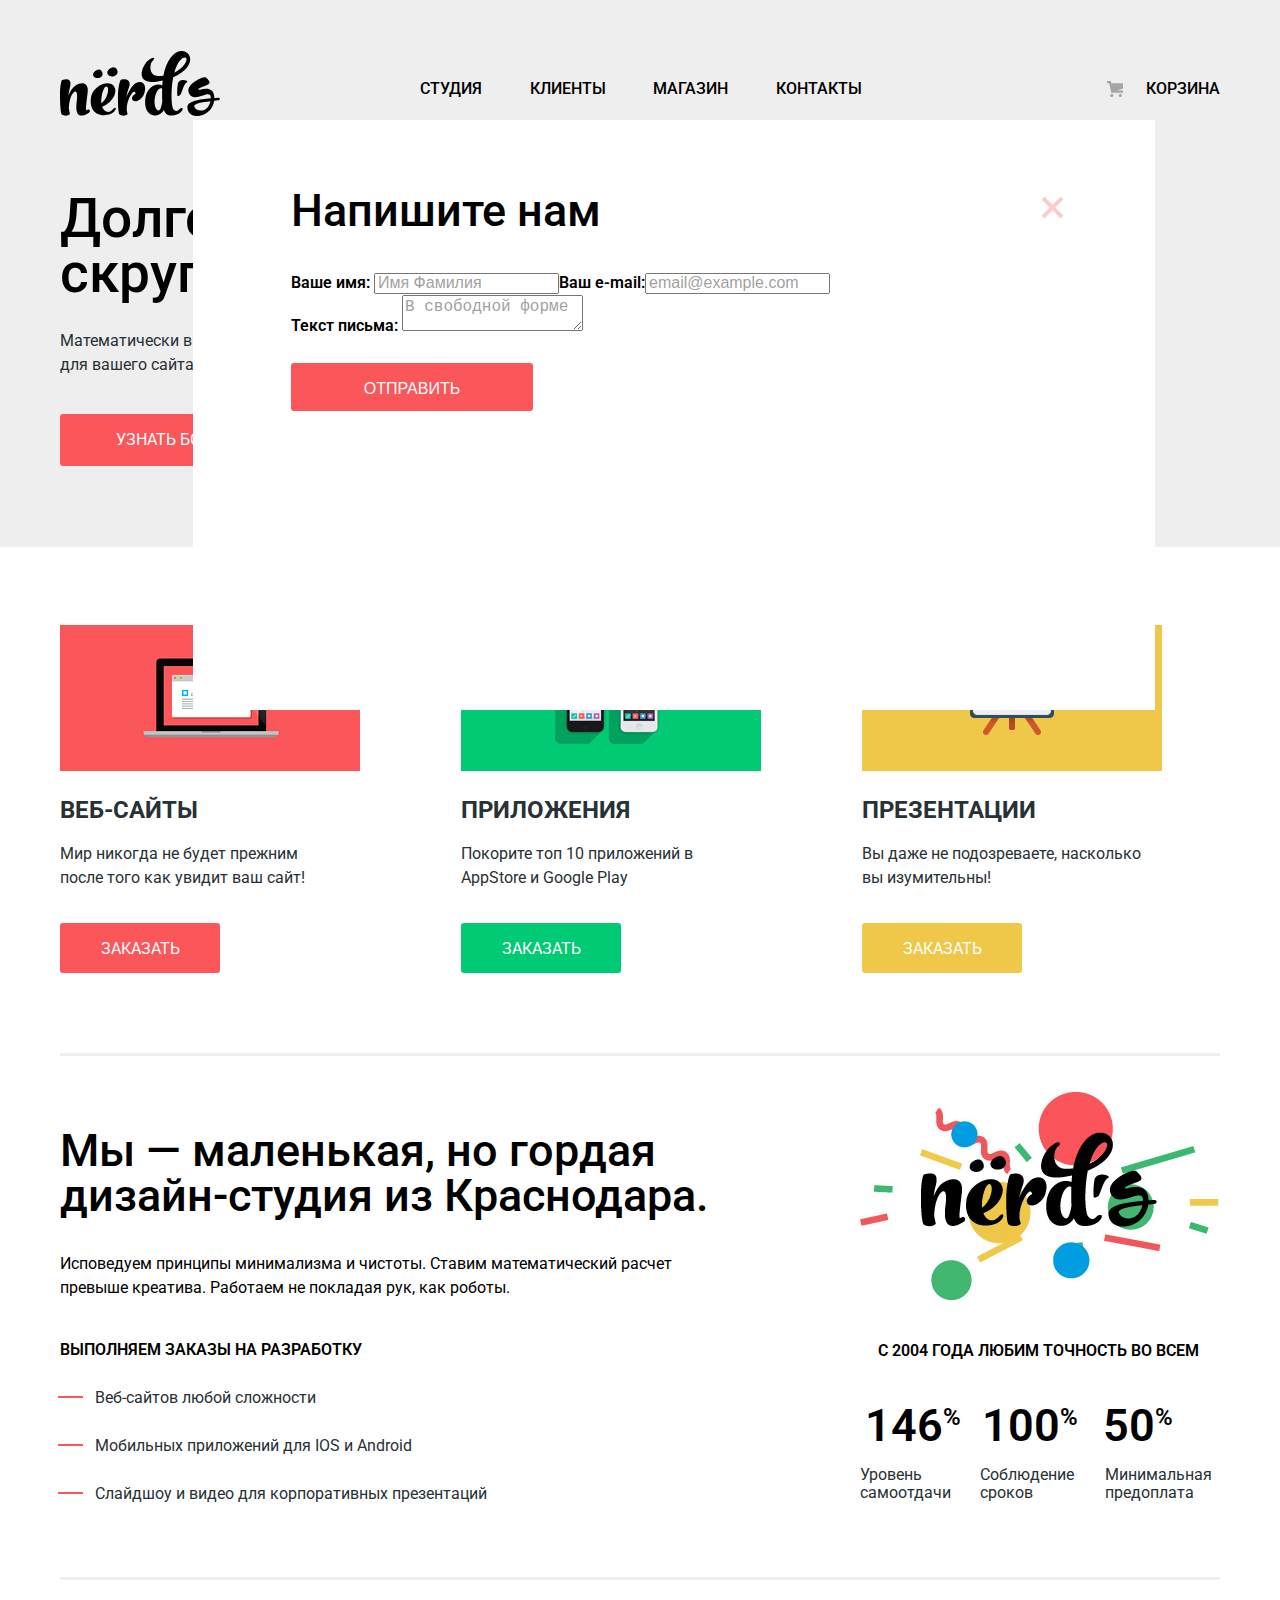
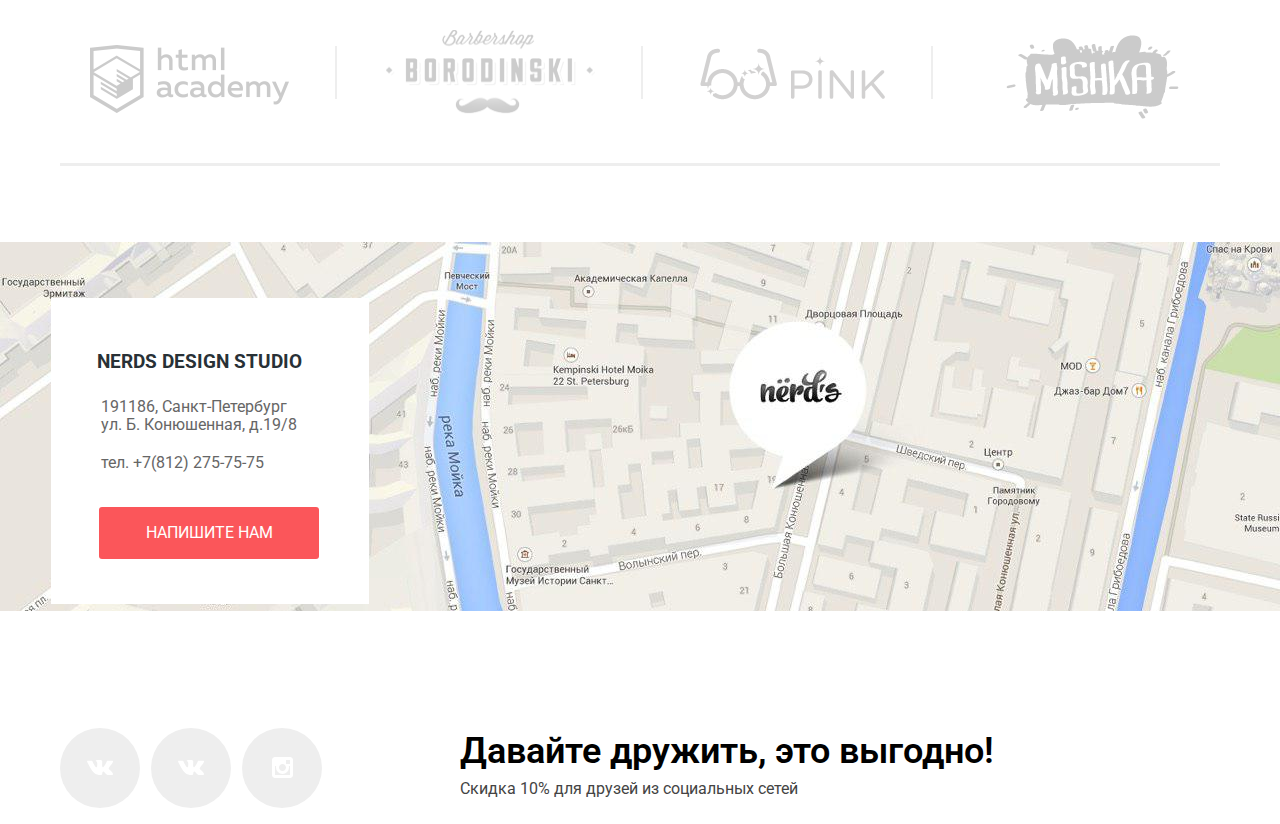
==== index.html @ 6d8574ea "09/12" ====
<!DOCTYPE html>
<html lang="ru">
   <head>
      <meta charset="utf-8">
      <title>HTML Academy: Нёрдс</title>
      <link href="https://fonts.googleapis.com/css?family=Roboto:400,500,700&amp;subset=cyrillic" rel="stylesheet">
      <link href="css/normalize.css" rel="stylesheet">
      <link href="css/style.css" rel="stylesheet">
   </head>
   <body class="inner-page">
      <header class="page-header">
         <nav class="main-navigation container">
            <a href="index.html" class="logo-img">
            <img src="img/nerds-logo.svg" alt="Нёрдс"></a>
            <ul class="site-navigation">
               <li><a href="studio.html">студия</a></li>
               <li><a href="clients.html">клиенты </a></li>
               <li><a href="inner.html"> магазин </a></li>
               <li><a href="contacts.html"> контакты </a></li>
            </ul>
            <ul class="basket">
               <li class="basket-style"><a class="basket-link" href="basket.html"> корзина </a></li>
            </ul>
         </nav>
      </header>
      <main class="main-content">
         <h1 class="visually-hidden"> Дизайн студия </h1>
         <section class="tagline">
           <div class="container">
            <h2 class="visually-hidden"> слоган </h2>
            <div class="slide">
               <h3 class="main-tagline"> Долго, дорого,<br> cкрупулезно. </h3>
               <p class="baseline"> Математически выверенный дизайн
                  <br> для вашего сайта или мобильного приложения
               </p>
               <a class="button" href="learnmore.html"> узнать больше </a>
            </div>
            <div class="slide visually-hidden">
               <h3 class="main-tagline"> Любим математику как никто другой </h3>
               <p class="baseline"> Никакого креатива. Только математические формулы для расчета идеальных пропорций </p>
               <a class="button" href="learnmore.html"> узнать больше </a>
            </div>
            <div class="slide visually-hidden">
               <h3 class="main-tagline"> Только ночь, <br> только хардкор </h3>
               <p class="baseline"> Работать днем как все?
                  <br> Мы против этого Ближе к полуночи работа только начинается.
               </p>
               <a class="button button-learnmore" href="learnmore.html"> узнать больше </a>
            </div>
          </div>
         </section>
         <section class="project container">
            <ul class="project-list">
               <li class="project-item">
                  <img src="img/illustration-1.jpg" width="300" height="146" alt="веб-сайт">
                  <h3 class="project-title"> Веб-сайты </h3>
                  <p class="paragraph"> Мир никогда не будет прежним после того как увидит ваш сайт! </p>
                  <a class="button button-site" href="make-order.html"> заказать </a>
               </li>
               <li class="project-item">
                  <img src="img/illustration-2.jpg" width="300" height="146" alt="приложения">
                  <h3 class="project-title"> Приложения </h3>
                  <p class="paragraph"> Покорите топ 10 приложений в AppStore и Google Play </p>
                  <a class="button button-app" href="make-order.html"> заказать </a>
               </li>
               <li class="project-item">
                 <img src="img/illustration-3.jpg" width="300" height="146" alt="презентации">
                  <h3 class="project-title"> Презентации </h3>
                  <p class="paragraph"> Вы даже не подозреваете, насколько вы изумительны! </p>
                  <a class="button button-presentation" href="make-order.html"> заказать </a>
               </li>
            </ul>
         </section>
         <section class="about container">
            <div class="small-studio">
               <h2 class="studio-title"> Мы — маленькая, но гордая дизайн-студия из Краснодара. </b>
               <p> Исповедуем принципы минимализма и чистоты. Ставим математический расчет превыше креатива. Работаем не покладая рук, как роботы. </p>
               <h3>Выполняем заказы на разработку</h3>
               <ul class="we-do">
                  <li class="what-we-do"> Bеб-сайтов любой сложности
                  </li>
                  <li class="what-we-do"> Мобильных приложений для IOS и Android
                  </li>
                  <li class="what-we-do"> Слайдшоу и видео для корпоративных презентаций
                  </li>
               </ul>
            </div>
            <div class="statistics">
               <h2 class="visually-hidden"> Гарантии </h2>
               <img class="stats-logo" src="img/nerds-illustration.png" width="360" height="208" alt="Nerds-logo">
               <table class="advantages">
                  <caption class="table-title"> c 2004 года любим точность во всем </caption>
                  <tr>
                     <th class="percent-title"> 146<span class="percent">%</span></th>
                     <th class="percent-title"> 100<span class="percent">%</span> </th>
                     <th class="percent-title percent-last"> 50<span class="percent">%</span> </th>
                  </tr>
                  <tr>
                     <td class="prons prons-level"> Уровень самоотдачи </td>
                     <td class="prons prons-date"> Соблюдение сроков </td>
                     <td class="prons prons-min"> Минимальная предоплата </td>
                  </tr>
               </table>
            </div>
         </section>
         <section class="partners container">
            <h2 class="visually-hidden"> Партнеры </h2>
            <ul class="partners-list">
               <li class="partners-item">
                  <a href="htmlacademy.ru">
                  <img  class="htmlacademy" src="img/logo-1.png" width="199" height="68" alt="html academy"></a>
               </li>
               <li class="partners-item">
                  <a href="borodinski.html">
                  <img class="borodinski" src="img/logo-2.png" width="209" height="87" alt="borodinski"></a>
               </li>
               <li class="partners-item">
                  <a href="pink.html">
                  <img class="pink" src="img/logo-3.png" width="185" height="52" alt="pink"></a>
               </li>
               <li class="partners-item">
                  <a href="mishka.html">
                  <img class="mishka" src="img/logo-4.png" width="173" height="84" alt="mishka"></a>
               </li>
            </ul>
         </section>
         <section class="map">
            <div class="contact-info">
               <h3 class="studio-name">Nerds Design Studio</h3>
               <p  class="address address-city" >191186, Санкт-Петербург</p>
               <p  class="address address-street">ул. Б. Конюшенная, д.19/8</p>
               <p  class="address address-phone">тел. +7(812) 275-75-75</p>
               <a class="button contact-button" href="mail.html">напишите нам</a>
            </div>
            <img src="img/map1.jpg" alt="карта">
            <iframe src="https://yandex.ru/map-widget/v1/?um=constructor%3A26607953117868394d844144b5d8f79c855f5afc9ba3518503bff90c0f9702a8&amp;source=constructor" width="100%" height="417" frameborder="0"></iframe>
         </section>
      </main>
      <footer class="container social-footer">
         <section class="social">
            <ul class="social-icons">
               <li>
                <a href="nerds-vk.html" class="social-link"> <span class="visually-hidden">vk</span>
                  <svg xmlns="http://www.w3.org/2000/svg" width="26" height="15" viewBox="0 0 26 15"><path fill="#FFF" d="M16.138 11.51c.956-.309 2.18 2.04 3.483 2.939.978.681 1.727.534 1.727.534l3.473-.05s1.815-.112.957-1.554c-.071-.12-.503-1.069-2.585-3.022-2.177-2.043-1.882-1.712.739-5.244 1.597-2.153 2.236-3.468 2.036-4.028-.192-.539-1.365-.399-1.365-.399L20.69.713c-.381.001-.704.119-.851.515-.003.004-.621 1.666-1.445 3.079-1.741 2.989-2.436 3.148-2.724 2.961-.661-.433-.494-1.737-.494-2.664 0-2.897.432-4.105-.846-4.417-.427-.104-.739-.172-1.828-.182-1.392-.021-2.574 0-3.244.329-.445.223-.786.712-.579.74.26.035.843.16 1.155.586.401.552.389 1.789.389 1.789s.229 3.411-.54 3.834c-.528.29-1.25-.302-2.803-3.016-.793-1.388-1.392-2.922-1.392-2.922s-.116-.285-.326-.441c-.25-.185-.6-.244-.6-.244L.848.684S.29.7.085.946c-.182.218-.015.668-.015.668s2.909 6.881 6.203 10.347c3.02 3.182 6.452 2.971 6.452 2.971h1.555s.469-.054.709-.312c.224-.24.214-.691.214-.691s-.031-2.109.935-2.419z"/>
                  </svg>
                </a>
               </li>
               <li>
                <a href="nerds-fb.html" class="social-link"> <span class="visually-hidden">fb</span>
                  <svg xmlns="http://www.w3.org/2000/svg" width="26" height="15" viewBox="0 0 26 15"><path fill="#FFF" d="M16.138 11.51c.956-.309 2.18 2.04 3.483 2.939.978.681 1.727.534 1.727.534l3.473-.05s1.815-.112.957-1.554c-.071-.12-.503-1.069-2.585-3.022-2.177-2.043-1.882-1.712.739-5.244 1.597-2.153 2.236-3.468 2.036-4.028-.192-.539-1.365-.399-1.365-.399L20.69.713c-.381.001-.704.119-.851.515-.003.004-.621 1.666-1.445 3.079-1.741 2.989-2.436 3.148-2.724 2.961-.661-.433-.494-1.737-.494-2.664 0-2.897.432-4.105-.846-4.417-.427-.104-.739-.172-1.828-.182-1.392-.021-2.574 0-3.244.329-.445.223-.786.712-.579.74.26.035.843.16 1.155.586.401.552.389 1.789.389 1.789s.229 3.411-.54 3.834c-.528.29-1.25-.302-2.803-3.016-.793-1.388-1.392-2.922-1.392-2.922s-.116-.285-.326-.441c-.25-.185-.6-.244-.6-.244L.848.684S.29.7.085.946c-.182.218-.015.668-.015.668s2.909 6.881 6.203 10.347c3.02 3.182 6.452 2.971 6.452 2.971h1.555s.469-.054.709-.312c.224-.24.214-.691.214-.691s-.031-2.109.935-2.419z"/>
                  </svg>
                </a>
               </li>
               <li>
                  <a href="nerds-insta.html" class="social-link"> <span class="visually-hidden">instagram</span>
                  <svg xmlns="http://www.w3.org/2000/svg" width="21" height="21" viewBox="0 0 21 21"><path fill="#FFF" d="M18 0H3C1.35 0 0 1.35 0 3v15c0 1.65 1.35 3 3 3h15c1.65 0 3-1.35 3-3V3c0-1.65-1.35-3-3-3zm-7.5 7c1.93 0 3.5 1.57 3.5 3.5S12.43 14 10.5 14 7 12.43 7 10.5 8.57 7 10.5 7zM18 18H3V9h1.181A6.504 6.504 0 0 0 4 10.5a6.5 6.5 0 1 0 13 0 6.45 6.45 0 0 0-.181-1.5H18v9zm0-11h-4V3h4v4z"/>
                  </svg>
                </a>
               </li>
            </ul>
            <div class="benefit">
            <b class="call-action"> Давайте дружить, это выгодно! </b>
            <p class="discount"> Скидка 10% для друзей из социальных сетей </p>
          </div>
         </section>
      </footer>
      <section class="contact-us contact-us-login">
         <h2> Напишите нам </h2>
         <form class="user-data" action="https://echo.htmlacademy.ru" method="post">
            <div class="login-data">
              <p>
               <label for="login-field">Ваше имя: </label>
               <input type="text" name="login" id="login-field" placeholder="Имя Фамилия">
             </p>
             <p>
               <label for="email-field">Ваш e-mail: </label> </p>

               <p>
               <input type="text" name="email" id="email-field" placeholder="email@example.com">
             </p>
            </div>
            <div>
               <label for="text-field">Текст письма: </label>
               <textarea name="text" id="text-field" placeholder="В свободной форме"></textarea>
               <button class="button" type="submit" value="Отправить"> Отправить </button>
               <button class="modal-close" type="button">Закрыть
                 <svg xmlns="http://www.w3.org/2000/svg" width="21" height="21" viewBox="0 0 21 21"><path fill="#fb565a" d="M13.328 10.5l7.371-7.371a1.003 1.003 0 0 0 0-1.414L19.285.3a1.003 1.003 0 0 0-1.414 0L10.5 7.672 3.129.301a1.003 1.003 0 0 0-1.414 0L.301 1.715a1.003 1.003 0 0 0 0 1.414L7.672 10.5.301 17.871a1.003 1.003 0 0 0 0 1.414l1.415 1.414a1.003 1.003 0 0 0 1.414 0l7.371-7.371 7.371 7.371a1.003 1.003 0 0 0 1.414 0l1.414-1.414a1.003 1.003 0 0 0 0-1.414L13.328 10.5z"/></svg>
               </button>
            </div>
         </form>
      </section>
   </body>
</html>
---- css/style.css ----
body {

  margin: 0;
  padding: 0;
  font-family: "Roboto",Arial,sans-serif;
  font-size: 16px;
  line-height: 24px;
  font-weight: 400;
  color: #283136;
  background-color: #ffffff;
  }

  .container {
    width:1160px;
    padding: 0 20px;
    margin:0 auto;
  }

.grey {
  background-color: #eeeeee;
  color: inherit;
}
a {
  text-decoration: none;
}

.main-navigation {
  padding-top:   3px;
  font-size: 16px;
    line-height: 30px;
    color: #000000;
    font-weight: 500;
    text-transform:uppercase;
    width:1160px;
    padding: 0 20px;
    margin:0 auto;
    display: flex;
    justify-content: space-between;
    align-items:center;

}

.site-navigation {
  list-style:   none;
	display:   flex;
	padding-left:   0;
	width:   442px;
	padding-right:   8px;
	justify-content:   space-between;
  display:flex;

}
.site-navigation li{
  margin: 0;
}

.site-navigation a {
  color: #000000;
}

.site-navigation a:link {
  color: #000000;
}

.site-navigation a:hover{
  color: #fb565a
}
.site-navigation a:active{
  color: #000000;
  position:relative;
  }
.site-navigation a:active::before {
  content:"";
  display: block;
  position: absolute;
  left:0;
  bottom:-7px;
  background:#fb565a;
  width:100%;
  height:2px;
}

.basket{
  color: #000000;
  list-style:   none;
	font-weight:   500;
	margin:   0px;
}
.basket:hover{
 color: #fb565a
  }
.basket-style:active{
  position: relative;
}
.basket-style:active::before{
  content:"";
  display: block;
  position: absolute;
  left:0;
  bottom:-7px;
  background:#fb565a;
  width:100%;
  height:2px;
}
.basket-link{
  position: relative;
  padding-left: 36px;
  color: #000000;
}
.basket-link::before {
  position:   absolute;
	left:   -5px;
	top:   2px;
	content:   "";
	display:   block;
	width:   19px;
	height:   16px;
	background:   url(../img/cart-icon.svg) 50% 50% no-repeat;
	background-size:   contain;
}

.tagline h3 {
  font-size: 55px;
  line-height: 55px;
  color: #000000;
  text-align:left;
  margin: 0px;
  font-weight: 500;
  padding-top: 65px;
}
.tagline p {
  font-size:16px;
  line-height:24px;
  font-weight: 400;
  color:inherit;
  margin: 0 0 37px;
  padding: 0;
  text-align:left;
  padding-top:   28px;
}
.slide {
  padding-bottom:   81px;
	background:   url(./img/slide1.png);
	background-repeat:   no-repeat;
	background-position:   94% 6px;

}

    .project-list {
      list-style: none;
      display: flex;
      padding:0;
      margin:0;
      width:   1102px;
    	justify-content:   space-between;

}


    }
     .project-list h3 {
       font-size:24px;
       line-height:30px;
       font-weight: 700;
       color:#000000;
       text-align:left;
       margin:   0;
    }

    .project-list p {
      font-size:16px;
      line-height:24px;
      font-weight: 400;
      color:#283136;
      text-align:left;
      margin:   0;
 margin-top:   17px;
 padding-right:   20px;
    }
    .project-item{
 width:  300px;
}

.small-studio {
list-style: none;
width:670px;
flex-shrink: 0;

    }

.studio-title{

  font-size: 45px;
  line-height: 45px;
  font-weight:500;
  color:#000000;
  background-color:inherit;
  text-align:left;
}
.small-studio p {
  font-size: 16px;
  line-height: 24px;
  color:inherit;
  font-weight:400;
  background-color:inherit;
  text-align:left;
  margin-top: 34px;
}


.small-studio ul {
  font-size: 16px;
  line-height: 24px;
  color:inherit;
  font-weight:400;
  background-color:inherit;
  text-align:left;
  list-style:none;
  padding-left: 35px;
  padding-top: 8px;

}
.what-we-do {
  position: relative;

}
.what-we-do::before  {
content: "";
position: absolute;
  top:10px;
  left: -37px;
  width:25px;
  border-bottom:2px solid #fb565a;
}
.small-studio h3 {
  text-transform:uppercase;
  font-size: 16px;
  font-weight:600;
  color:#000000;
}

.we-do {
  list-style: none;
  height: 120px;
  display: flex;
  flex-direction: column;
  justify-content: space-between;
}
    .we-do b{
      font-size: 16px;
      line-height: 24px;
      font-size:400;
      color:#000000;
    }
.partners {
  margin-top: 105px;
  position: relative;
}
.partners::after{
  content: "";
  position: absolute;
  display: block;
  width:calc((100% - 40px));
  height: 3px;
  left: 20px;
  bottom: -40px;
  background: #eeeeee;
}

.partners-list  {
  width:1100px;
  list-style: none;
  padding:0;
  margin:0 auto;
  display: flex;
}
.partners-item{
  position: relative;
}

.partners-item::before {
    position: absolute;
    content: "";
    display: block;
    top: 19px;
    right: -48px;
    background-color: #eeeeee;
    width: 2px;
    height: 53px;
}
.partners-item:last-child::before {
  display: none;
}
.partners a:active{
opacity: 0.1;
}
.partners a:hover{
opacity: #030303;
}
.htmlacademy {
  padding-top: 18px;
}
.borodinski {
  padding-top: 3px;
  padding-left: 97px;
}
.pink{
  padding-left: 105px;
  padding-top: 21px;
}
.mishka {
  padding-left: 121px;
  padding-top: 8px;
}
.statistics {
  text-align:center;
margin-left: 116px;
}
.stats-logo {
margin-left: 12px;
margin-top: 1px;
}
        .statistic th {
          font-size:45px;
          line-height:10,06px;
          width:410px;
        }

.advantages {
margin-top: 32px;
}

        .contacts {
          font-size:16px;
          line-height:18px;
          color:#666666;
          text-align: left;
        }

        .contacts h3 {
          font-size:18px;
          line-height:30px;
          color:#000000;
          text-align: center;
        }

        }
        caption th {
          font-size: 46px;
          line-height: 10.06px;
          font-weight:700;
          text-align: :center;
          color:#000000;
        }
         caption td {
          font-size:16px;
          line-height: 18px;
          font-weight:400;
          text-align: :center;
            color:inherit;
        }

        .contacts a.button {
          display: block;
         width: 242px;
         padding: 13px 0;
         margin-top: 25px;
         font-size: 16px;
         line-height: 18px;
         color: #ffffff;
         text-transform: uppercase;
         text-align: center;
         background: #fb565a;
         border-radius: 3px;
         border: 3px solid #fb565a;
         border:   none;
       	min-height:   22px;
       	padding-top:   17px;

        }

        .friends {
          list-style: none;
        }

        .friends b {
          font-size:36px;
          line-height:36px;
          font-weight:700;
          color:#000000;
        }
        .friends p {
          font-size:16px;
          line-height:22px;
          color:#444444;
          font-weight:400;
        }

        .pop-up-block {
          width:100%;
          height:200px;
          background-color: #eeeeee;
          position: absolute;
          bottom:0;
          left:0;

        }

body .inner-page {

}
.forms{
  width:350px;
}
.catalog-content{
  width:800px;
}
  .forms fieldset {

  border: none;
}
  .forms legend {
font-weight:600;
font-size:18px;
text-transform: uppercase;
line-height: 30px;
  }

  .forms  ul {
  list-style: none;
  line-height:20px;
  color:inherit;
}

.filter-input:hover + label {
  color: #000000
}



.filter-input:focus + label {
  color: #283136;
}

.filter-input:disabled + label {
  color: #000000;

  opacity: 0.3;
}

button{
display: block;
width: 234px;
padding: 13px 0;
margin-top: 25px;
font-size: 16px;
line-height: 18px;
color: #000000;
text-transform: uppercase;
text-align: center;
background: #eeeeee;
border-radius: 3px;
border: 3px solid #eeeeee;
}

.form-price b {
  font-size:18px;
  line-height:30px;
  color:000000;
}

.form-grid b {
  font-size:18px;
  line-height:30px;
  color:000000;
}
.inner h1 {
  font-size:55px;
  line-height:55px;
  color:#000000;
  text-align: center;
  font-weight:500;
}

.shop-navigation b {
  font-size:19px;
  line-height:30px;
  color:#000000;
  text-align: left;
  font-weight:bold;
}
.shop-navigation a {
    color:#000000;
}
.filter{
  margin-left: auto;
  display:flex;
  list-style: none;
  padding:0;
}

.filter ul {
font-size:14px;
line-height:18px;
color:#000000;
text-align: right;
font-weight:400;
list-style: none;
}

.templates-items {
  list-style: none;
  padding:0;
  display:flex;
  flex-wrap: wrap;
  justify-content: space-between;
}
.templates-item{
  width:360px;
  position: relative;
}

.templates-navigation{
list-style:none;
padding:0;
}
.items-list ul {
  list-style:none;
  font-size:16px;
  line-height:18px;
  color:#000000;
  font-weight:600;
}

.partners-list a:link {
color:#000000;
  opacity: 0.2;
}

.partners-list a:hover {
color:#000000;
  opacity: 1;
}

.page-header {
  background-color: #eeeeee;
  padding-top: 51px;
}

.tagline {
background-color: #eeeeee
}

.button {
  display: block;
  width: 242px;
  padding: 13px 0;
  margin-top: 25px;
  font-size: 16px;
  line-height: 18px;
  color:#ffffff;
  text-transform: uppercase;
  text-align: center;
  background: #fb565a;
  border-radius: 3px;
  border: none;
  border:   none;
  min-height:   22px;
  padding-top:   17px;
}
.button-learnmore{
  background: #fb565a;
}
.button-learnmore:hover{
  background-color: #e74246;
}
.button-learnmore:active{
  background-color: #d7373b;
}
.button-site {
    background-color:#fb565a;
    height: 20px;
    width: 160px;
    margin-top: 33px;
    padding-top: 17px;
    min-height: 20px;
}
.button-site:hover{
  background-color: #e74246;
}
.button-site:active{
  background-color: #d7373b;
}
.button-app {
    background-color:#00ca74;
    height: 20px;
    width: 160px;
    margin-top: 33px;
    padding-top: 17px;
    min-height: 20px;
}
.button-app:hover{
  background-color: #00bc6c;
}
.button-app:active{
  background-color: #00aa62;
}
.button-presentation {
    background-color:#efc84a;
    min-height: 20px;
    width: 160px;
    margin-top: 33px;
    padding-top: 17px;
}
.button-presentation:hover{
  background-color: #eab534;
}
.button-presentation:active{
  background-color: #e5a722;
}
.social-link {
  background-color: #eeeeee;
  display:flex;
  width:80px;
  height:80px;
  border-radius:50%;
  align-items: center;
  justify-content: center;
}
.social-link:hover,
.social-link:focus{
  background-color: #e74246;
}
.social-link:active{
  background-color: #d7373b
}
.social-link:active:path {
  opacity: 0.3;
}
.table-title {
  text-transform: uppercase;
  font-weight: 600;
  color:black;
  margin-left: 10px;
}
.percent {
font-size:24px;
vertical-align:super;
}

.studio-name {
  text-transform: uppercase;
  text-align: left;
  padding-top: 52px;
  padding-left: 46px;
  margin: 0;
}
.address {
  color:#666666;
  margin: 0;
  line-height: 18px;
}
.address-city{
padding-top:24px;
padding-left: 50px;
}
.address-street{
padding-left: 50px;
}
.address-phone{
padding-top: 20px;
padding-left: 50px;
}
.contact-button{
margin-top: 35px;
margin-left: 48px;
width: 220px;
}
.call-action {
  font-weight: 600;
  font-size:36px;
  line-height:36px;
  color:#000000;
}

.discount {
  color:#444444;
  font-weight: 400;
  font-size:16px;
  line-height:22px;
  padding-top: 8px;
  margin: 0;
}
.social-footer {
  margin-top: 45px;
}
.contact-us{
  position: fixed;
  color: #000000;
  background-color: #ffffff;
}
.contact-us-login{
  padding: 68px 98px;
  margin-left: -447px;
  width: 766px;
  height: 454px;
  top: 120px;
  left: 50%;
}
.modal-close {
  position: absolute;
  opacity: 0.3;
  top: 77px;
  right: 92px;
  width: 21px;
  height: 21px;
  font-size: 0;
  border: 0;
  margin: 0;
  cursor: pointer;
  padding: 0;
background: white;
}
.modal-close:hover{
  opacity: 1;
}
.modal-close:active{
  opacity: 0.1;
}
.contact-us h2 {
  color:#000000;
  font-weight: 500;
  font-size:45px;
  line-height:45px;
  margin: 0;
  margin-bottom: 38px;
  }
.login-data{
  display: flex;
  margin: 0 auto;
}
.login-data p {
  margin: 0;
  padding: 0;
}
  .user-data {
    font-weight: 600;
    color:#000000
  }
.user-data input::placeholder{
  font-size:16px;
  line-height: 18px;
  font-weight: 400;
  color:#444444;
  opacity:0.5;
}

.user-data textarea::placeholder {
  font-size:16px;
  line-height: 18px;
  font-weight: 400;
  color:#444444;
  opacity:0.5;
}
.project {
margin-top:   78px;
}

.project-title {
  text-transform: uppercase;
  padding-top:   17px;
  font-size: 24px;
  line-height: 30px;
  margin:0;
}
.percent-title{
  font-size: 45px;
  line-height:10px;
  font-weight:600;
  color:black;
  padding-top: 47px;
  padding-left: 15px;
}
.percent-last{
  padding-right: 40px;
}
.prons {
  padding-top: 32px;
  text-align: left;
line-height: 18px;
}
.prons-date{
  padding-left: 15px;
}
.prons-min {
padding-left: 23px;
}
.prons-level{
  padding-left: 12px;
}
.prons-date{

}
.prons-min {

}
.filer-label{
  font-size: 16px;
  line-height: 22px;
  text-transform: uppercase;
}
.filter-price{
  font-size: 16px;
  line-height:22px;
  color: #283136

}
.filter-price::placeholder {
  font-size: 16px;
  line-height:22px;
  color: #283136
}
.sort-title {
  font-size: 18px;
  line-height:30px;
  font-weight: 600;
  text-transform: uppercase;
}
.filer-link{
  font-weight: 400;
  font-size:14px;
  line-height: 18px;
  color:#4d4d4d;
  text-transform: uppercase;
}
.popup-title{
  text-transform: uppercase;
  text-align: center;
  font-size:18px ;
  line-height:30px ;
  color:black;
}
.popup-text{
  text-align: center;
  line-height:18px ;
  color:#666666;
}
.pagination-link{
  font-weight: 500;
  font-size:16px;
  line-height:18px;
  color:black;
  text-transform: uppercase;
  display:block;
  max-width:40px;
  text-align:center;
  padding:10px 15px;
  background-color: #eeeeee;
}

.pagination-next {
    background-color: #eeeeee;
    max-width:140px;
}
.items-list{
  list-style:none;
  display:flex;
  padding:0;

}

.items-list li{
  margin-right:5px;
}
.about{
  margin-top: 118px;
  display: flex;
  justify-content:space-between;
  position: relative;
}
.about::before{
  content: "";
  position: absolute;
  display: block;
  width:calc((100% - 40px));
  height: 3px;
  left: 20px;
  top:-38px;
background: #eeeeee;
}
.about::after {
content: "";
position: absolute;
display: block;
width:calc((100% - 40px));
height: 3px;
left: 20px;
bottom: -58px;
background: #eeeeee;
}
.contact-info{
  position: absolute;
  background-color: white;
  z-index: 20;
  top:56px;
  left:calc((100vw - 1178px)/2);
  min-height:306px;
  width: 318px;
}

.map {
position:relative ;
margin-top: 116px;
height: 416px;

}
iframe {
  position:absolute;
  top:0;
  left:0;
}
.social{
  display: flex;
}
.social-icons{
  padding:0;
  list-style:none;
  display:flex;
  width:262px;
  margin-top: 25px;
  flex-wrap: wrap;
  justify-content: space-between;

}
.benefit{
padding-left: 138px;
padding-top: 30px;
}


.catalog-wrap {
  display:flex;
}
.choice-list{
  display:flex;

}
.filter-up-down {
  display:flex;
  padding:0;
  list-style:none;
}
.visually-hidden {
  position: absolute;
  width: 1px;
  height: 1px;
  margin: -1px;
  border: 0;
  padding: 0;
  clip: rect(0 0 0 0);
  overflow: hidden;
}
.logo-img:hover{
opacity: 0.8;
}
.logo-img:active{
opacity: 0.2;
}
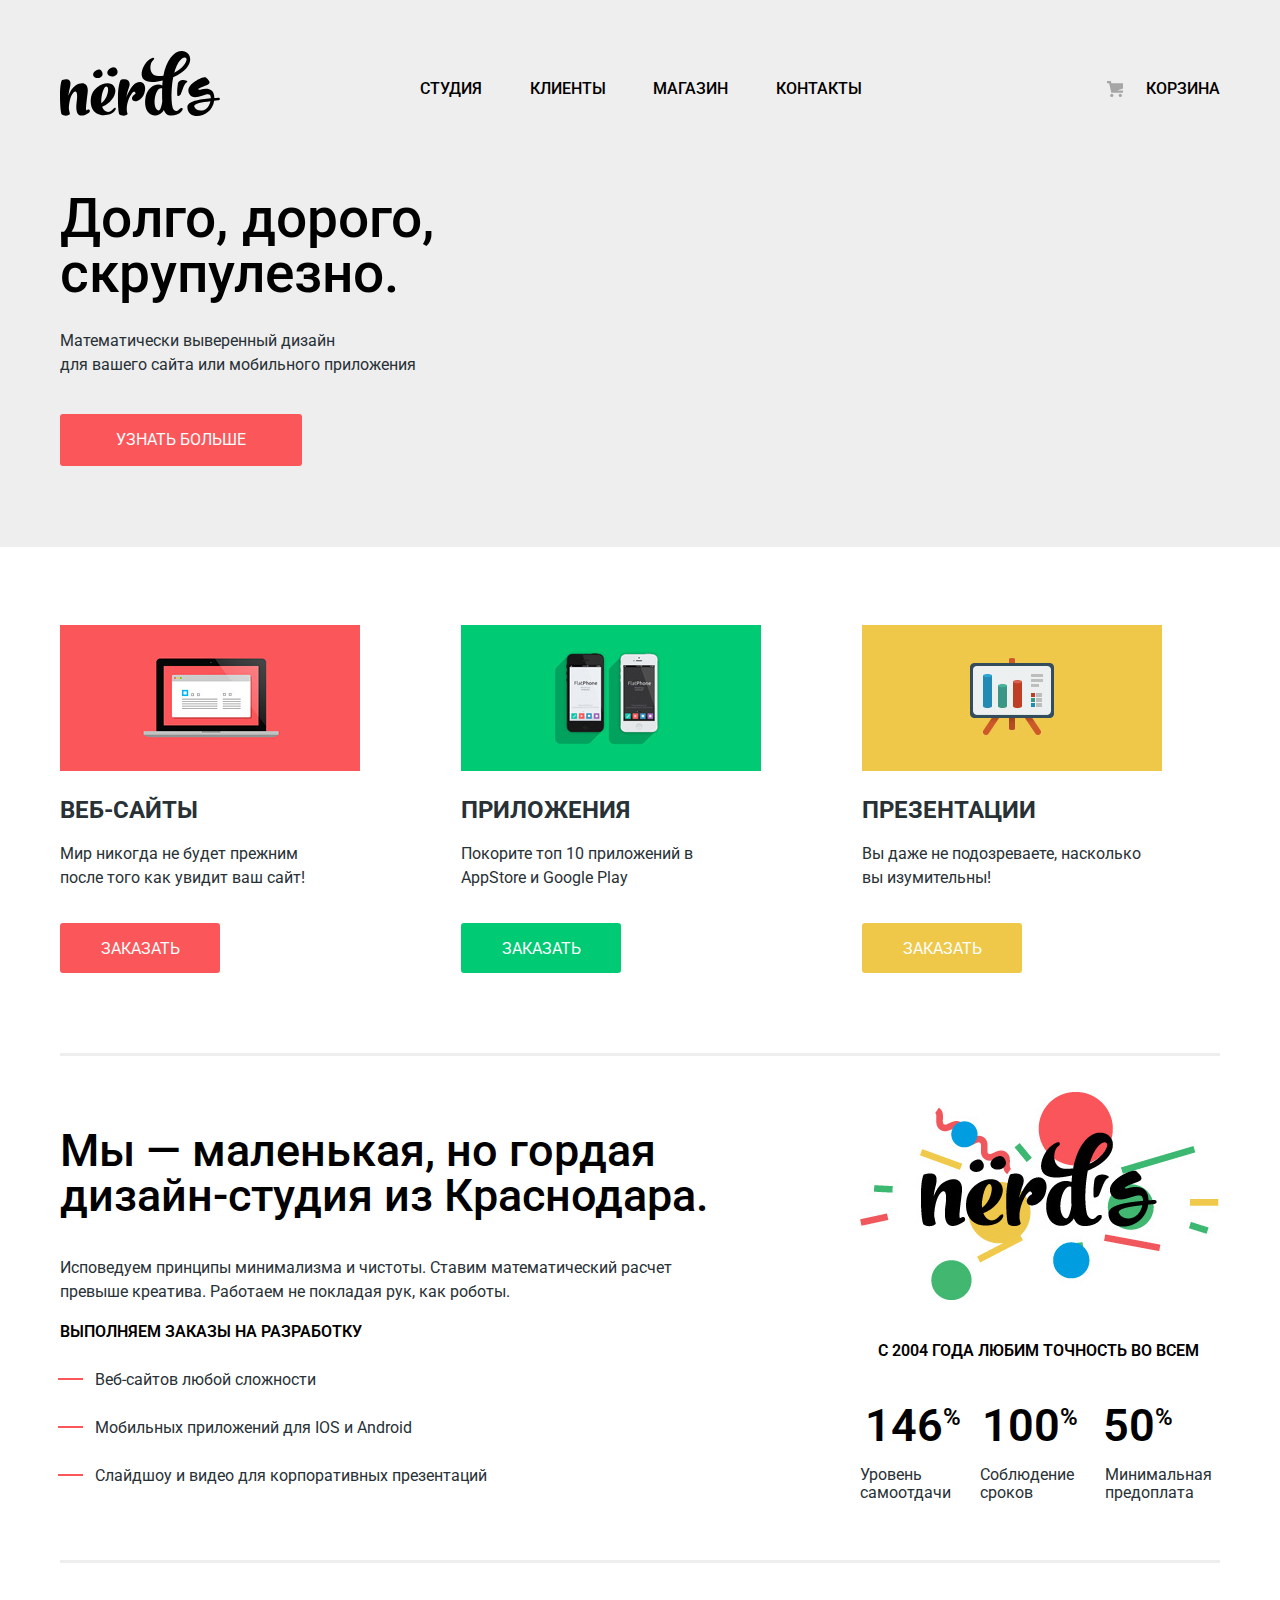
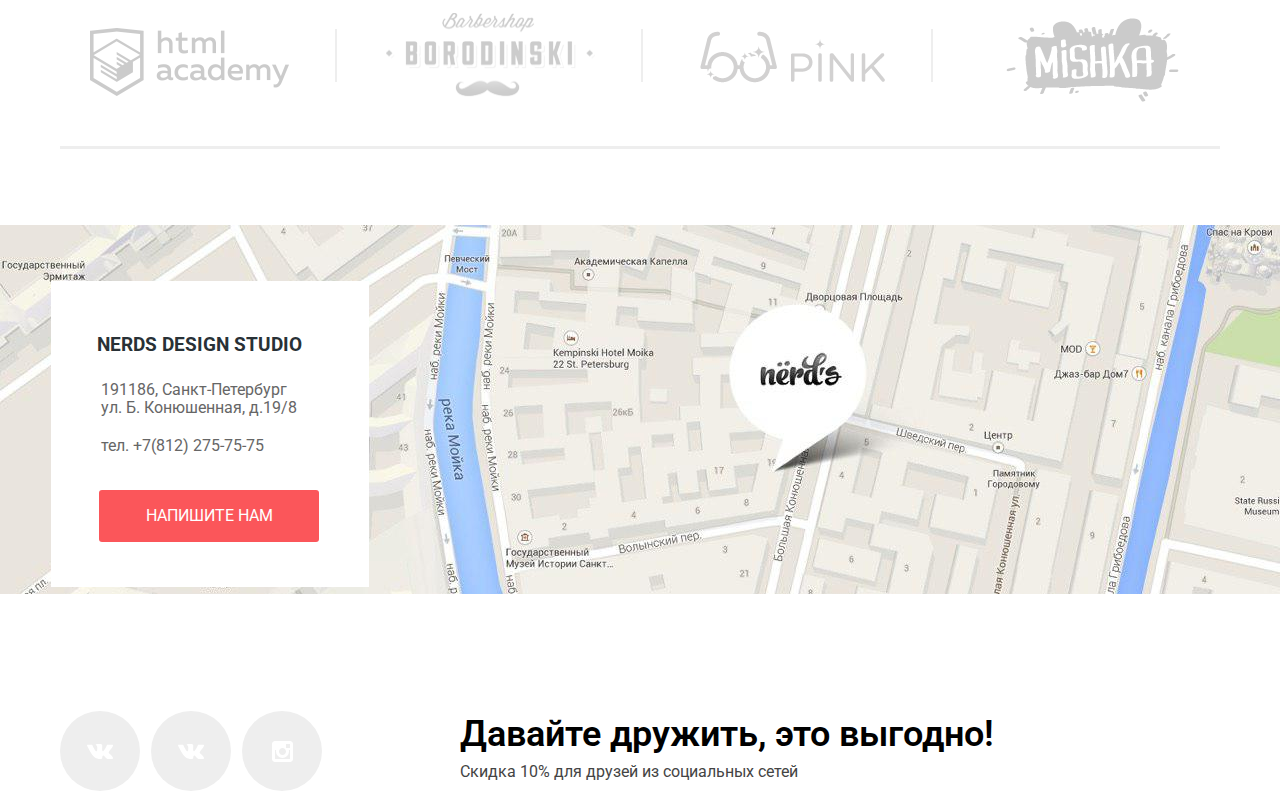
==== commit 2a694cea: "17/12" ====
--- a/index.html
+++ b/index.html
@@ -73,7 +73,7 @@
          </section>
          <section class="about container">
             <div class="small-studio">
-               <h2 class="studio-title"> Мы — маленькая, но гордая дизайн-студия из Краснодара. </b>
+               <h2 class="studio-title"> Мы — маленькая, но гордая дизайн-студия из Краснодара. </h2>
                <p> Исповедуем принципы минимализма и чистоты. Ставим математический расчет превыше креатива. Работаем не покладая рук, как роботы. </p>
                <h3>Выполняем заказы на разработку</h3>
                <ul class="we-do">
@@ -132,8 +132,8 @@
                <p  class="address address-phone">тел. +7(812) 275-75-75</p>
                <a class="button contact-button" href="mail.html">напишите нам</a>
             </div>
-            <img src="img/map1.jpg" alt="карта">
-            <iframe src="https://yandex.ru/map-widget/v1/?um=constructor%3A26607953117868394d844144b5d8f79c855f5afc9ba3518503bff90c0f9702a8&amp;source=constructor" width="100%" height="417" frameborder="0"></iframe>
+            <img src="img/map1.jpg" alt="карта" width="100%">
+            <iframe src="https://yandex.ru/map-widget/v1/?um=constructor%3A26607953117868394d844144b5d8f79c855f5afc9ba3518503bff90c0f9702a8&amp;source=constructor"></iframe>
          </section>
       </main>
       <footer class="container social-footer">
@@ -167,26 +167,23 @@
       <section class="contact-us contact-us-login">
          <h2> Напишите нам </h2>
          <form class="user-data" action="https://echo.htmlacademy.ru" method="post">
-            <div class="login-data">
-              <p>
-               <label for="login-field">Ваше имя: </label>
-               <input type="text" name="login" id="login-field" placeholder="Имя Фамилия">
-             </p>
-             <p>
-               <label for="email-field">Ваш e-mail: </label> </p>
+           <button class="modal-close" type="button">Закрыть
+             <svg xmlns="http://www.w3.org/2000/svg" width="21" height="21" viewBox="0 0 21 21"><path fill="#fb565a" d="M13.328 10.5l7.371-7.371a1.003 1.003 0 0 0 0-1.414L19.285.3a1.003 1.003 0 0 0-1.414 0L10.5 7.672 3.129.301a1.003 1.003 0 0 0-1.414 0L.301 1.715a1.003 1.003 0 0 0 0 1.414L7.672 10.5.301 17.871a1.003 1.003 0 0 0 0 1.414l1.415 1.414a1.003 1.003 0 0 0 1.414 0l7.371-7.371 7.371 7.371a1.003 1.003 0 0 0 1.414 0l1.414-1.414a1.003 1.003 0 0 0 0-1.414L13.328 10.5z"/></svg>
+           </button>
+            <p class="form-part">
+               <label class="form-label" for="login-field">Ваше имя: </label>
+               <input class="form-input" type="text" name="login" id="login-field" placeholder="Имя Фамилия">
+            </p>
+            <p class="form-part">
+               <label class="form-label" for="email-field">Ваш e-mail: </label>
+               <input class="form-input" type="text" name="email" id="email-field" placeholder="email@example.com">
+            </p>
+            <p class="form-full">
+               <label class="form-label" for="text-field">Текст письма: </label>
+               <textarea class="form-textarea" name="text" id="text-field" placeholder="В свободной форме"></textarea>
+            </p>
+               <button class="button form-button" type="submit" value="Отправить"> Отправить </button>
 
-               <p>
-               <input type="text" name="email" id="email-field" placeholder="email@example.com">
-             </p>
-            </div>
-            <div>
-               <label for="text-field">Текст письма: </label>
-               <textarea name="text" id="text-field" placeholder="В свободной форме"></textarea>
-               <button class="button" type="submit" value="Отправить"> Отправить </button>
-               <button class="modal-close" type="button">Закрыть
-                 <svg xmlns="http://www.w3.org/2000/svg" width="21" height="21" viewBox="0 0 21 21"><path fill="#fb565a" d="M13.328 10.5l7.371-7.371a1.003 1.003 0 0 0 0-1.414L19.285.3a1.003 1.003 0 0 0-1.414 0L10.5 7.672 3.129.301a1.003 1.003 0 0 0-1.414 0L.301 1.715a1.003 1.003 0 0 0 0 1.414L7.672 10.5.301 17.871a1.003 1.003 0 0 0 0 1.414l1.415 1.414a1.003 1.003 0 0 0 1.414 0l7.371-7.371 7.371 7.371a1.003 1.003 0 0 0 1.414 0l1.414-1.414a1.003 1.003 0 0 0 0-1.414L13.328 10.5z"/></svg>
-               </button>
-            </div>
          </form>
       </section>
    </body>
--- a/css/style.css
+++ b/css/style.css
@@ -8,6 +8,7 @@
   font-weight: 400;
   color: #283136;
   background-color: #ffffff;
+  min-width: 1200px;
   }
 
   .container {
@@ -19,6 +20,8 @@
 .grey {
   background-color: #eeeeee;
   color: inherit;
+  padding-top: 67px;
+  padding-bottom: 108px;
 }
 a {
   text-decoration: none;
@@ -65,11 +68,13 @@
 .site-navigation a:hover{
   color: #fb565a
 }
-.site-navigation a:active{
+.site-navigation a:active,
+.site-navigation a:focus{
   color: #000000;
   position:relative;
   }
-.site-navigation a:active::before {
+.site-navigation a:active::before,
+.site-navigation a:focus::before {
   content:"";
   display: block;
   position: absolute;
@@ -89,10 +94,12 @@
 .basket:hover{
  color: #fb565a
   }
-.basket-style:active{
+.basket-style:active,
+.basket-style:focus{
   position: relative;
 }
-.basket-style:active::before{
+.basket-style:active::before,
+.basket-style:focus::before{
   content:"";
   display: block;
   position: absolute;
@@ -291,7 +298,8 @@
 .partners-item:last-child::before {
   display: none;
 }
-.partners a:active{
+.partners a:active,
+.partners a:focus{
 opacity: 0.1;
 }
 .partners a:hover{
@@ -416,8 +424,10 @@
   width:800px;
 }
   .forms fieldset {
-
+margin-top: 9px;
   border: none;
+  padding-left: 0;
+    margin-left: 0;
 }
   .forms legend {
 font-weight:600;
@@ -426,11 +436,6 @@
 line-height: 30px;
   }
 
-  .forms  ul {
-  list-style: none;
-  line-height:20px;
-  color:inherit;
-}
 
 .filter-input:hover + label {
   color: #000000
@@ -574,7 +579,8 @@
 .button-learnmore:hover{
   background-color: #e74246;
 }
-.button-learnmore:active{
+.button-learnmore:active,
+.button-learnmore:focus{
   background-color: #d7373b;
 }
 .button-site {
@@ -588,7 +594,8 @@
 .button-site:hover{
   background-color: #e74246;
 }
-.button-site:active{
+.button-site:active,
+.button-site:focus{
   background-color: #d7373b;
 }
 .button-app {
@@ -602,7 +609,8 @@
 .button-app:hover{
   background-color: #00bc6c;
 }
-.button-app:active{
+.button-app:active,
+.button-app:focus {
   background-color: #00aa62;
 }
 .button-presentation {
@@ -612,10 +620,11 @@
     margin-top: 33px;
     padding-top: 17px;
 }
-.button-presentation:hover{
+.button-presentation:hover {
   background-color: #eab534;
 }
-.button-presentation:active{
+.button-presentation:active,
+.button-presentation:focus {
   background-color: #e5a722;
 }
 .social-link {
@@ -631,10 +640,14 @@
 .social-link:focus{
   background-color: #e74246;
 }
-.social-link:active{
-  background-color: #d7373b
-}
-.social-link:active:path {
+.social-link:active,
+.social-link:focus {
+  background-color: #d7373b;
+    box-shadow: inset 0 4px 16px -2px #00000026;
+}
+
+.social-link:active path,
+.social-link:focus path {
   opacity: 0.3;
 }
 .table-title {
@@ -698,14 +711,17 @@
   position: fixed;
   color: #000000;
   background-color: #ffffff;
+  box-shadow: 0 5px 29px -4px black;
+  z-index: 40;
 }
 .contact-us-login{
   padding: 68px 98px;
-  margin-left: -447px;
+  margin-left: -478px;
   width: 766px;
   height: 454px;
   top: 120px;
   left: 50%;
+  display:none;
 }
 .modal-close {
   position: absolute;
@@ -724,7 +740,8 @@
 .modal-close:hover{
   opacity: 1;
 }
-.modal-close:active{
+.modal-close:active,
+.modal-close:focus{
   opacity: 0.1;
 }
 .contact-us h2 {
@@ -733,7 +750,7 @@
   font-size:45px;
   line-height:45px;
   margin: 0;
-  margin-bottom: 38px;
+  margin-bottom: 20px;
   }
 .login-data{
   display: flex;
@@ -745,7 +762,10 @@
 }
   .user-data {
     font-weight: 600;
-    color:#000000
+    color:#000000;
+    display: flex;
+    flex-wrap: wrap;
+    justify-content: space-between;
   }
 .user-data input::placeholder{
   font-size:16px;
@@ -753,6 +773,7 @@
   font-weight: 400;
   color:#444444;
   opacity:0.5;
+  font-family: Roboto, Arial, sans-serif;
 }
 
 .user-data textarea::placeholder {
@@ -761,6 +782,7 @@
   font-weight: 400;
   color:#444444;
   opacity:0.5;
+  font-family: Roboto, Arial, sans-serif;
 }
 .project {
 margin-top:   78px;
@@ -901,7 +923,7 @@
 .contact-info{
   position: absolute;
   background-color: white;
-  z-index: 20;
+  z-index: 30;
   top:56px;
   left:calc((100vw - 1178px)/2);
   min-height:306px;
@@ -963,6 +985,172 @@
 .logo-img:hover{
 opacity: 0.8;
 }
-.logo-img:active{
+.logo-img:active,
+.logo-img:focus{
 opacity: 0.2;
 }
+
+.filter-item {
+  margin: 0;
+  padding: 0;
+  border: none;
+}
+.range-filter {
+  width: 260px;
+  margin-top: 49px;
+}
+
+.filter-item legend {
+  font-size: 18px;
+  line-height: 24px;
+  text-transform: uppercase;
+  font-weight: 700;
+  margin-bottom: 51px;
+}
+.range-controls {
+  position: relative;
+  height: 41px;
+  margin-bottom: 15px;
+  background-color: #f1f1f1;
+  padding-top: 39px;
+  padding-right: 20px;
+  padding-left: 20px;
+  border-radius: 5px;
+}
+.range-controls .scale {
+  height: 2px;
+
+  background: #d7dcde;
+}
+.range-controls .bar {
+  width: 70%;
+  height: 2px;
+
+  background: #00ca74;
+}
+.range-controls .toggle {
+  position: absolute;
+  top: 31px;
+  left: 0;
+  width: 4px;
+  height: 4px;
+  padding: 0;
+  border: 8px solid #ffffff;
+  border-radius: 50%;
+  background-color: #ababab;
+  box-shadow: 0 2px 1px 0 #cfcfcf;
+  cursor: pointer;
+}
+.range-controls .toggle-min {
+  left: 18px;
+}
+
+.range-controls .toggle-max {
+  left: 160px;
+}
+.filer-label {
+  display: inline-block;
+ font-size: 16px;
+ text-transform: uppercase;
+}
+.price-controls{
+  font-size: 0;
+}
+.price-controls input {
+  width: 60px;
+ padding: 8px 10px;
+ margin-left: 10px;
+  font-family: Roboto, Arial, sans-serif;
+  font-size: 16px;
+  text-align: center;
+  color: #283136;
+  border: none;
+ border-radius: 5px;
+ background: #f1f1f1;
+}
+.max-price {
+padding-left: 36px;
+}
+
+.forms ul {
+  font-size: 16px;
+  line-height: 40px;
+  color: #283136;
+  padding-left: 18px;
+  margin: 0;
+  margin-left: 0;
+  list-style: none;
+}
+
+.grid {
+  padding: 0;
+  margin: 0px;
+  margin-top: 52px;
+}
+.grid legend {
+  padding-top: 45px;
+  padding-bottom: 3px;
+}
+
+.particular-qualities {
+padding: 0;
+padding-top: 26px;
+}
+.display {
+  display: block;
+    width: 257px;
+    padding: 13px 0;
+    margin-top: 30px;
+    font-size: 16px;
+    line-height: 18px;
+    color: #000000;
+    text-transform: uppercase;
+    text-align: center;
+    background: #eeeeee;
+    border-radius: 3px;
+    border: 3px solid #eeeeee;
+}
+
+.form-part {
+  width: 47.5%;
+  display: flex;
+  flex-wrap: wrap;
+}
+.form-full{
+  width: 100%;
+  display: flex;
+  flex-wrap: wrap;
+  margin: 0;
+  margin-top: 16px;
+}
+.form-label{
+  width: 100%;
+}
+.form-input{
+  margin-top: 7px;
+  height:42px;
+  width: 357px;
+  border-radius: 4px;
+  border: 2px solid #d7dcde;
+  padding-left: 14px;
+  padding-right: 14px;
+}
+.form-textarea{
+  margin-top: 7px;
+  height:103px;
+  width: 733px;
+  border-radius: 4px;
+  border: 2px solid #d7dcde;
+  padding-left: 14px;
+  padding-right: 14px;
+  padding-top: 9px;
+}
+.form-button{
+  margin-top:47px;
+  width: 261px;
+}
+iframe {
+  border: none;
+  width: 100%;
+  height:417px;
+}
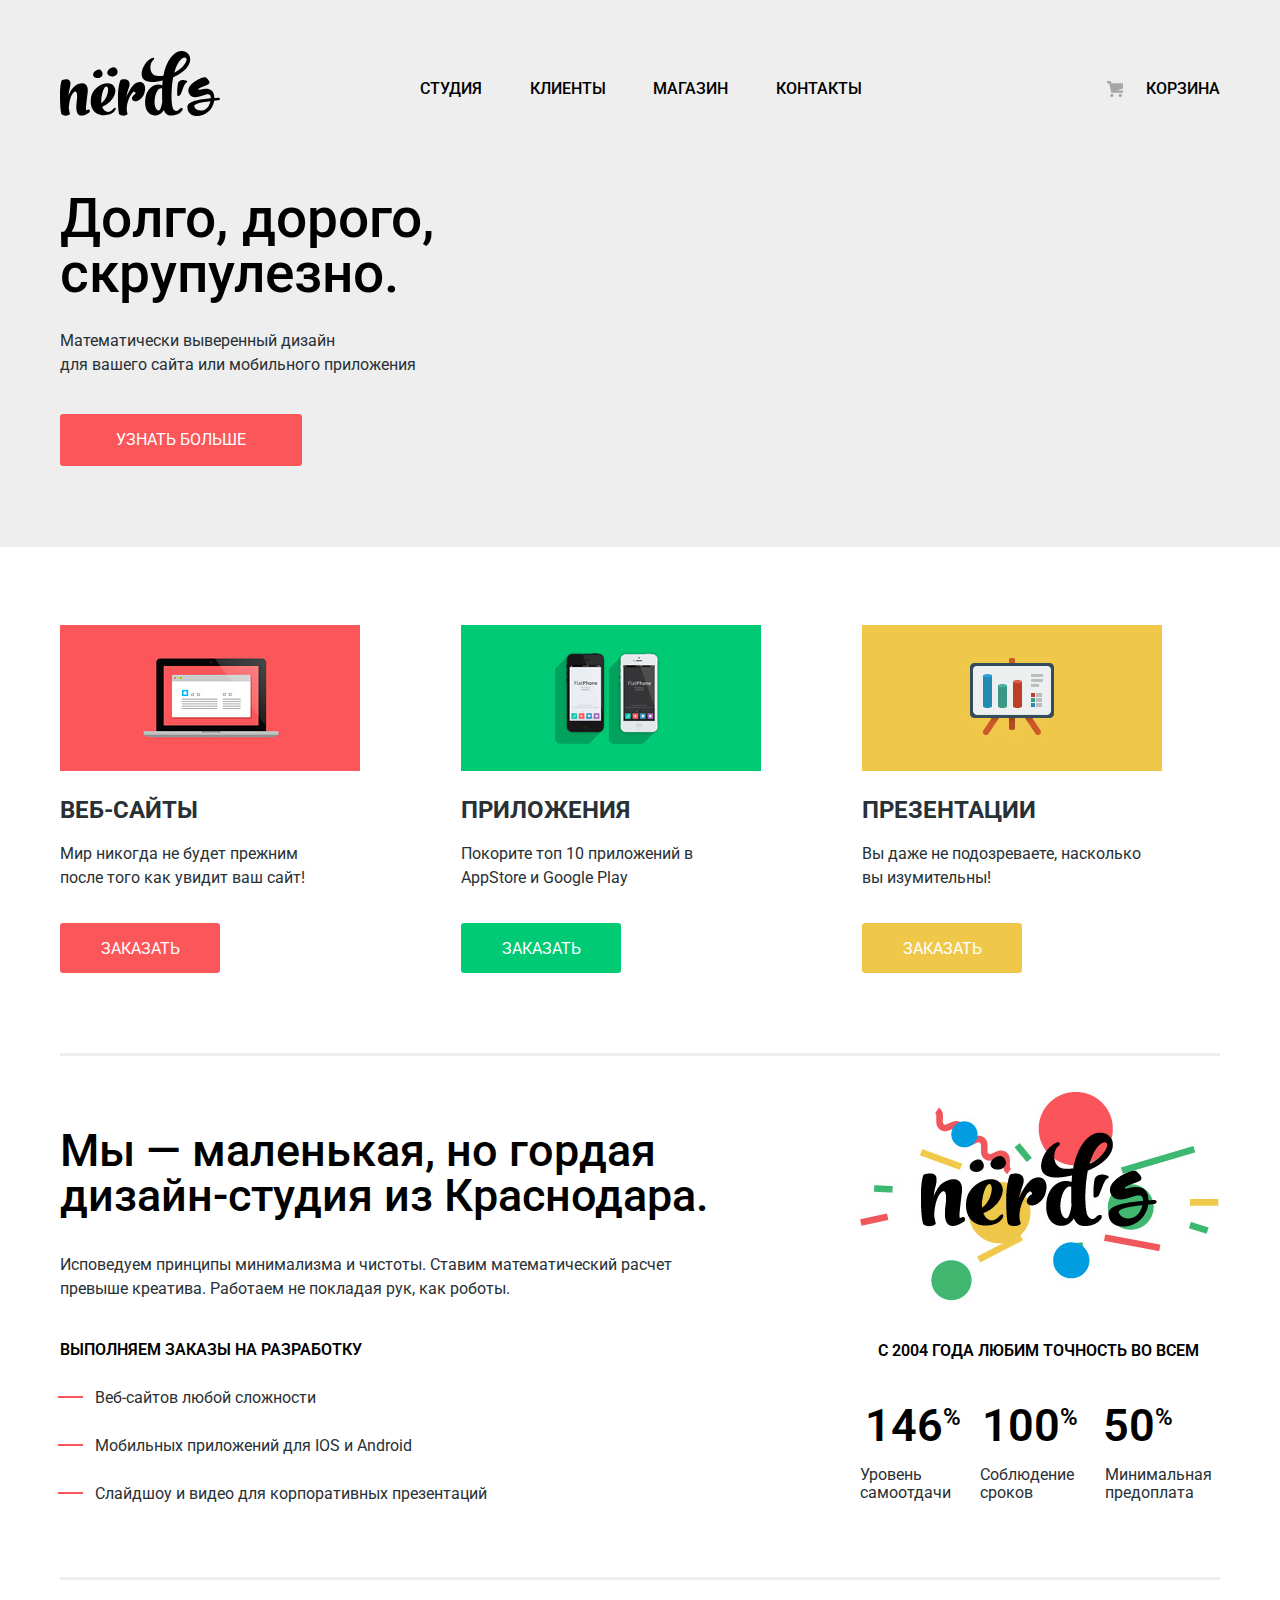
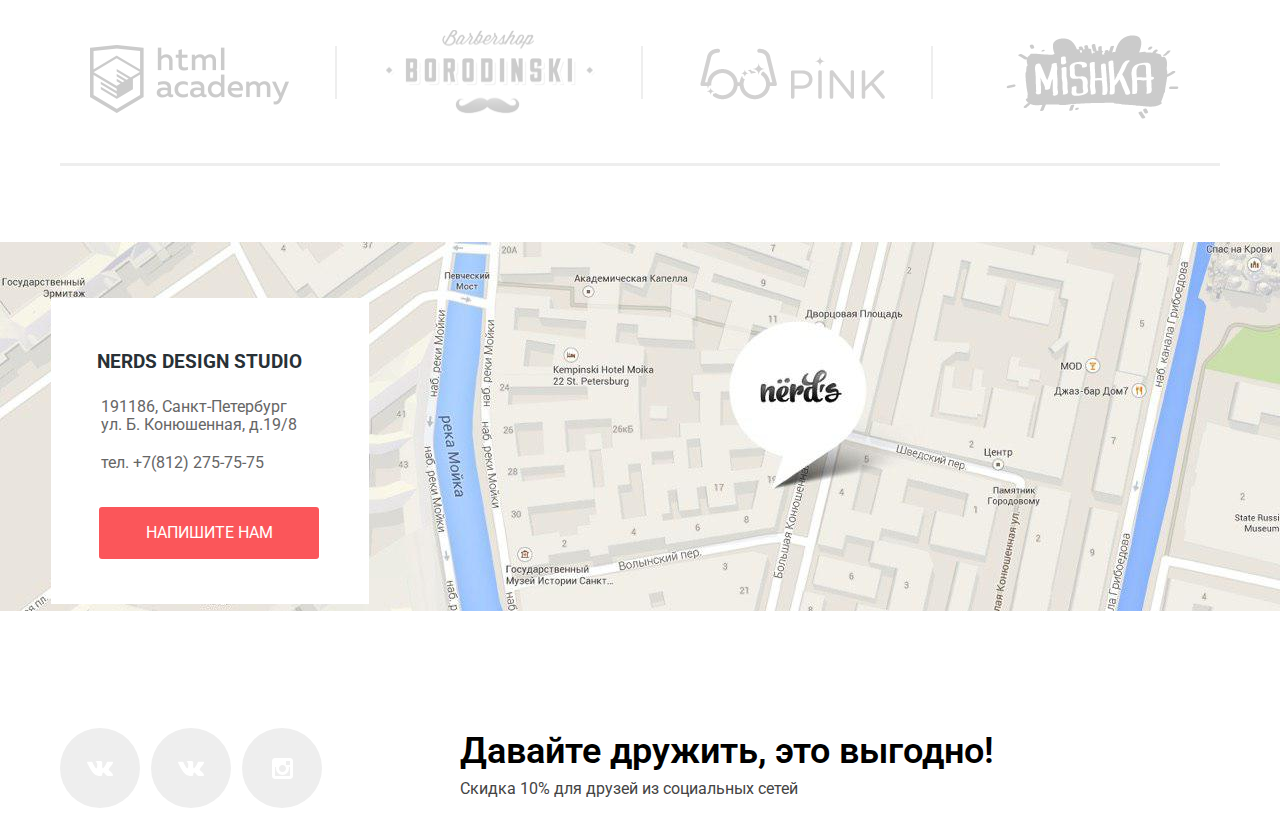
==== commit f18e4e55: "новая 18/12" ====
--- a/index.html
+++ b/index.html
@@ -13,13 +13,13 @@
             <a href="index.html" class="logo-img">
             <img src="img/nerds-logo.svg" alt="Нёрдс"></a>
             <ul class="site-navigation">
-               <li><a href="studio.html">студия</a></li>
+               <li><a class="active-link" href="studio.html">студия</a></li>
                <li><a href="clients.html">клиенты </a></li>
-               <li><a href="inner.html"> магазин </a></li>
+               <li><a class="active-link" href="inner.html"> магазин </a></li>
                <li><a href="contacts.html"> контакты </a></li>
             </ul>
             <ul class="basket">
-               <li class="basket-style"><a class="basket-link" href="basket.html"> корзина </a></li>
+               <li class="basket-style"><a class="basket-link active-link" href="basket.html"> корзина </a></li>
             </ul>
          </nav>
       </header>
@@ -132,7 +132,7 @@
                <p  class="address address-phone">тел. +7(812) 275-75-75</p>
                <a class="button contact-button" href="mail.html">напишите нам</a>
             </div>
-            <img src="img/map1.jpg" alt="карта" width="100%">
+            <img src="img/map1.jpg" alt="карта">
             <iframe src="https://yandex.ru/map-widget/v1/?um=constructor%3A26607953117868394d844144b5d8f79c855f5afc9ba3518503bff90c0f9702a8&amp;source=constructor"></iframe>
          </section>
       </main>
--- a/css/style.css
+++ b/css/style.css
@@ -69,12 +69,17 @@
   color: #fb565a
 }
 .site-navigation a:active,
-.site-navigation a:focus{
+.site-navigation a:focus {
+  color: #a6a6a6;
+}
+/*активный, на странице*/
+.site-navigation a active-link,
+.site-navigation a focus-link{
   color: #000000;
   position:relative;
   }
-.site-navigation a:active::before,
-.site-navigation a:focus::before {
+.site-navigation a active-link::before,
+.site-navigation a focus-link::before {
   content:"";
   display: block;
   position: absolute;
@@ -125,7 +130,30 @@
 	background:   url(../img/cart-icon.svg) 50% 50% no-repeat;
 	background-size:   contain;
 }
-
+.basket-link:hover{
+  color: #fa6064;
+}
+.basket-link:active,
+.basket-link:focus{
+  color: #a6a6a6;
+}
+/*активный,на странице*/
+.basket-link active-link,
+.basket-link focus-link{
+  color: #000000;
+  position:relative;
+  }
+.basket-link active-link::before,
+.basket-link focus-link::before {
+  content:"";
+  display: block;
+  position: absolute;
+  left:0;
+  bottom:-7px;
+  background:#fb565a;
+  width:100%;
+  height:2px;
+}
 .tagline h3 {
   font-size: 55px;
   line-height: 55px;
@@ -196,7 +224,8 @@
     }
 
 .studio-title{
-
+  margin: 0;
+  margin-top: 37px;
   font-size: 45px;
   line-height: 45px;
   font-weight:500;
@@ -211,7 +240,7 @@
   font-weight:400;
   background-color:inherit;
   text-align:left;
-  margin-top: 34px;
+  margin-top: 35px;
 }
 
 
@@ -244,6 +273,7 @@
   font-size: 16px;
   font-weight:600;
   color:#000000;
+  margin-top: 37px;
 }
 
 .we-do {
@@ -298,8 +328,9 @@
 .partners-item:last-child::before {
   display: none;
 }
-.partners a:active,
-.partners a:focus{
+.partners-list a:active,
+.partners-list a:focus{
+color: #000000;
 opacity: 0.1;
 }
 .partners a:hover{
@@ -573,6 +604,14 @@
   min-height:   22px;
   padding-top:   17px;
 }
+.button:hover {
+  background-color: #e74246;
+}
+.button:active,
+.button:focus {
+  background-color: #d7373b;
+  color: rgba(255, 255, 255, 0.3);
+}
 .button-learnmore{
   background: #fb565a;
 }
@@ -643,7 +682,7 @@
 .social-link:active,
 .social-link:focus {
   background-color: #d7373b;
-    box-shadow: inset 0 4px 16px -2px #00000026;
+  box-shadow: inset 0 4px 16px -2px #00000026;
 }
 
 .social-link:active path,
@@ -826,7 +865,7 @@
 .prons-min {
 
 }
-.filer-label{
+.filter-label{
   font-size: 16px;
   line-height: 22px;
   text-transform: uppercase;
@@ -848,7 +887,7 @@
   font-weight: 600;
   text-transform: uppercase;
 }
-.filer-link{
+.filter-link{
   font-weight: 400;
   font-size:14px;
   line-height: 18px;
@@ -1048,7 +1087,7 @@
 .range-controls .toggle-max {
   left: 160px;
 }
-.filer-label {
+.filter-label {
   display: inline-block;
  font-size: 16px;
  text-transform: uppercase;
@@ -1108,7 +1147,6 @@
     text-align: center;
     background: #eeeeee;
     border-radius: 3px;
-    border: 3px solid #eeeeee;
 }
 
 .form-part {
@@ -1154,3 +1192,103 @@
   width: 100%;
   height:417px;
 }
+.display:active,
+.display:focus {
+  background-color: #dfdfdf;
+  border: 3px solid #dfdfdf;
+}
+.display:hover{
+  background-color: #d5d5d5;
+  color: #959595;
+  border: 3px solid #d5d5d5;
+}
+.pagination-link:hover{
+  background-color: #dfdfdf;
+}
+.pagination-link:hover:active,
+.pagination-link:hover:focus{
+  background-color: #d5d5d5;
+}
+.filter-link:hover{
+  color: #000000;
+  opacity: 0.6;
+}
+.filter-link:active,
+.filter-link:focus {
+color: #000000;
+opacity: 1;
+}
+.filter-link:link{
+color: #000000;
+opacity: 0.3}
+
+.popup-btn:active,
+.popup-btn:focus {
+  background-color: #d7373b;
+  color: rgba(255, 255, 255, 1);
+}
+.filter-option{
+padding-left: 16px;
+}
+.filter-option label {
+  position: relative;
+
+  display: block;
+
+  cursor: pointer;
+  user-select: none;
+}
+.filter-input-checkbox + label::before {
+  content: "";
+  position: absolute;
+  left: -37px;
+  top: 8px;
+  width: 20px;
+  height: 20px;
+  border-radius: 4px;
+  border: 3px solid #a6a6a6;
+  background-image: url(../img/checkbox-off.svg);
+  background-repeat: no-repeat;
+  background-position: 0 0;
+}
+.filter-input-checkbox:checked + label::after {
+  content: "";
+  position: absolute;
+  left:-34px;
+  top: 9px;
+  width: 20px;
+  height: 20px;
+color:  #a6a6a6;
+  background-image: url(../img/checkbox-on.svg);
+  background-repeat: no-repeat;
+  background-position: 0 0;
+}
+
+.filter-input-radio + label::before {
+  content: "";
+
+  position: absolute;
+  left: -37px;;
+  top: 9px;
+
+  width: 20px;
+  height: 20px;
+
+  border: 2px solid #a6a6a6;
+  border-radius: 50%;
+  background-image: url(../img/checkbox-off.svg);
+  background-repeat: no-repeat;
+  background-position: 0 0;
+}
+.filter-input-radio:checked + label::after {
+  content: "";
+  position: absolute;
+  left: -35px;
+top: 8px;
+  width: 20px;
+  height: 20px;
+color:  #a6a6a6;
+  background-image: url(../img/radio-on.svg);
+  background-repeat: no-repeat;
+  background-position: 0 0;
+}
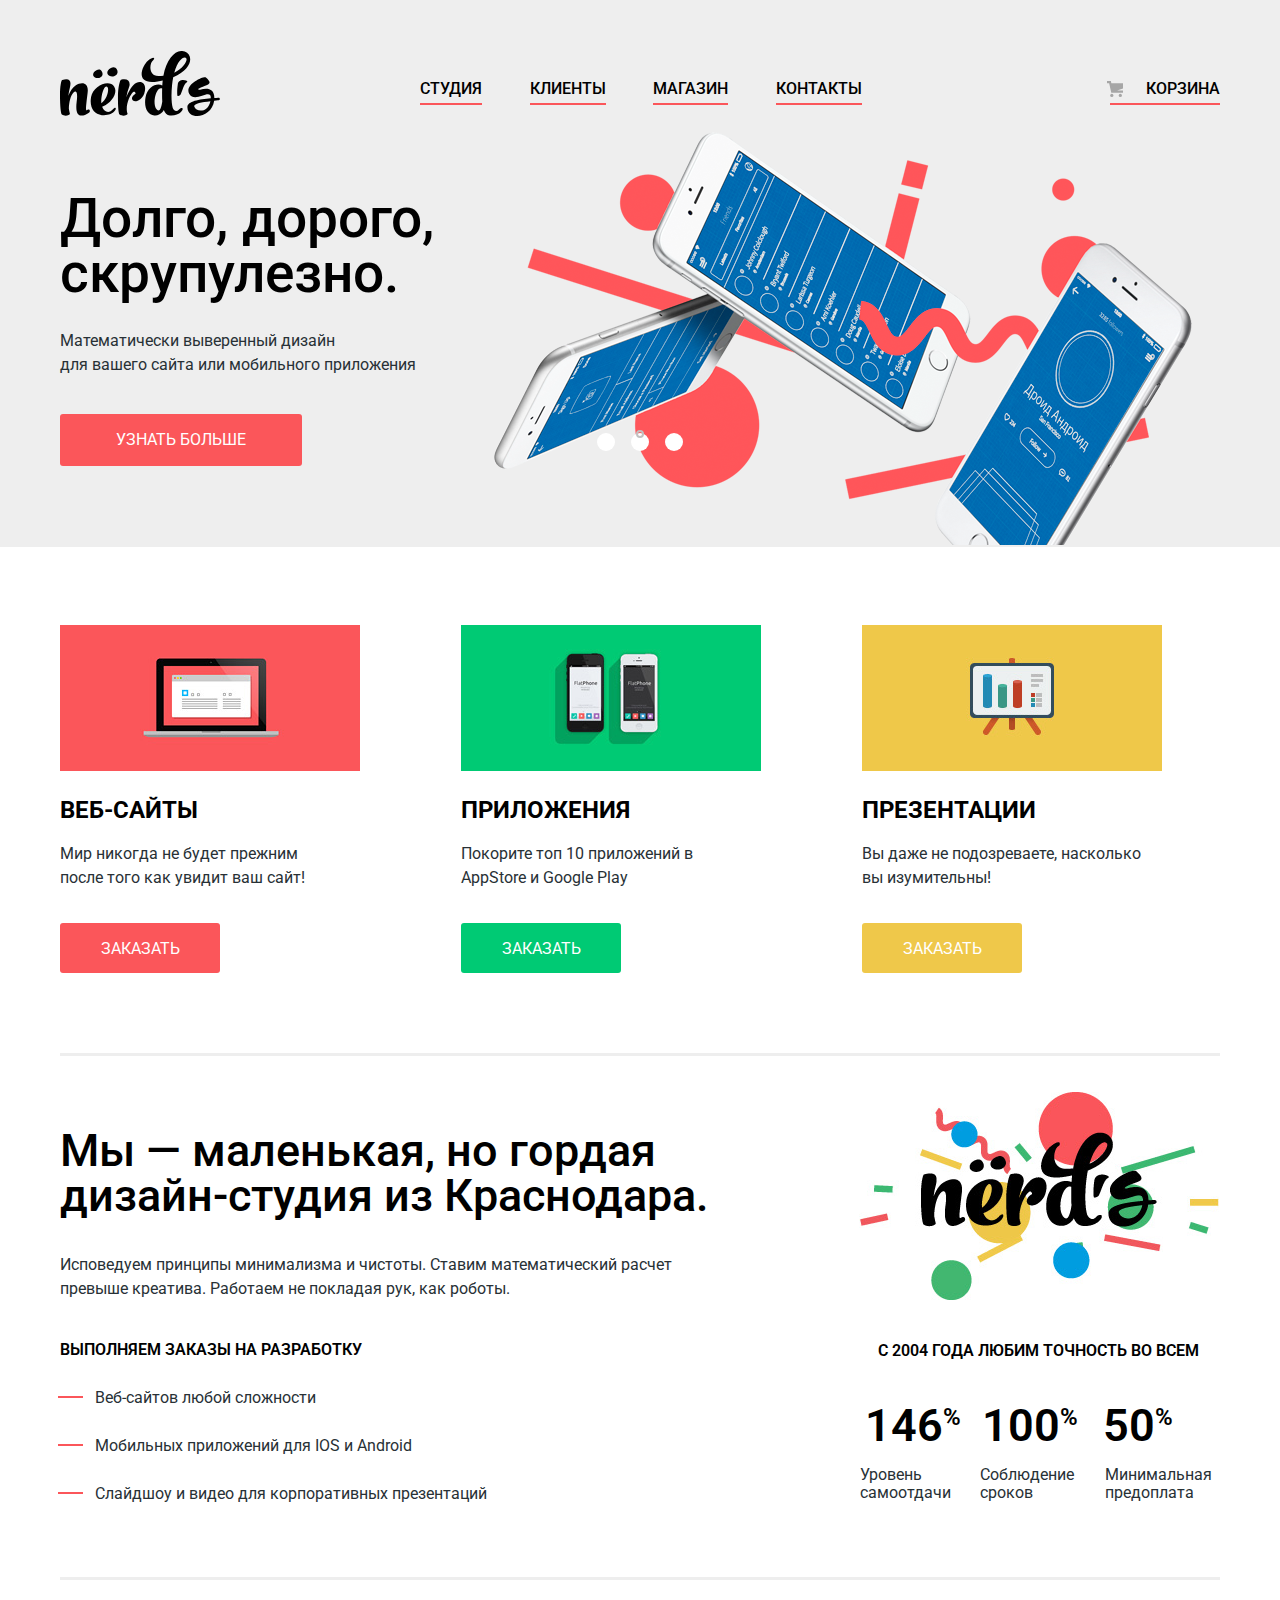
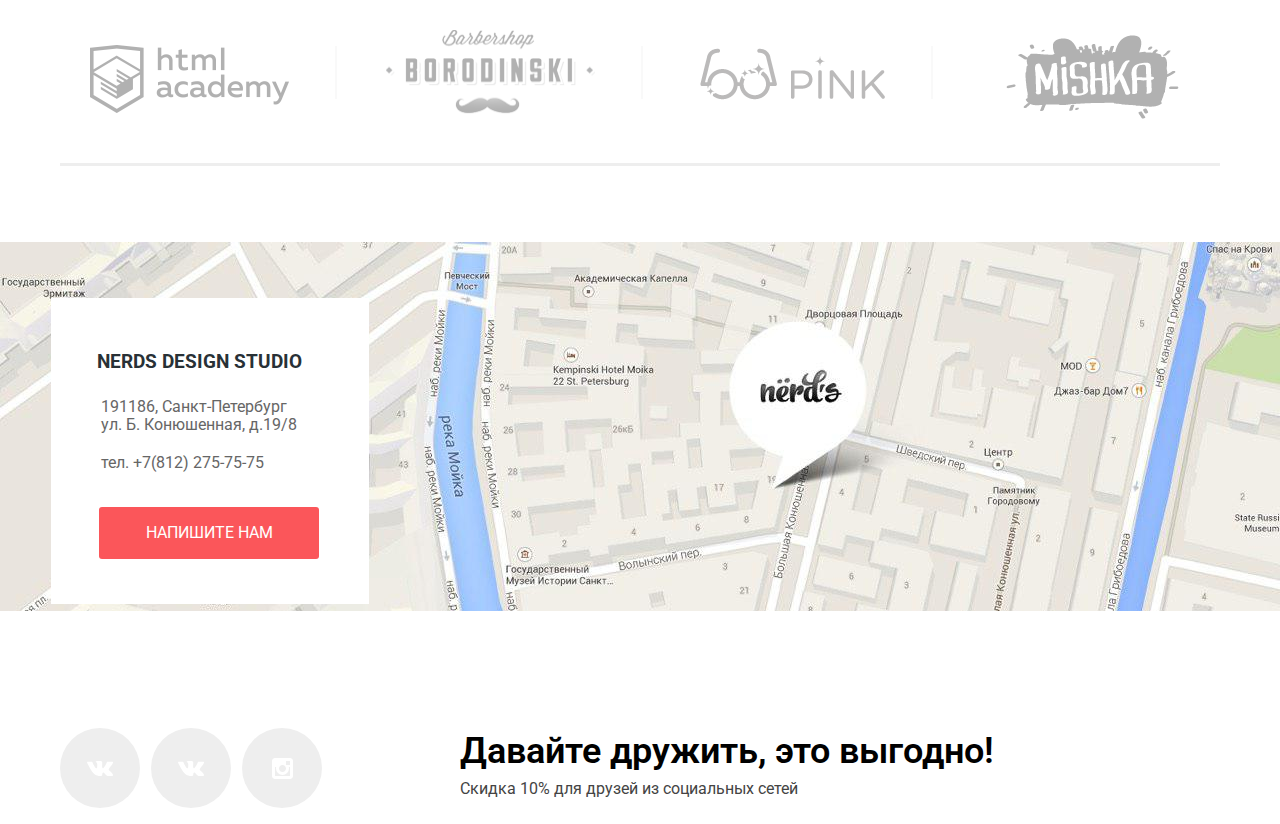
==== commit 999eca30: "23/12" ====
--- a/index.html
+++ b/index.html
@@ -14,12 +14,12 @@
             <img src="img/nerds-logo.svg" alt="Нёрдс"></a>
             <ul class="site-navigation">
                <li><a class="active-link" href="studio.html">студия</a></li>
-               <li><a href="clients.html">клиенты </a></li>
+               <li><a class="active-link" href="clients.html">клиенты </a></li>
                <li><a class="active-link" href="inner.html"> магазин </a></li>
-               <li><a href="contacts.html"> контакты </a></li>
+               <li><a class="active-link" href="contacts.html"> контакты </a></li>
             </ul>
             <ul class="basket">
-               <li class="basket-style"><a class="basket-link active-link" href="basket.html"> корзина </a></li>
+               <li class="basket-style"><a class="basket-link active-link-basket" href="basket.html"> корзина </a></li>
             </ul>
          </nav>
       </header>
@@ -28,25 +28,35 @@
          <section class="tagline">
            <div class="container">
             <h2 class="visually-hidden"> слоган </h2>
-            <div class="slide">
+            <div class="slider-controls">
+        <input class="visually-hidden" type="radio" id="product-1" name="toggle" checked>
+        <input class="visually-hidden" type="radio" id="product-2" name="toggle">
+        <input class="visually-hidden" type="radio" id="product-3" name="toggle">
+          <label class="slider-controls-item slider-controls-item--1" for="product-1">Первый</label>
+          <label class="slider-controls-item slider-controls-item--2" for="product-2">Второй</label>
+          <label class="slider-controls-item slider-controls-item--3" for="product-3">Третий</label>
+        </div>
+        <div class="slider-list">
+            <div class="slider-item">
                <h3 class="main-tagline"> Долго, дорого,<br> cкрупулезно. </h3>
                <p class="baseline"> Математически выверенный дизайн
                   <br> для вашего сайта или мобильного приложения
                </p>
                <a class="button" href="learnmore.html"> узнать больше </a>
             </div>
-            <div class="slide visually-hidden">
+            <div class="slider-item">
                <h3 class="main-tagline"> Любим математику как никто другой </h3>
                <p class="baseline"> Никакого креатива. Только математические формулы для расчета идеальных пропорций </p>
                <a class="button" href="learnmore.html"> узнать больше </a>
             </div>
-            <div class="slide visually-hidden">
+            <div class="slider-item">
                <h3 class="main-tagline"> Только ночь, <br> только хардкор </h3>
                <p class="baseline"> Работать днем как все?
                   <br> Мы против этого Ближе к полуночи работа только начинается.
                </p>
                <a class="button button-learnmore" href="learnmore.html"> узнать больше </a>
             </div>
+          </div>
           </div>
          </section>
          <section class="project container">
--- a/css/style.css
+++ b/css/style.css
@@ -61,10 +61,6 @@
   color: #000000;
 }
 
-.site-navigation a:link {
-  color: #000000;
-}
-
 .site-navigation a:hover{
   color: #fb565a
 }
@@ -73,13 +69,11 @@
   color: #a6a6a6;
 }
 /*активный, на странице*/
-.site-navigation a active-link,
-.site-navigation a focus-link{
+.active-link{
   color: #000000;
   position:relative;
   }
-.site-navigation a active-link::before,
-.site-navigation a focus-link::before {
+.active-link::before{
   content:"";
   display: block;
   position: absolute;
@@ -138,13 +132,10 @@
   color: #a6a6a6;
 }
 /*активный,на странице*/
-.basket-link active-link,
-.basket-link focus-link{
-  color: #000000;
-  position:relative;
-  }
-.basket-link active-link::before,
-.basket-link focus-link::before {
+.active-link-basket{
+  position: relative;
+}
+.active-link-basket::after {
   content:"";
   display: block;
   position: absolute;
@@ -173,14 +164,76 @@
   text-align:left;
   padding-top:   28px;
 }
-.slide {
+
+.slider-list {
+  margin: 0;
+  padding: 0;
+}
+.slider-item {
+  display: none;
+}
+.slider-item:nth-child(1) {
+  display: block;
+}
+.slider-item:nth-child(1) {
   padding-bottom:   81px;
-	background:   url(./img/slide1.png);
+	background: url(../img/slide1.png);
 	background-repeat:   no-repeat;
 	background-position:   94% 6px;
-
-}
-
+}
+.slider-item:nth-child(2) {
+  background-image: url(../img/slide2.png);
+  background-repeat: no-repeat;
+  background-position: 100% 0;
+}
+
+.slider-item:nth-child(3) {
+  background-image: url(../img/slide3.png);
+  background-repeat: no-repeat;
+  background-position: 100% 20px;
+}
+.slider-controls::before {
+  content: "";
+
+   position: absolute;
+   left: 50%;
+   top: 50%;
+   z-index: 2;
+
+   width: 4px;
+   height: 4px;
+   margin: -4px;
+
+   background-color: inherit;
+   border: 2px solid #c1c1c1;
+   border-radius: 50%;
+}
+#product-1:checked ~ .slider-list .slider-item:nth-child(1) {
+  display: block;
+}
+
+#product-2:checked ~ .slider-list .slider-item:nth-child(2) {
+  display: block;
+}
+
+#product-3:checked ~ .slider-list .slider-item:nth-child(3) {
+  display: block;
+}
+#product-1:checked ~ .slider-controls .slider-controls-item--1::before,
+#product-2:checked ~ .slider-controls .slider-controls-item--2::before,
+#product-3:checked ~ .slider-controls .slider-controls-item--3::before {
+  content: "";
+  position: absolute;
+  left: 50%;
+  top: 50%;
+  z-index: 2;
+  width: 4px;
+  height: 4px;
+  margin: -4px;
+  background-color: inherit;
+  border: 2px solid #c1c1c1;
+  border-radius: 50%;
+}
     .project-list {
       list-style: none;
       display: flex;
@@ -191,8 +244,6 @@
 
 }
 
-
-    }
      .project-list h3 {
        font-size:24px;
        line-height:30px;
@@ -310,6 +361,15 @@
   padding:0;
   margin:0 auto;
   display: flex;
+  opacity: 0.3;
+}
+
+.partners-list a:active,
+.partners-list a:focus{
+opacity: 0.1;
+}
+.partners-list a:hover{
+opacity: 1;
 }
 .partners-item{
   position: relative;
@@ -328,14 +388,7 @@
 .partners-item:last-child::before {
   display: none;
 }
-.partners-list a:active,
-.partners-list a:focus{
-color: #000000;
-opacity: 0.1;
-}
-.partners a:hover{
-opacity: #030303;
-}
+
 .htmlacademy {
   padding-top: 18px;
 }
@@ -434,16 +487,18 @@
           color:#444444;
           font-weight:400;
         }
-
-        .pop-up-block {
-          width:100%;
-          height:200px;
-          background-color: #eeeeee;
-          position: absolute;
-          bottom:0;
-          left:0;
-
+.pop-up-block{
+  display: none;
+        width: 100%;
+        height: 230px;
+        background-color: #eeeeee;
+        position: absolute;
+        bottom: 72px;
+        left: 0;
         }
+.pop-up-block:hover {
+  display: block;
+}
 
 body .inner-page {
 
@@ -452,13 +507,14 @@
   width:350px;
 }
 .catalog-content{
-  width:800px;
-}
-  .forms fieldset {
-margin-top: 9px;
-  border: none;
-  padding-left: 0;
-    margin-left: 0;
+  width: 763px;
+  padding-top: 50px;
+  padding-left: 137px;
+}
+.forms fieldset {
+border: none;
+padding-left: 0;
+margin-left: 0;
 }
   .forms legend {
 font-weight:600;
@@ -529,10 +585,48 @@
     color:#000000;
 }
 .filter{
-  margin-left: auto;
+  margin: 0;
+  margin-left: 267px;
   display:flex;
   list-style: none;
   padding:0;
+}
+.sort-out{
+  position: relative;
+  cursor: pointer;
+}
+.sort-out::after{
+  position: absolute;
+  content: "";
+  top: -4px;
+  left: 48px;
+  width: 10px;
+  height: 10px;
+  background-image: url(../img/icon-up-dir.svg);
+  opacity: 0.2;
+}
+
+.sort-out::before{
+  position: absolute;
+  content: "";
+  top: -4px;
+  left: 20px;
+  width: 10px;
+  height: 10px;
+  background-image: url(../img/icon-down-dir.svg);
+  opacity: 0.2;
+}
+.sort-out:active::after,
+.sort-out:focus::after{
+  opacity: 1
+}
+.sort-out:active::before,
+.sort-out:focus::before{
+  opacity: 1
+}
+.sort-out::before:hover,
+.sort-out::after:hover{
+  opacity:0.3
 }
 
 .filter ul {
@@ -543,10 +637,13 @@
 font-weight:400;
 list-style: none;
 }
-
+.templates-list {
+  padding-top: 90px;
+}
 .templates-items {
   list-style: none;
   padding:0;
+  margin: 0;
   display:flex;
   flex-wrap: wrap;
   justify-content: space-between;
@@ -554,8 +651,22 @@
 .templates-item{
   width:360px;
   position: relative;
-}
-
+  padding-bottom: 66px;
+}
+.templates-item::before {
+  position: absolute;
+  content:"";
+  display: block;
+  width: 360px;
+  height: 40px;
+  top: -40px;
+  left: 0;
+  background: url(../img/browser.jpg);
+  opacity: 0.12;
+}
+.templates-item:hover::before {
+  opacity: 1;
+}
 .templates-navigation{
 list-style:none;
 padding:0;
@@ -568,23 +679,55 @@
   font-weight:600;
 }
 
-.partners-list a:link {
-color:#000000;
-  opacity: 0.2;
-}
-
-.partners-list a:hover {
-color:#000000;
-  opacity: 1;
-}
-
 .page-header {
   background-color: #eeeeee;
   padding-top: 51px;
 }
 
 .tagline {
-background-color: #eeeeee
+background-color: #eeeeee;
+position: relative;
+}
+.slider-controls {
+  position: absolute;
+  left: 50%;
+  bottom: 104px;
+  z-index: 100;
+
+  width: 160px;
+  height: 18px;
+
+  text-align: center;
+  font-size: 0;
+  transform: translateX(-50%);
+}
+
+.slider-controls label {
+  position: relative;
+
+  display: inline-block;
+  width: 18px;
+  height: 18px;
+  padding: 8px;
+
+  border-radius: 50%;
+  cursor: pointer;
+}
+
+.slider-controls label::after {
+  content: "";
+
+  position: absolute;
+  top: 8px;
+  left: 8px;
+  z-index: 1;
+
+  width: 18px;
+  height: 18px;
+
+  background: #ffffff;
+
+  border-radius: 50%;
 }
 
 .button {
@@ -611,6 +754,7 @@
 .button:focus {
   background-color: #d7373b;
   color: rgba(255, 255, 255, 0.3);
+  box-shadow: 0 3px rgba(0, 0, 0, 0.1) inset;
 }
 .button-learnmore{
   background: #fb565a;
@@ -893,10 +1037,14 @@
   line-height: 18px;
   color:#4d4d4d;
   text-transform: uppercase;
+  opacity: 0.3;
+  padding-right: 26px;
 }
 .popup-title{
   text-transform: uppercase;
   text-align: center;
+  margin: 0;
+  margin-top: 25px;
   font-size:18px ;
   line-height:30px ;
   color:black;
@@ -904,7 +1052,20 @@
 .popup-text{
   text-align: center;
   line-height:18px ;
+  padding: 0 76px;
   color:#666666;
+}
+.pinkapp-text {
+  padding: 0 60px;
+}
+.barbershop-text {
+  padding: 0 81px;
+}
+.mishka-text {
+  padding: 0 80px;
+}
+.school-text {
+  padding: 0 65px;
 }
 .pagination-link{
   font-weight: 500;
@@ -913,15 +1074,21 @@
   color:black;
   text-transform: uppercase;
   display:block;
-  max-width:40px;
   text-align:center;
-  padding:10px 15px;
+  padding-right: 16px;
+  padding-left: 19px;
+  padding-top: 12px;
+  padding-bottom: 12px;
   background-color: #eeeeee;
+  border: 3px solid #eeeeee;
+border-radius: 2px
 }
 
 .pagination-next {
-    background-color: #eeeeee;
-    max-width:140px;
+background-color: #eeeeee;
+box-sizing: border-box;
+background-color: #eeeeee;
+width: 260px;
 }
 .items-list{
   list-style:none;
@@ -931,7 +1098,7 @@
 }
 
 .items-list li{
-  margin-right:5px;
+  margin-right:10px;
 }
 .about{
   margin-top: 118px;
@@ -967,13 +1134,15 @@
   left:calc((100vw - 1178px)/2);
   min-height:306px;
   width: 318px;
+  text-align: left;
 }
 
 .map {
 position:relative ;
 margin-top: 116px;
 height: 416px;
-
+text-align: center;
+max-width: 100%;
 }
 iframe {
   position:absolute;
@@ -1035,8 +1204,8 @@
   border: none;
 }
 .range-filter {
-  width: 260px;
-  margin-top: 49px;
+width: 260px;
+margin-top: 56px;
 }
 
 .filter-item legend {
@@ -1127,19 +1296,20 @@
   margin-top: 52px;
 }
 .grid legend {
-  padding-top: 45px;
-  padding-bottom: 3px;
-}
-
+  padding-bottom: 7px;
+}
+.features-legend {
+  padding-top: 36px;
+}
 .particular-qualities {
 padding: 0;
-padding-top: 26px;
+padding-top: 7px;
 }
 .display {
   display: block;
     width: 257px;
     padding: 13px 0;
-    margin-top: 30px;
+    margin-top: 40px;
     font-size: 16px;
     line-height: 18px;
     color: #000000;
@@ -1194,34 +1364,46 @@
 }
 .display:active,
 .display:focus {
-  background-color: #dfdfdf;
-  border: 3px solid #dfdfdf;
+height: 50px;
+background-color: #dfdfdf;
+border: 0;
+box-shadow: 0 3px rgba(0, 0, 0, 0.1) inset;
 }
 .display:hover{
   background-color: #d5d5d5;
   color: #959595;
   border: 3px solid #d5d5d5;
 }
+.pagination-link:active,
+.pagination-link:focus{
+  background-color: #d5d5d5;
+  box-shadow: 0 3px rgba(0, 0, 0, 0.1) inset;
+  border: 3px solid #d5d5d5;
+}
 .pagination-link:hover{
   background-color: #dfdfdf;
-}
-.pagination-link:hover:active,
-.pagination-link:hover:focus{
-  background-color: #d5d5d5;
-}
-.filter-link:hover{
-  color: #000000;
-  opacity: 0.6;
+  border: 3px solid #dfdfdf;
+}
+.active-point {
+  background-color: #ffffff;
+  border: 3px solid #dbdbdb;
 }
 .filter-link:active,
 .filter-link:focus {
 color: #000000;
 opacity: 1;
 }
-.filter-link:link{
-color: #000000;
-opacity: 0.3}
-
+
+.filter-link:hover{
+  color: #000000;
+  opacity: 0.6;
+}
+.popup-btn {
+margin: 0;
+margin-top: 29px;
+margin-left: 82px;
+width: 200px;
+}
 .popup-btn:active,
 .popup-btn:focus {
   background-color: #d7373b;
@@ -1292,3 +1474,6 @@
   background-repeat: no-repeat;
   background-position: 0 0;
 }
+.inner-map{
+  margin-top: 48px;
+}
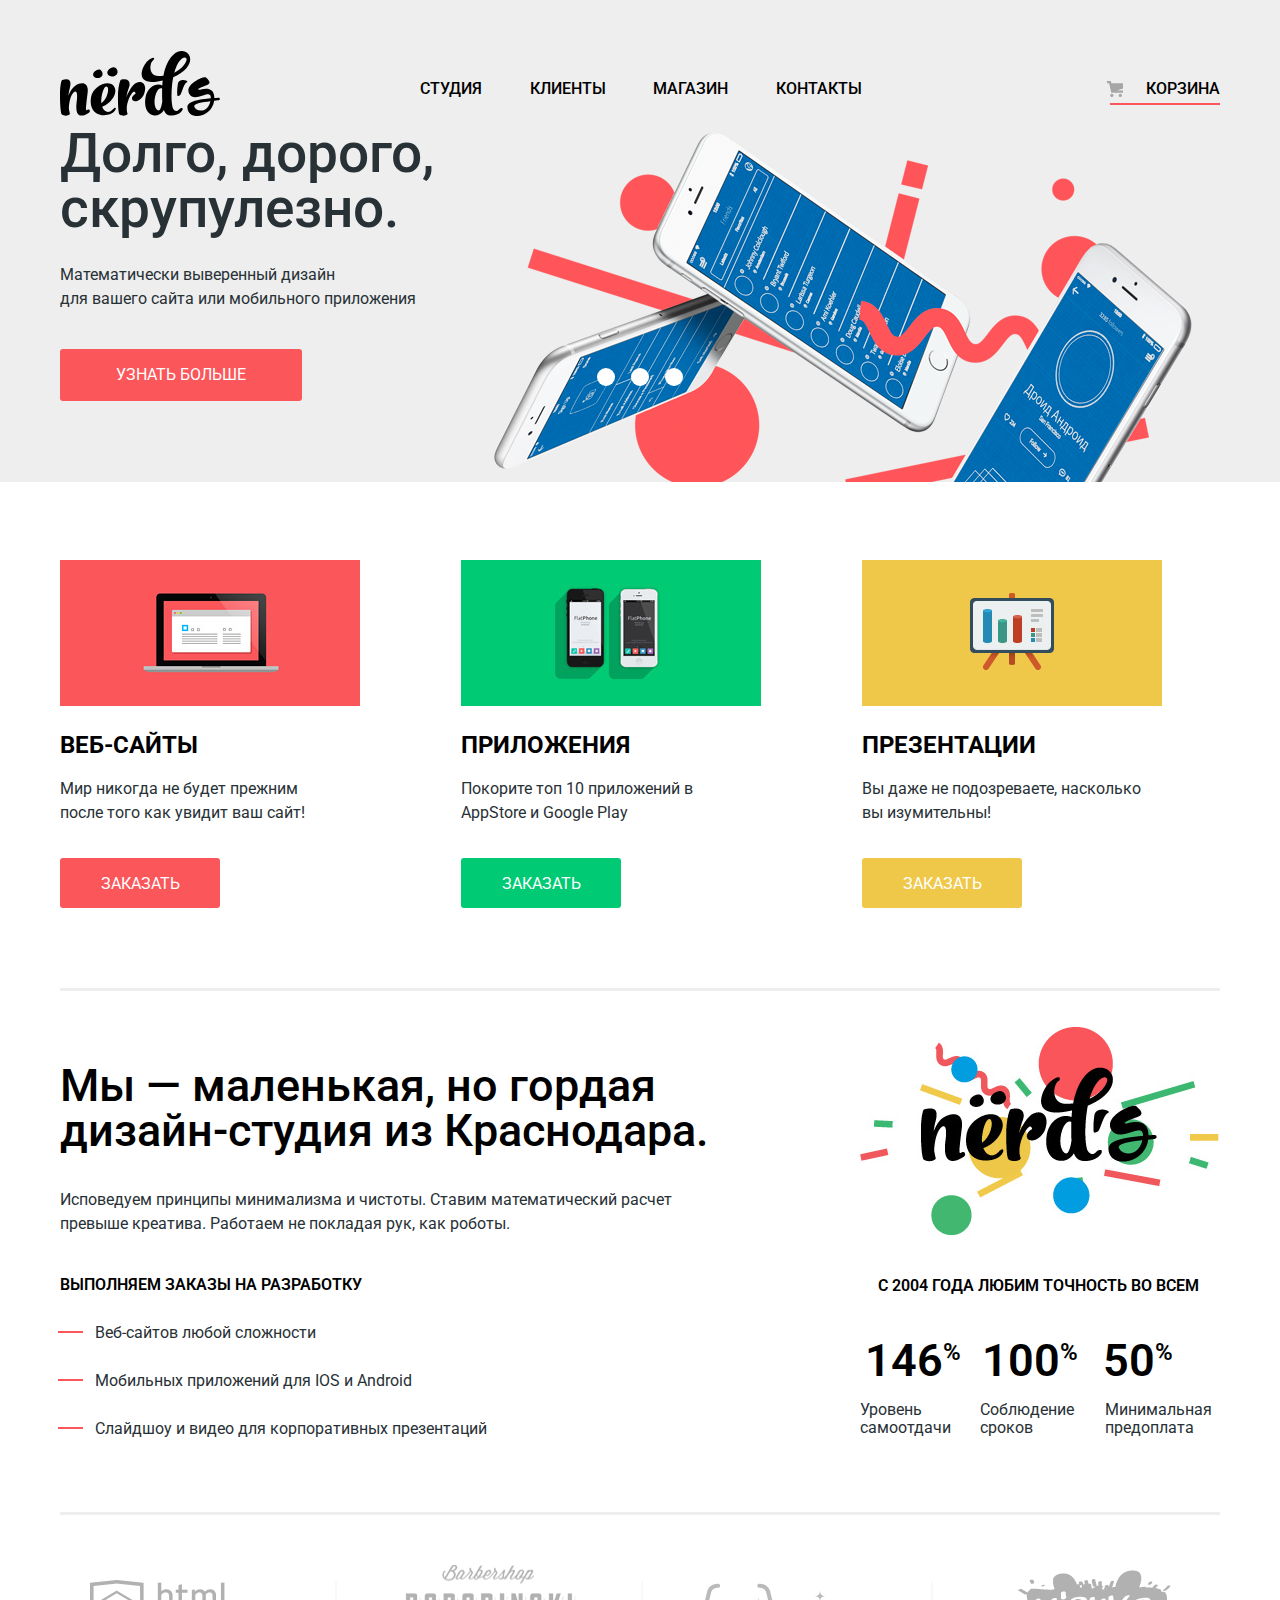
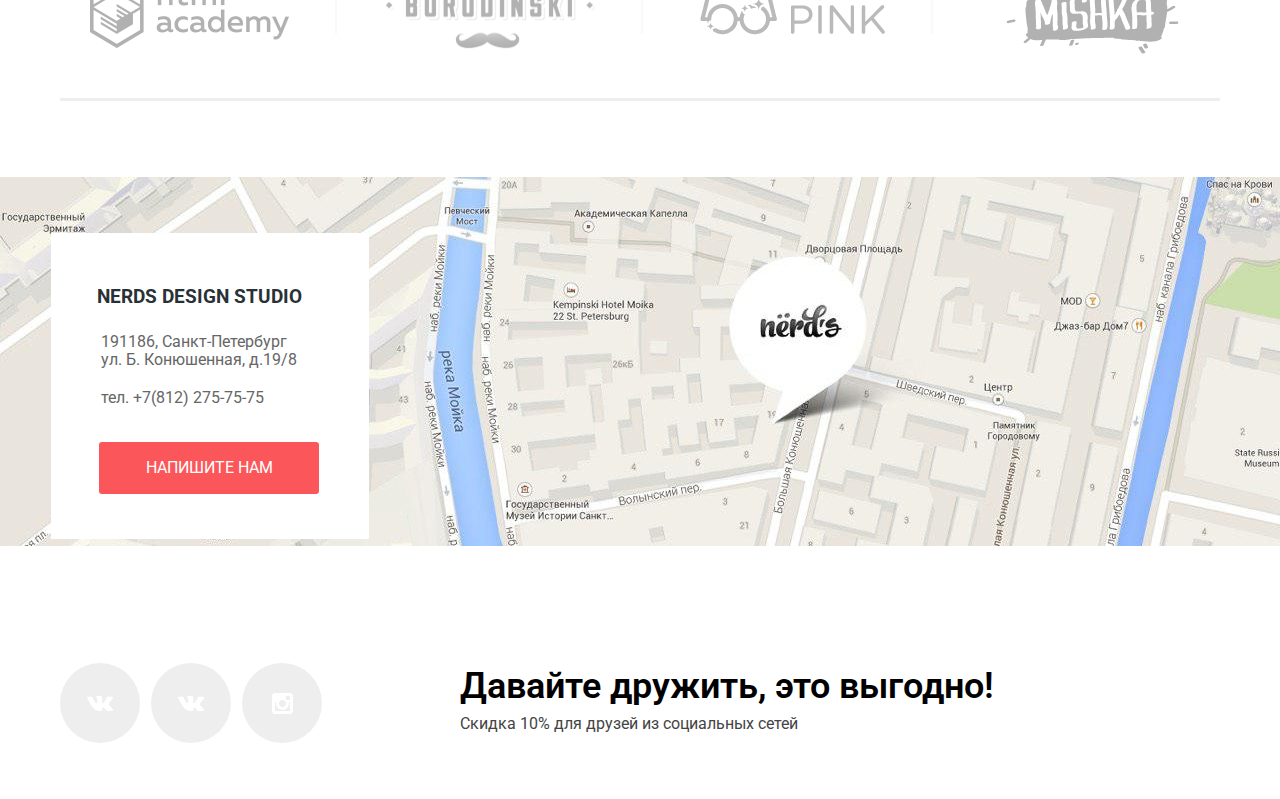
==== commit 3e068fd5: "25/12" ====
--- a/index.html
+++ b/index.html
@@ -13,10 +13,10 @@
             <a href="index.html" class="logo-img">
             <img src="img/nerds-logo.svg" alt="Нёрдс"></a>
             <ul class="site-navigation">
-               <li><a class="active-link" href="studio.html">студия</a></li>
-               <li><a class="active-link" href="clients.html">клиенты </a></li>
-               <li><a class="active-link" href="inner.html"> магазин </a></li>
-               <li><a class="active-link" href="contacts.html"> контакты </a></li>
+               <li><a href="studio.html">студия</a></li>
+               <li><a href="clients.html">клиенты </a></li>
+               <li><a href="inner.html"> магазин </a></li>
+               <li><a href="contacts.html"> контакты </a></li>
             </ul>
             <ul class="basket">
                <li class="basket-style"><a class="basket-link active-link-basket" href="basket.html"> корзина </a></li>
--- a/css/style.css
+++ b/css/style.css
@@ -37,19 +37,29 @@
     width:1160px;
     padding: 0 20px;
     margin:0 auto;
+    display: -webkit-box;
+    display: -ms-flexbox;
     display: flex;
-    justify-content: space-between;
-    align-items:center;
+    -webkit-box-pack: justify;
+        -ms-flex-pack: justify;
+            justify-content: space-between;
+    -webkit-box-align:center;
+        -ms-flex-align:center;
+            align-items:center;
 
 }
 
 .site-navigation {
   list-style:   none;
+	display:   -webkit-box;
+	display:   -ms-flexbox;
 	display:   flex;
 	padding-left:   0;
 	width:   442px;
 	padding-right:   8px;
-	justify-content:   space-between;
+	-webkit-box-pack:   justify;
+	    -ms-flex-pack:   justify;
+	        justify-content:   space-between;
   display:flex;
 
 }
@@ -78,7 +88,7 @@
   display: block;
   position: absolute;
   left:0;
-  bottom:-7px;
+  bottom:-12px;
   background:#fb565a;
   width:100%;
   height:2px;
@@ -133,6 +143,7 @@
 }
 /*активный,на странице*/
 .active-link-basket{
+  display: non;
   position: relative;
 }
 .active-link-basket::after {
@@ -145,102 +156,18 @@
   width:100%;
   height:2px;
 }
-.tagline h3 {
-  font-size: 55px;
-  line-height: 55px;
-  color: #000000;
-  text-align:left;
-  margin: 0px;
-  font-weight: 500;
-  padding-top: 65px;
-}
-.tagline p {
-  font-size:16px;
-  line-height:24px;
-  font-weight: 400;
-  color:inherit;
-  margin: 0 0 37px;
-  padding: 0;
-  text-align:left;
-  padding-top:   28px;
-}
-
-.slider-list {
-  margin: 0;
-  padding: 0;
-}
-.slider-item {
-  display: none;
-}
-.slider-item:nth-child(1) {
-  display: block;
-}
-.slider-item:nth-child(1) {
-  padding-bottom:   81px;
-	background: url(../img/slide1.png);
-	background-repeat:   no-repeat;
-	background-position:   94% 6px;
-}
-.slider-item:nth-child(2) {
-  background-image: url(../img/slide2.png);
-  background-repeat: no-repeat;
-  background-position: 100% 0;
-}
-
-.slider-item:nth-child(3) {
-  background-image: url(../img/slide3.png);
-  background-repeat: no-repeat;
-  background-position: 100% 20px;
-}
-.slider-controls::before {
-  content: "";
-
-   position: absolute;
-   left: 50%;
-   top: 50%;
-   z-index: 2;
-
-   width: 4px;
-   height: 4px;
-   margin: -4px;
-
-   background-color: inherit;
-   border: 2px solid #c1c1c1;
-   border-radius: 50%;
-}
-#product-1:checked ~ .slider-list .slider-item:nth-child(1) {
-  display: block;
-}
-
-#product-2:checked ~ .slider-list .slider-item:nth-child(2) {
-  display: block;
-}
-
-#product-3:checked ~ .slider-list .slider-item:nth-child(3) {
-  display: block;
-}
-#product-1:checked ~ .slider-controls .slider-controls-item--1::before,
-#product-2:checked ~ .slider-controls .slider-controls-item--2::before,
-#product-3:checked ~ .slider-controls .slider-controls-item--3::before {
-  content: "";
-  position: absolute;
-  left: 50%;
-  top: 50%;
-  z-index: 2;
-  width: 4px;
-  height: 4px;
-  margin: -4px;
-  background-color: inherit;
-  border: 2px solid #c1c1c1;
-  border-radius: 50%;
-}
+
     .project-list {
       list-style: none;
+      display: -webkit-box;
+      display: -ms-flexbox;
       display: flex;
       padding:0;
       margin:0;
       width:   1102px;
-    	justify-content:   space-between;
+    	-webkit-box-pack:   justify;
+    	    -ms-flex-pack:   justify;
+    	        justify-content:   space-between;
 
 }
 
@@ -270,7 +197,8 @@
 .small-studio {
 list-style: none;
 width:670px;
-flex-shrink: 0;
+-ms-flex-negative: 0;
+    flex-shrink: 0;
 
     }
 
@@ -330,9 +258,16 @@
 .we-do {
   list-style: none;
   height: 120px;
+  display: -webkit-box;
+  display: -ms-flexbox;
   display: flex;
-  flex-direction: column;
-  justify-content: space-between;
+  -webkit-box-orient: vertical;
+  -webkit-box-direction: normal;
+      -ms-flex-direction: column;
+          flex-direction: column;
+  -webkit-box-pack: justify;
+      -ms-flex-pack: justify;
+          justify-content: space-between;
 }
     .we-do b{
       font-size: 16px;
@@ -360,19 +295,20 @@
   list-style: none;
   padding:0;
   margin:0 auto;
+  display: -webkit-box;
+  display: -ms-flexbox;
   display: flex;
-  opacity: 0.3;
-}
-
-.partners-list a:active,
-.partners-list a:focus{
-opacity: 0.1;
-}
-.partners-list a:hover{
-opacity: 1;
 }
 .partners-item{
   position: relative;
+  opacity: 0.3;
+}
+.partners-item:active,
+.partners-item:focus{
+opacity: 0.1;
+}
+.partners-item:hover{
+opacity: 1;
 }
 
 .partners-item::before {
@@ -436,19 +372,19 @@
           text-align: center;
         }
 
-        }
+
         caption th {
           font-size: 46px;
           line-height: 10.06px;
           font-weight:700;
-          text-align: :center;
+          text-align: center;
           color:#000000;
         }
          caption td {
           font-size:16px;
           line-height: 18px;
           font-weight:400;
-          text-align: :center;
+          text-align:center;
             color:inherit;
         }
 
@@ -496,7 +432,7 @@
         bottom: 72px;
         left: 0;
         }
-.pop-up-block:hover {
+.templates-item + .pop-up-block:hover {
   display: block;
 }
 
@@ -585,8 +521,11 @@
     color:#000000;
 }
 .filter{
+  align-items: center;
   margin: 0;
   margin-left: 267px;
+  display:-webkit-box;
+  display:-ms-flexbox;
   display:flex;
   list-style: none;
   padding:0;
@@ -644,14 +583,20 @@
   list-style: none;
   padding:0;
   margin: 0;
+  display:-webkit-box;
+  display:-ms-flexbox;
   display:flex;
-  flex-wrap: wrap;
-  justify-content: space-between;
+  -ms-flex-wrap: wrap;
+      flex-wrap: wrap;
+  -webkit-box-pack: justify;
+      -ms-flex-pack: justify;
+          justify-content: space-between;
 }
 .templates-item{
   width:360px;
   position: relative;
-  padding-bottom: 66px;
+  margin-bottom: 66px;
+  border: 1px solid #e9e9e9;
 }
 .templates-item::before {
   position: absolute;
@@ -661,7 +606,7 @@
   height: 40px;
   top: -40px;
   left: 0;
-  background: url(../img/browser.jpg);
+  background: url(../img/browser.svg);
   opacity: 0.12;
 }
 .templates-item:hover::before {
@@ -670,6 +615,62 @@
 .templates-navigation{
 list-style:none;
 padding:0;
+}
+
+.page-header {
+  background-color: #eeeeee;
+  padding-top: 51px;
+}
+
+.tagline {
+background-color: #eeeeee;
+position: relative;
+}
+.slider-controls {
+  position: absolute;
+  left: 50%;
+  bottom: 104px;
+  z-index: 100;
+
+  width: 160px;
+  height: 18px;
+
+  text-align: center;
+  font-size: 0;
+  -webkit-transform: translateX(-50%);
+      -ms-transform: translateX(-50%);
+          transform: translateX(-50%);
+}
+.slider-controls label {
+  position: relative;
+
+  display: inline-block;
+  width: 18px;
+  height: 18px;
+  padding: 8px;
+
+  border-radius: 50%;
+  cursor: pointer;
+}
+.slider-controls label::after {
+  content: "";
+
+  position: absolute;
+  top: 8px;
+  left: 8px;
+  z-index: 1;
+
+  width: 18px;
+  height: 18px;
+
+  background: #ffffff;
+
+  border-radius: 50%;
+}
+
+.slider-list {
+  margin: 0;
+  padding: 0;
 }
 .items-list ul {
   list-style:none;
@@ -678,56 +679,70 @@
   color:#000000;
   font-weight:600;
 }
-
-.page-header {
-  background-color: #eeeeee;
-  padding-top: 51px;
-}
-
-.tagline {
-background-color: #eeeeee;
-position: relative;
-}
-.slider-controls {
+.slider-item {
+  display: none;
+}
+.slider-item:nth-child(1) {
+  display: block;
+}
+.slider-item:nth-child(1) {
+  padding-bottom:   81px;
+	background: url(../img/slide1.png);
+	background-repeat:   no-repeat;
+	background-position:   94% 6px;
+}
+.slider-item:nth-child(2) {
+  background-image: url(../img/slide2.png);
+  background-repeat: no-repeat;
+  background-position: 100% 0;
+}
+
+.slider-item:nth-child(3) {
+  background-image: url(../img/slide3.png);
+  background-repeat: no-repeat;
+  background-position: 100% 20px;
+}
+
+#product-1:checked ~ .slider-list .slider-item:nth-child(1) {
+  display: block;
+}
+
+#product-2:checked ~ .slider-list .slider-item:nth-child(2) {
+  display: block;
+}
+
+#product-3:checked ~ .slider-list .slider-item:nth-child(3) {
+  display: block;
+}
+#product-1:checked ~ .slider-controls .slider-controls-item--1::before,
+#product-2:checked ~ .slider-controls .slider-controls-item--2::before,
+#product-3:checked ~ .slider-controls .slider-controls-item--3::before {
+  content: "";
   position: absolute;
   left: 50%;
-  bottom: 104px;
-  z-index: 100;
-
-  width: 160px;
-  height: 18px;
-
-  text-align: center;
-  font-size: 0;
-  transform: translateX(-50%);
-}
-
-.slider-controls label {
-  position: relative;
-
-  display: inline-block;
-  width: 18px;
-  height: 18px;
-  padding: 8px;
-
+  top: 50%;
+  z-index: 2;
+  width: 4px;
+  height: 4px;
+  margin: -4px;
+  background-color: inherit;
+  border: 2px solid #c1c1c1;
   border-radius: 50%;
-  cursor: pointer;
-}
-
-.slider-controls label::after {
-  content: "";
-
-  position: absolute;
-  top: 8px;
-  left: 8px;
-  z-index: 1;
-
-  width: 18px;
-  height: 18px;
-
-  background: #ffffff;
-
-  border-radius: 50%;
+}
+
+.main-tagline {
+  max-width: 600px;
+  margin: 0;
+  margin-bottom: 27px;
+
+  font-size: 55px;
+  line-height: 55px;
+  font-weight: 500;
+}
+.baseline {
+  max-width: 430px;
+  margin: 0;
+  margin-bottom: 38px;
 }
 
 .button {
@@ -754,7 +769,8 @@
 .button:focus {
   background-color: #d7373b;
   color: rgba(255, 255, 255, 0.3);
-  box-shadow: 0 3px rgba(0, 0, 0, 0.1) inset;
+  -webkit-box-shadow: 0 3px rgba(0, 0, 0, 0.1) inset;
+          box-shadow: 0 3px rgba(0, 0, 0, 0.1) inset;
 }
 .button-learnmore{
   background: #fb565a;
@@ -812,12 +828,18 @@
 }
 .social-link {
   background-color: #eeeeee;
+  display:-webkit-box;
+  display:-ms-flexbox;
   display:flex;
   width:80px;
   height:80px;
   border-radius:50%;
-  align-items: center;
-  justify-content: center;
+  -webkit-box-align: center;
+      -ms-flex-align: center;
+          align-items: center;
+  -webkit-box-pack: center;
+      -ms-flex-pack: center;
+          justify-content: center;
 }
 .social-link:hover,
 .social-link:focus{
@@ -826,7 +848,8 @@
 .social-link:active,
 .social-link:focus {
   background-color: #d7373b;
-  box-shadow: inset 0 4px 16px -2px #00000026;
+  -webkit-box-shadow: inset 0 4px 16px -2px #00000026;
+          box-shadow: inset 0 4px 16px -2px #00000026;
 }
 
 .social-link:active path,
@@ -894,7 +917,8 @@
   position: fixed;
   color: #000000;
   background-color: #ffffff;
-  box-shadow: 0 5px 29px -4px black;
+  -webkit-box-shadow: 0 5px 29px -4px black;
+          box-shadow: 0 5px 29px -4px black;
   z-index: 40;
 }
 .contact-us-login{
@@ -936,6 +960,8 @@
   margin-bottom: 20px;
   }
 .login-data{
+  display: -webkit-box;
+  display: -ms-flexbox;
   display: flex;
   margin: 0 auto;
 }
@@ -946,10 +972,39 @@
   .user-data {
     font-weight: 600;
     color:#000000;
+    display: -webkit-box;
+    display: -ms-flexbox;
     display: flex;
-    flex-wrap: wrap;
-    justify-content: space-between;
+    -ms-flex-wrap: wrap;
+        flex-wrap: wrap;
+    -webkit-box-pack: justify;
+        -ms-flex-pack: justify;
+            justify-content: space-between;
   }
+.user-data input::-webkit-input-placeholder{
+  font-size:16px;
+  line-height: 18px;
+  font-weight: 400;
+  color:#444444;
+  opacity:0.5;
+  font-family: Roboto, Arial, sans-serif;
+}
+.user-data input:-ms-input-placeholder{
+  font-size:16px;
+  line-height: 18px;
+  font-weight: 400;
+  color:#444444;
+  opacity:0.5;
+  font-family: Roboto, Arial, sans-serif;
+}
+.user-data input::-ms-input-placeholder{
+  font-size:16px;
+  line-height: 18px;
+  font-weight: 400;
+  color:#444444;
+  opacity:0.5;
+  font-family: Roboto, Arial, sans-serif;
+}
 .user-data input::placeholder{
   font-size:16px;
   line-height: 18px;
@@ -959,6 +1014,33 @@
   font-family: Roboto, Arial, sans-serif;
 }
 
+.user-data textarea::-webkit-input-placeholder {
+  font-size:16px;
+  line-height: 18px;
+  font-weight: 400;
+  color:#444444;
+  opacity:0.5;
+  font-family: Roboto, Arial, sans-serif;
+}
+
+.user-data textarea:-ms-input-placeholder {
+  font-size:16px;
+  line-height: 18px;
+  font-weight: 400;
+  color:#444444;
+  opacity:0.5;
+  font-family: Roboto, Arial, sans-serif;
+}
+
+.user-data textarea::-ms-input-placeholder {
+  font-size:16px;
+  line-height: 18px;
+  font-weight: 400;
+  color:#444444;
+  opacity:0.5;
+  font-family: Roboto, Arial, sans-serif;
+}
+
 .user-data textarea::placeholder {
   font-size:16px;
   line-height: 18px;
@@ -1019,6 +1101,21 @@
   line-height:22px;
   color: #283136
 
+}
+.filter-price::-webkit-input-placeholder {
+  font-size: 16px;
+  line-height:22px;
+  color: #283136
+}
+.filter-price:-ms-input-placeholder {
+  font-size: 16px;
+  line-height:22px;
+  color: #283136
+}
+.filter-price::-ms-input-placeholder {
+  font-size: 16px;
+  line-height:22px;
+  color: #283136
 }
 .filter-price::placeholder {
   font-size: 16px;
@@ -1086,12 +1183,15 @@
 
 .pagination-next {
 background-color: #eeeeee;
-box-sizing: border-box;
+-webkit-box-sizing: border-box;
+        box-sizing: border-box;
 background-color: #eeeeee;
 width: 260px;
 }
 .items-list{
   list-style:none;
+  display:-webkit-box;
+  display:-ms-flexbox;
   display:flex;
   padding:0;
 
@@ -1102,8 +1202,12 @@
 }
 .about{
   margin-top: 118px;
+  display: -webkit-box;
+  display: -ms-flexbox;
   display: flex;
-  justify-content:space-between;
+  -webkit-box-pack:justify;
+      -ms-flex-pack:justify;
+          justify-content:space-between;
   position: relative;
 }
 .about::before{
@@ -1150,16 +1254,24 @@
   left:0;
 }
 .social{
+  display: -webkit-box;
+  display: -ms-flexbox;
   display: flex;
+  margin-bottom: 40px;
 }
 .social-icons{
   padding:0;
   list-style:none;
+  display:-webkit-box;
+  display:-ms-flexbox;
   display:flex;
   width:262px;
   margin-top: 25px;
-  flex-wrap: wrap;
-  justify-content: space-between;
+  -ms-flex-wrap: wrap;
+      flex-wrap: wrap;
+  -webkit-box-pack: justify;
+      -ms-flex-pack: justify;
+          justify-content: space-between;
 
 }
 .benefit{
@@ -1169,13 +1281,19 @@
 
 
 .catalog-wrap {
+  display:-webkit-box;
+  display:-ms-flexbox;
   display:flex;
 }
 .choice-list{
+  display:-webkit-box;
+  display:-ms-flexbox;
   display:flex;
 
 }
 .filter-up-down {
+  display:-webkit-box;
+  display:-ms-flexbox;
   display:flex;
   padding:0;
   list-style:none;
@@ -1246,7 +1364,8 @@
   border: 8px solid #ffffff;
   border-radius: 50%;
   background-color: #ababab;
-  box-shadow: 0 2px 1px 0 #cfcfcf;
+  -webkit-box-shadow: 0 2px 1px 0 #cfcfcf;
+          box-shadow: 0 2px 1px 0 #cfcfcf;
   cursor: pointer;
 }
 .range-controls .toggle-min {
@@ -1321,13 +1440,19 @@
 
 .form-part {
   width: 47.5%;
+  display: -webkit-box;
+  display: -ms-flexbox;
   display: flex;
-  flex-wrap: wrap;
+  -ms-flex-wrap: wrap;
+      flex-wrap: wrap;
 }
 .form-full{
   width: 100%;
+  display: -webkit-box;
+  display: -ms-flexbox;
   display: flex;
-  flex-wrap: wrap;
+  -ms-flex-wrap: wrap;
+      flex-wrap: wrap;
   margin: 0;
   margin-top: 16px;
 }
@@ -1367,7 +1492,8 @@
 height: 50px;
 background-color: #dfdfdf;
 border: 0;
-box-shadow: 0 3px rgba(0, 0, 0, 0.1) inset;
+-webkit-box-shadow: 0 3px rgba(0, 0, 0, 0.1) inset;
+        box-shadow: 0 3px rgba(0, 0, 0, 0.1) inset;
 }
 .display:hover{
   background-color: #d5d5d5;
@@ -1377,7 +1503,8 @@
 .pagination-link:active,
 .pagination-link:focus{
   background-color: #d5d5d5;
-  box-shadow: 0 3px rgba(0, 0, 0, 0.1) inset;
+  -webkit-box-shadow: 0 3px rgba(0, 0, 0, 0.1) inset;
+          box-shadow: 0 3px rgba(0, 0, 0, 0.1) inset;
   border: 3px solid #d5d5d5;
 }
 .pagination-link:hover{
@@ -1418,7 +1545,10 @@
   display: block;
 
   cursor: pointer;
-  user-select: none;
+  -webkit-user-select: none;
+     -moz-user-select: none;
+      -ms-user-select: none;
+          user-select: none;
 }
 .filter-input-checkbox + label::before {
   content: "";
@@ -1450,26 +1580,26 @@
   content: "";
 
   position: absolute;
-  left: -37px;;
-  top: 9px;
-
-  width: 20px;
-  height: 20px;
-
-  border: 2px solid #a6a6a6;
+  top: 8px;
+  left: -33px;
+  opacity: 0.5;
+  width: 25px;
+  height: 25px;
+  background-size: contain;
   border-radius: 50%;
-  background-image: url(../img/checkbox-off.svg);
+  background-image: url(../img/radio-off.svg);
   background-repeat: no-repeat;
   background-position: 0 0;
 }
 .filter-input-radio:checked + label::after {
   content: "";
   position: absolute;
-  left: -35px;
-top: 8px;
-  width: 20px;
-  height: 20px;
-color:  #a6a6a6;
+  background-size: contain;
+  top: 8px;
+  left: -33px;
+  opacity: 0.5;
+  width: 25px;
+  height: 25px;
   background-image: url(../img/radio-on.svg);
   background-repeat: no-repeat;
   background-position: 0 0;
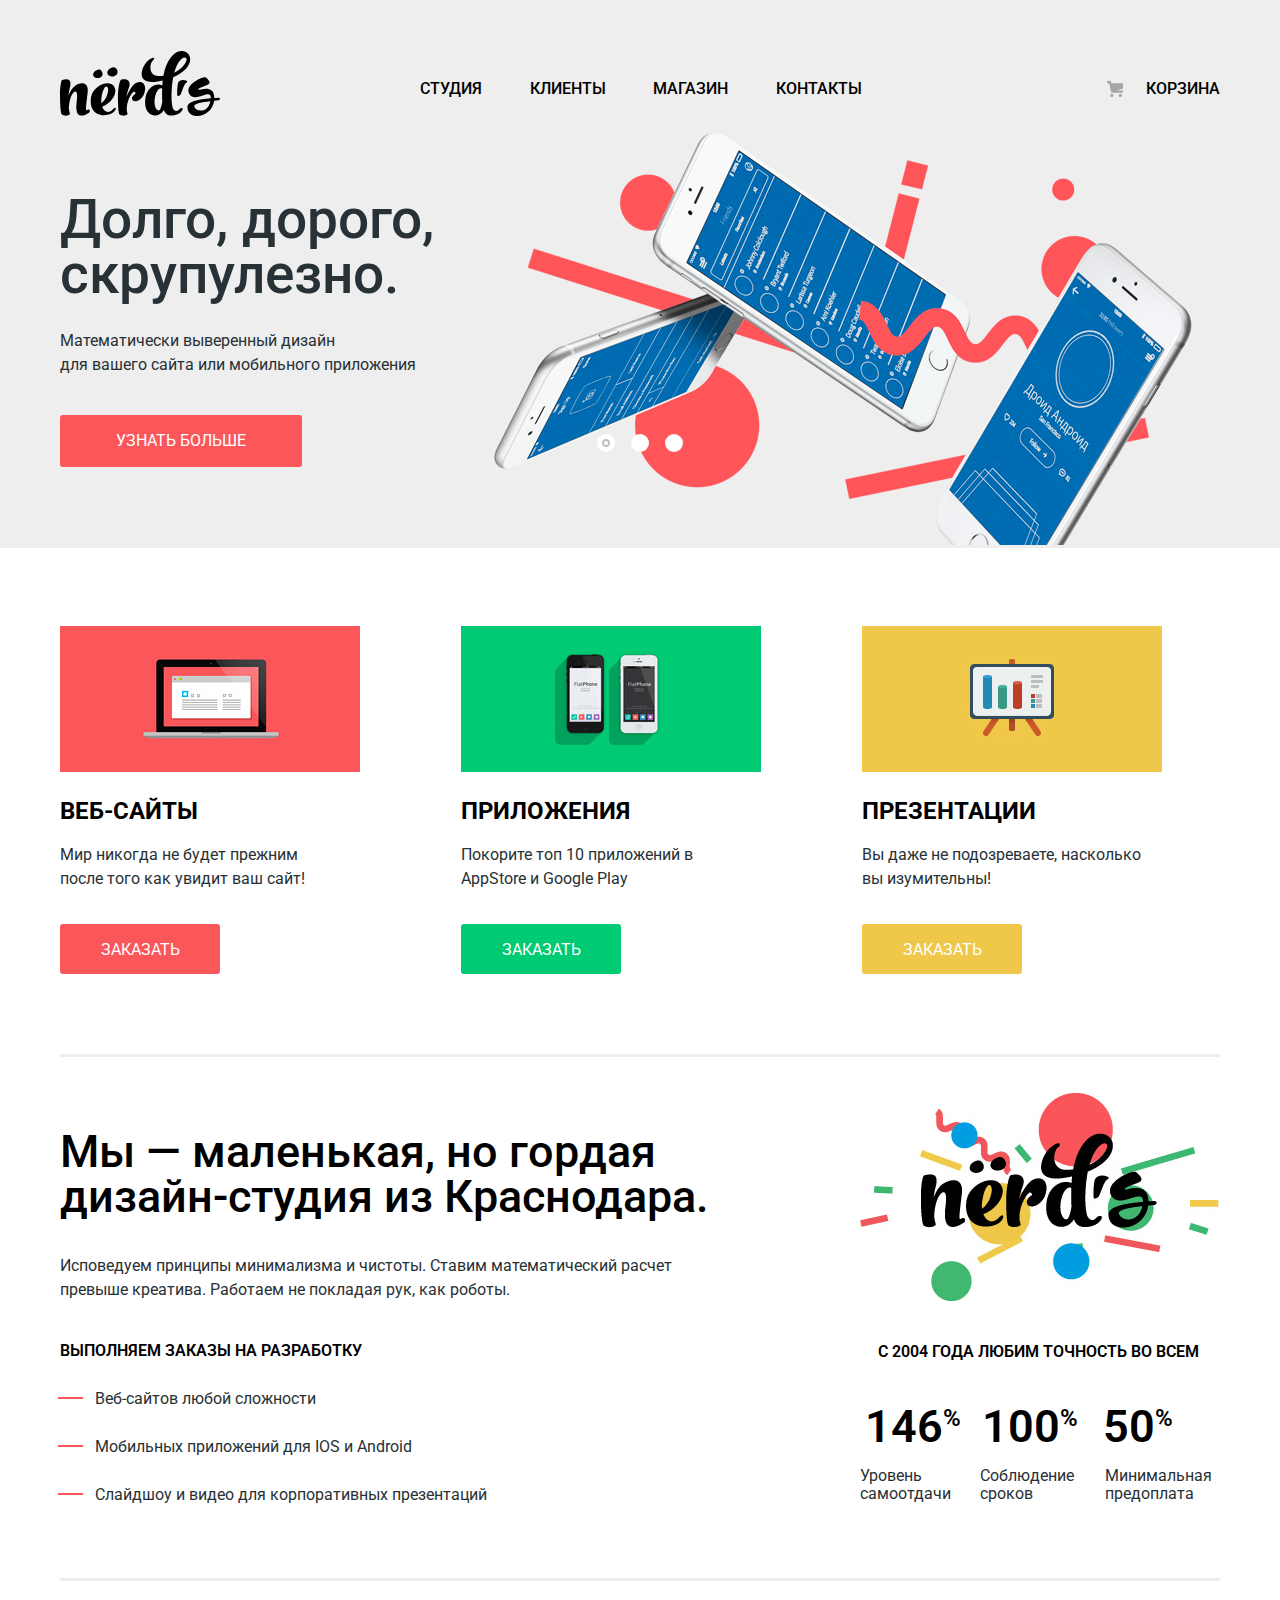
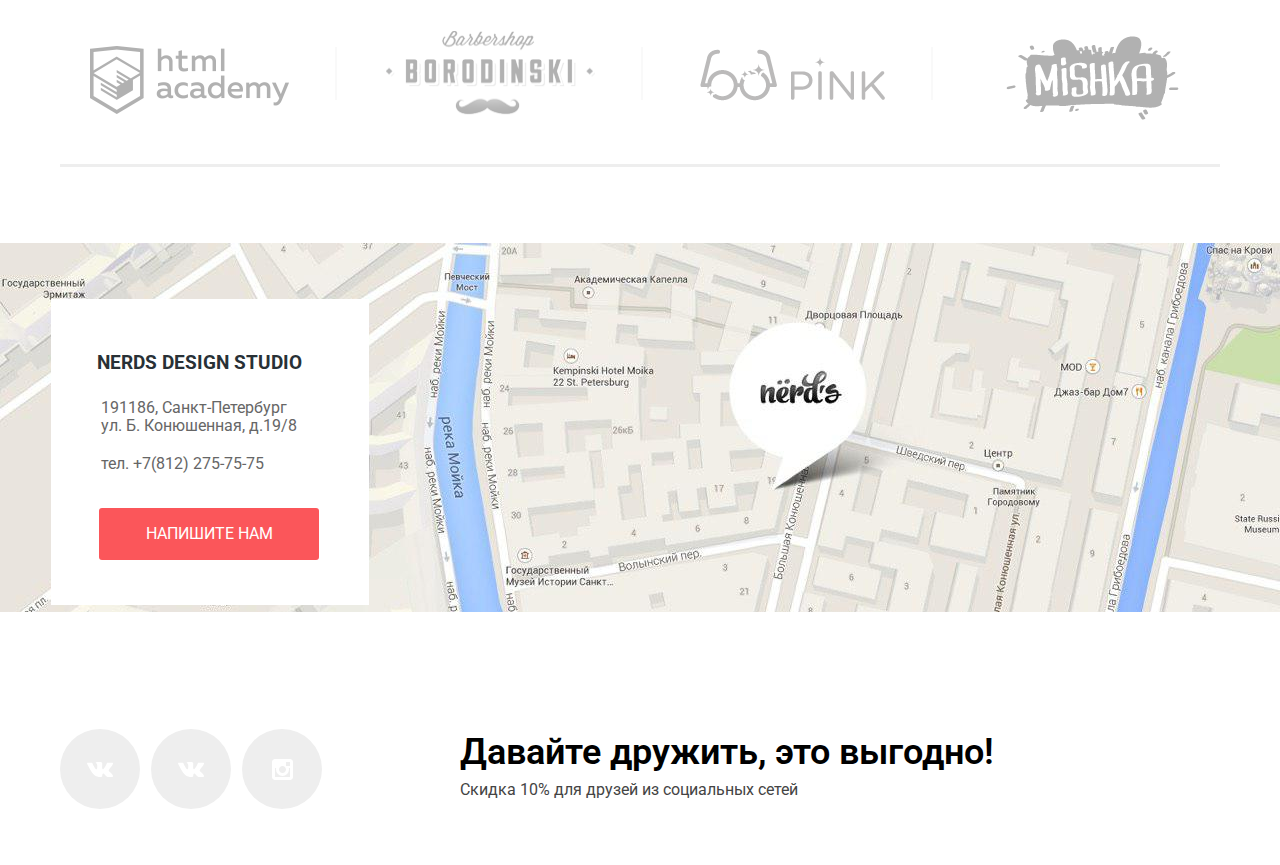
==== commit cd21927c: "08/01" ====
--- a/index.html
+++ b/index.html
@@ -19,7 +19,7 @@
                <li><a href="contacts.html"> контакты </a></li>
             </ul>
             <ul class="basket">
-               <li class="basket-style"><a class="basket-link active-link-basket" href="basket.html"> корзина </a></li>
+               <li class="basket-style"><a class="basket-link" href="basket.html"> корзина </a></li>
             </ul>
          </nav>
       </header>
@@ -28,10 +28,11 @@
          <section class="tagline">
            <div class="container">
             <h2 class="visually-hidden"> слоган </h2>
-            <div class="slider-controls">
+
         <input class="visually-hidden" type="radio" id="product-1" name="toggle" checked>
         <input class="visually-hidden" type="radio" id="product-2" name="toggle">
         <input class="visually-hidden" type="radio" id="product-3" name="toggle">
+        <div class="slider-controls">
           <label class="slider-controls-item slider-controls-item--1" for="product-1">Первый</label>
           <label class="slider-controls-item slider-controls-item--2" for="product-2">Второй</label>
           <label class="slider-controls-item slider-controls-item--3" for="product-3">Третий</label>
@@ -52,7 +53,7 @@
             <div class="slider-item">
                <h3 class="main-tagline"> Только ночь, <br> только хардкор </h3>
                <p class="baseline"> Работать днем как все?
-                  <br> Мы против этого Ближе к полуночи работа только начинается.
+                 Мы против этого <br> Ближе к полуночи работа только начинается.
                </p>
                <a class="button button-learnmore" href="learnmore.html"> узнать больше </a>
             </div>
@@ -117,7 +118,7 @@
             <h2 class="visually-hidden"> Партнеры </h2>
             <ul class="partners-list">
                <li class="partners-item">
-                  <a href="htmlacademy.ru">
+                  <a href="https://htmlacademy.ru/intensive/htmlcss">
                   <img  class="htmlacademy" src="img/logo-1.png" width="199" height="68" alt="html academy"></a>
                </li>
                <li class="partners-item">
@@ -186,7 +187,7 @@
             </p>
             <p class="form-part">
                <label class="form-label" for="email-field">Ваш e-mail: </label>
-               <input class="form-input" type="text" name="email" id="email-field" placeholder="email@example.com">
+               <input class="form-input" type="email" name="email" id="email-field" placeholder="email@example.com">
             </p>
             <p class="form-full">
                <label class="form-label" for="text-field">Текст письма: </label>
--- a/css/style.css
+++ b/css/style.css
@@ -103,21 +103,6 @@
 .basket:hover{
  color: #fb565a
   }
-.basket-style:active,
-.basket-style:focus{
-  position: relative;
-}
-.basket-style:active::before,
-.basket-style:focus::before{
-  content:"";
-  display: block;
-  position: absolute;
-  left:0;
-  bottom:-7px;
-  background:#fb565a;
-  width:100%;
-  height:2px;
-}
 .basket-link{
   position: relative;
   padding-left: 36px;
@@ -429,10 +414,10 @@
         height: 230px;
         background-color: #eeeeee;
         position: absolute;
-        bottom: 72px;
+        bottom: 0;
         left: 0;
         }
-.templates-item + .pop-up-block:hover {
+.templates-item:hover .pop-up-block {
   display: block;
 }
 
@@ -530,11 +515,11 @@
   list-style: none;
   padding:0;
 }
-.sort-out{
+.sort-out-up{
   position: relative;
   cursor: pointer;
 }
-.sort-out::after{
+.sort-out-up::after{
   position: absolute;
   content: "";
   top: -4px;
@@ -542,10 +527,15 @@
   width: 10px;
   height: 10px;
   background-image: url(../img/icon-up-dir.svg);
+  background-repeat: no-repeat;
+  background-size: contain;
   opacity: 0.2;
 }
-
-.sort-out::before{
+.sort-out-down {
+  position: relative;
+  cursor: pointer;
+}
+.sort-out-down::after{
   position: absolute;
   content: "";
   top: -4px;
@@ -553,20 +543,25 @@
   width: 10px;
   height: 10px;
   background-image: url(../img/icon-down-dir.svg);
+  background-repeat: no-repeat;
+  background-size: contain;
   opacity: 0.2;
 }
-.sort-out:active::after,
-.sort-out:focus::after{
+.sort-out-up::after:hover{
+  opacity:0.3
+}
+.sort-out-up:active::after,
+.sort-out-up:focus::after{
   opacity: 1
 }
-.sort-out:active::before,
-.sort-out:focus::before{
+.sort-out-down::after:hover {
+  opacity:0.3
+}
+.sort-out-down:active::after,
+.sort-out-down:focus::after{
   opacity: 1
 }
-.sort-out::before:hover,
-.sort-out::after:hover{
-  opacity:0.3
-}
+
 
 .filter ul {
 font-size:14px;
@@ -577,7 +572,7 @@
 list-style: none;
 }
 .templates-list {
-  padding-top: 90px;
+padding-top: 48px;
 }
 .templates-items {
   list-style: none;
@@ -593,19 +588,17 @@
           justify-content: space-between;
 }
 .templates-item{
+  height: 616px;
   width:360px;
   position: relative;
-  margin-bottom: 66px;
+  margin-bottom: 32px;
   border: 1px solid #e9e9e9;
 }
 .templates-item::before {
-  position: absolute;
   content:"";
   display: block;
   width: 360px;
   height: 40px;
-  top: -40px;
-  left: 0;
   background: url(../img/browser.svg);
   opacity: 0.12;
 }
@@ -671,6 +664,7 @@
 .slider-list {
   margin: 0;
   padding: 0;
+  min-height: 419px;
 }
 .items-list ul {
   list-style:none;
@@ -682,9 +676,7 @@
 .slider-item {
   display: none;
 }
-.slider-item:nth-child(1) {
-  display: block;
-}
+
 .slider-item:nth-child(1) {
   padding-bottom:   81px;
 	background: url(../img/slide1.png);
@@ -692,12 +684,14 @@
 	background-position:   94% 6px;
 }
 .slider-item:nth-child(2) {
+  padding-bottom: 81px;
   background-image: url(../img/slide2.png);
   background-repeat: no-repeat;
   background-position: 100% 0;
 }
 
 .slider-item:nth-child(3) {
+  padding-bottom: 81px;
   background-image: url(../img/slide3.png);
   background-repeat: no-repeat;
   background-position: 100% 20px;
@@ -731,6 +725,7 @@
 }
 
 .main-tagline {
+  padding-top: 66px;
   max-width: 600px;
   margin: 0;
   margin-bottom: 27px;
@@ -1166,18 +1161,17 @@
 }
 .pagination-link{
   font-weight: 500;
-  font-size:16px;
-  line-height:18px;
-  color:black;
-  text-transform: uppercase;
-  display:block;
-  text-align:center;
-  padding-right: 16px;
-  padding-left: 19px;
-  padding-top: 12px;
-  padding-bottom: 12px;
-  background-color: #eeeeee;
-  border: 3px solid #eeeeee;
+      font-size: 16px;
+      line-height: 18px;
+      color: black;
+        background-color: #eeeeee;
+      text-transform: uppercase;
+      display: block;
+      text-align: center;
+      padding-right: 20px;
+      padding-left: 20px;
+      padding-top: 14px;
+      padding-bottom: 14px;
 border-radius: 2px
 }
 
@@ -1194,11 +1188,12 @@
   display:-ms-flexbox;
   display:flex;
   padding:0;
-
+  padding-top: 28px;
+  padding-bottom: 11px;
 }
 
 .items-list li{
-  margin-right:10px;
+    margin-right: 11px;
 }
 .about{
   margin-top: 118px;
@@ -1468,6 +1463,22 @@
   padding-left: 14px;
   padding-right: 14px;
 }
+
+.form-input:active,
+.form-input:focus {
+  color: #444444;
+  border-color: #444444;
+}
+.form-input:invalid{
+  border-color: #e74246;
+  color: #e74246;
+}
+
+textarea:active,
+textarea:focus {
+  color: #444444;
+  border-color: #444444;
+}
 .form-textarea{
   margin-top: 7px;
   height:103px;
@@ -1477,6 +1488,7 @@
   padding-left: 14px;
   padding-right: 14px;
   padding-top: 9px;
+
 }
 .form-button{
   margin-top:47px;
@@ -1509,11 +1521,19 @@
 }
 .pagination-link:hover{
   background-color: #dfdfdf;
-  border: 3px solid #dfdfdf;
 }
 .active-point {
   background-color: #ffffff;
   border: 3px solid #dbdbdb;
+  display: block;
+font-weight: 500;
+font-size: 16px;
+line-height: 18px;
+padding-bottom: 12px;
+padding-left: 18px;
+padding-right: 18px;
+padding-top: 12px;
+}
 }
 .filter-link:active,
 .filter-link:focus {
@@ -1555,27 +1575,41 @@
   position: absolute;
   left: -37px;
   top: 8px;
+  opacity: 0.5;
   width: 20px;
   height: 20px;
   border-radius: 4px;
-  border: 3px solid #a6a6a6;
   background-image: url(../img/checkbox-off.svg);
   background-repeat: no-repeat;
   background-position: 0 0;
+  background-size: contain;
 }
 .filter-input-checkbox:checked + label::after {
   content: "";
   position: absolute;
-  left:-34px;
+  left:-37px;
   top: 9px;
-  width: 20px;
-  height: 20px;
+  opacity: 0.5;
+  width: 23px;
+  height: 23px;
 color:  #a6a6a6;
+  background-size: contain;
   background-image: url(../img/checkbox-on.svg);
   background-repeat: no-repeat;
   background-position: 0 0;
 }
-
+.filter-input-checkbox:checked + label::before {
+  opacity: 0;
+}
+.checkbox-btn:hover::before {
+  opacity: 1;
+}
+.checkbox-btn:hover::after {
+  opacity: 1;
+}
+.checkbox-btn:disabled {
+  opacity: 0.3;
+}
 .filter-input-radio + label::before {
   content: "";
 
@@ -1604,6 +1638,18 @@
   background-repeat: no-repeat;
   background-position: 0 0;
 }
+.filter-input-radio:checked + label::before {
+  opacity: 0;
+}
 .inner-map{
   margin-top: 48px;
 }
+.radio-btn:hover::before {
+  opacity: 1;
+}
+.radio-btn:hover::after {
+  opacity: 1;
+}
+.radio-btn:disabled {
+  opacity: 0.3;
+}
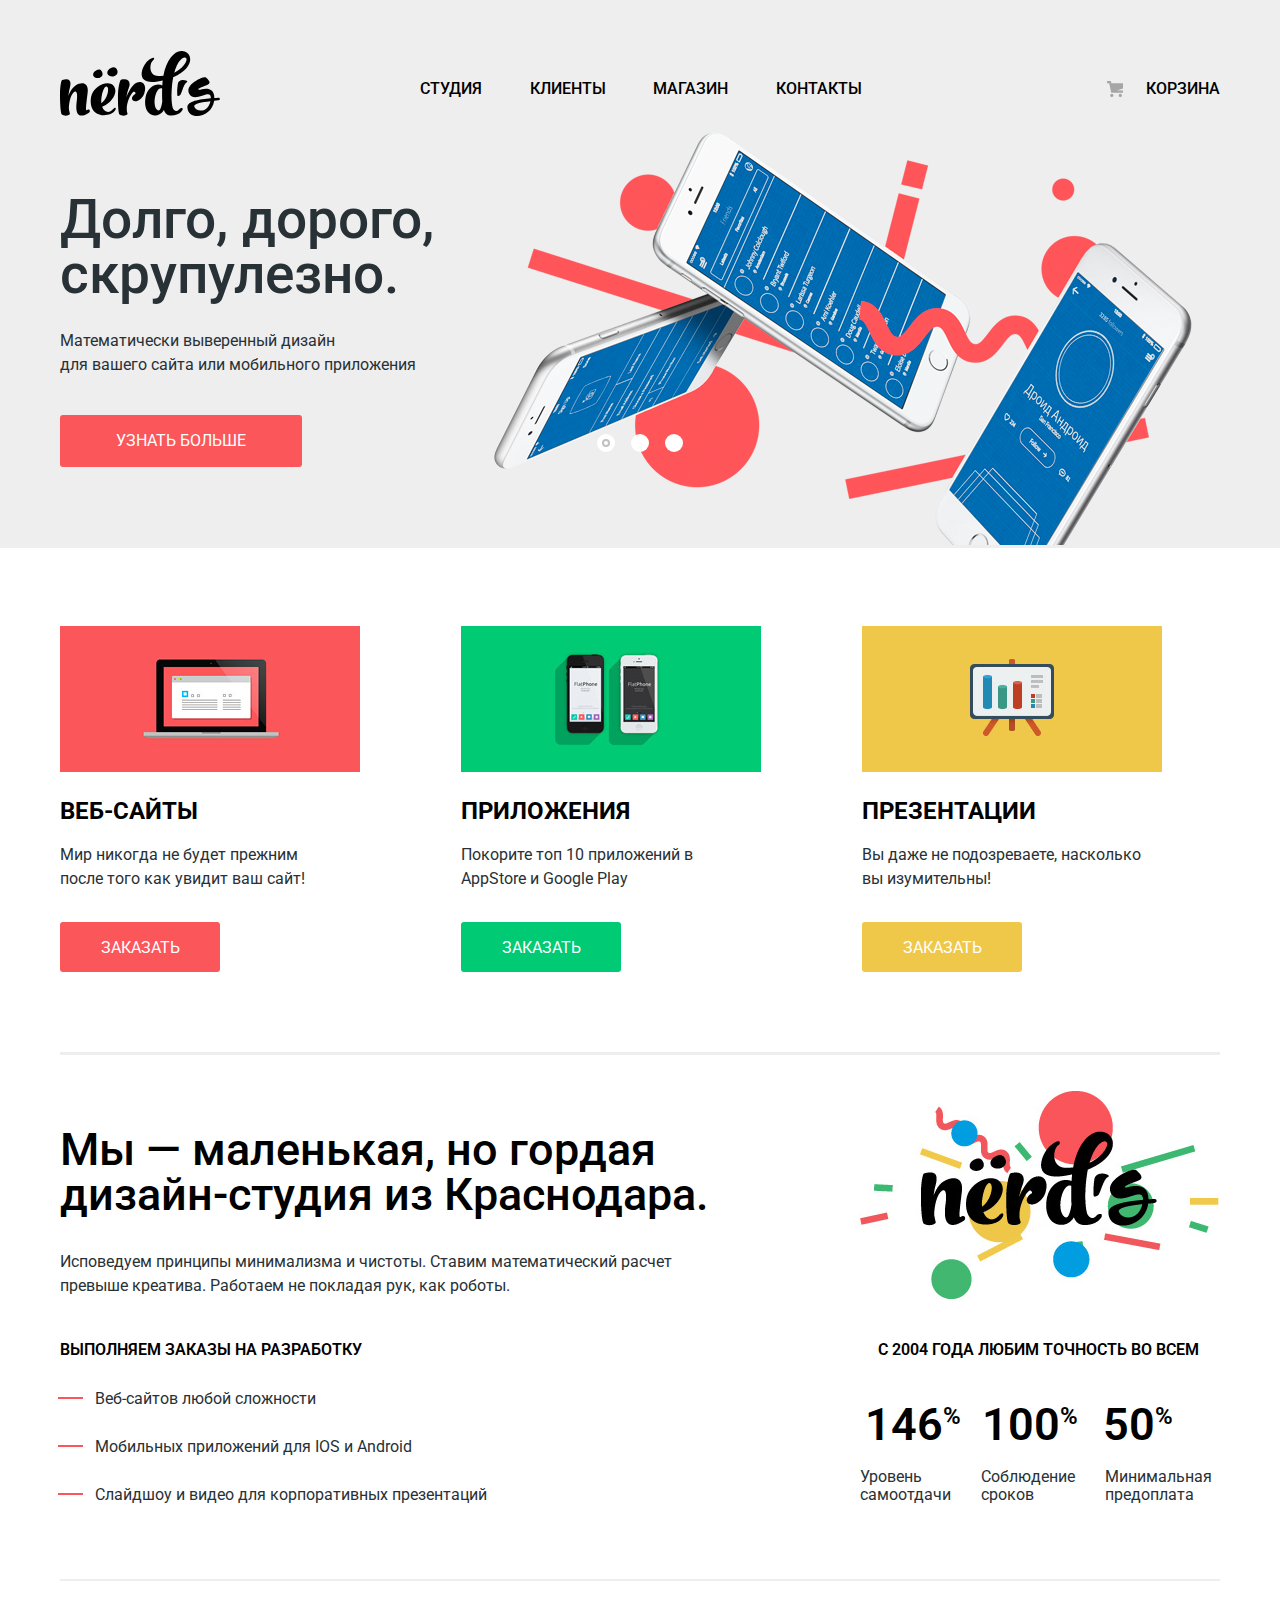
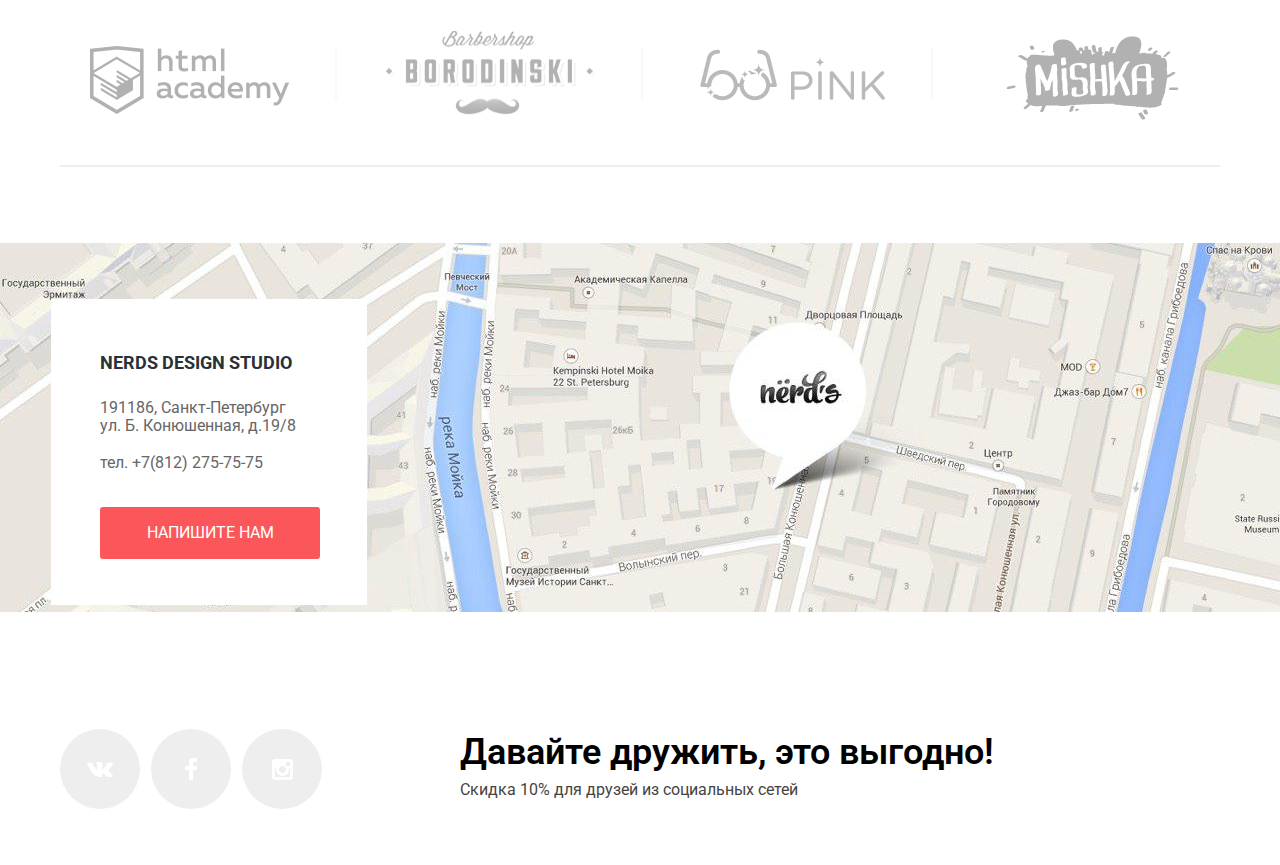
==== commit 9945efe3: "12/01" ====
--- a/index.html
+++ b/index.html
@@ -26,39 +26,38 @@
       <main class="main-content">
          <h1 class="visually-hidden"> Дизайн студия </h1>
          <section class="tagline">
-           <div class="container">
-            <h2 class="visually-hidden"> слоган </h2>
-
-        <input class="visually-hidden" type="radio" id="product-1" name="toggle" checked>
-        <input class="visually-hidden" type="radio" id="product-2" name="toggle">
-        <input class="visually-hidden" type="radio" id="product-3" name="toggle">
-        <div class="slider-controls">
-          <label class="slider-controls-item slider-controls-item--1" for="product-1">Первый</label>
-          <label class="slider-controls-item slider-controls-item--2" for="product-2">Второй</label>
-          <label class="slider-controls-item slider-controls-item--3" for="product-3">Третий</label>
-        </div>
-        <div class="slider-list">
-            <div class="slider-item">
-               <h3 class="main-tagline"> Долго, дорого,<br> cкрупулезно. </h3>
-               <p class="baseline"> Математически выверенный дизайн
-                  <br> для вашего сайта или мобильного приложения
-               </p>
-               <a class="button" href="learnmore.html"> узнать больше </a>
-            </div>
-            <div class="slider-item">
-               <h3 class="main-tagline"> Любим математику как никто другой </h3>
-               <p class="baseline"> Никакого креатива. Только математические формулы для расчета идеальных пропорций </p>
-               <a class="button" href="learnmore.html"> узнать больше </a>
-            </div>
-            <div class="slider-item">
-               <h3 class="main-tagline"> Только ночь, <br> только хардкор </h3>
-               <p class="baseline"> Работать днем как все?
-                 Мы против этого <br> Ближе к полуночи работа только начинается.
-               </p>
-               <a class="button button-learnmore" href="learnmore.html"> узнать больше </a>
-            </div>
-          </div>
-          </div>
+            <div class="container">
+               <h2 class="visually-hidden"> слоган </h2>
+               <input class="visually-hidden" type="radio" id="product-1" name="toggle" checked>
+               <input class="visually-hidden" type="radio" id="product-2" name="toggle">
+               <input class="visually-hidden" type="radio" id="product-3" name="toggle">
+               <div class="slider-controls">
+                  <label class="slider-controls-item slider-controls-item--1" for="product-1">Первый</label>
+                  <label class="slider-controls-item slider-controls-item--2" for="product-2">Второй</label>
+                  <label class="slider-controls-item slider-controls-item--3" for="product-3">Третий</label>
+               </div>
+               <div class="slider-list">
+                  <div class="slider-item">
+                     <h3 class="main-tagline"> Долго, дорого,<br> cкрупулезно. </h3>
+                     <p class="baseline"> Математически выверенный дизайн
+                        <br> для вашего сайта или мобильного приложения
+                     </p>
+                     <a class="button" href="learnmore.html"> узнать больше </a>
+                  </div>
+                  <div class="slider-item">
+                     <h3 class="main-tagline"> Любим математику как никто другой </h3>
+                     <p class="baseline"> Никакого креатива. Только математические формулы для расчета идеальных пропорций </p>
+                     <a class="button" href="learnmore.html"> узнать больше </a>
+                  </div>
+                  <div class="slider-item">
+                     <h3 class="main-tagline"> Только ночь, <br> только хардкор </h3>
+                     <p class="baseline"> Работать днем как все?
+                        Мы против этого <br> Ближе к полуночи работа только начинается.
+                     </p>
+                     <a class="button button-learnmore" href="learnmore.html"> узнать больше </a>
+                  </div>
+               </div>
+            </div>
          </section>
          <section class="project container">
             <ul class="project-list">
@@ -75,7 +74,7 @@
                   <a class="button button-app" href="make-order.html"> заказать </a>
                </li>
                <li class="project-item">
-                 <img src="img/illustration-3.jpg" width="300" height="146" alt="презентации">
+                  <img src="img/illustration-3.jpg" width="300" height="146" alt="презентации">
                   <h3 class="project-title"> Презентации </h3>
                   <p class="paragraph"> Вы даже не подозреваете, насколько вы изумительны! </p>
                   <a class="button button-presentation" href="make-order.html"> заказать </a>
@@ -143,7 +142,7 @@
                <p  class="address address-phone">тел. +7(812) 275-75-75</p>
                <a class="button contact-button" href="mail.html">напишите нам</a>
             </div>
-            <img src="img/map1.jpg" alt="карта">
+            <img src="img/map3.jpg" alt="карта">
             <iframe src="https://yandex.ru/map-widget/v1/?um=constructor%3A26607953117868394d844144b5d8f79c855f5afc9ba3518503bff90c0f9702a8&amp;source=constructor"></iframe>
          </section>
       </main>
@@ -151,36 +150,45 @@
          <section class="social">
             <ul class="social-icons">
                <li>
-                <a href="nerds-vk.html" class="social-link"> <span class="visually-hidden">vk</span>
-                  <svg xmlns="http://www.w3.org/2000/svg" width="26" height="15" viewBox="0 0 26 15"><path fill="#FFF" d="M16.138 11.51c.956-.309 2.18 2.04 3.483 2.939.978.681 1.727.534 1.727.534l3.473-.05s1.815-.112.957-1.554c-.071-.12-.503-1.069-2.585-3.022-2.177-2.043-1.882-1.712.739-5.244 1.597-2.153 2.236-3.468 2.036-4.028-.192-.539-1.365-.399-1.365-.399L20.69.713c-.381.001-.704.119-.851.515-.003.004-.621 1.666-1.445 3.079-1.741 2.989-2.436 3.148-2.724 2.961-.661-.433-.494-1.737-.494-2.664 0-2.897.432-4.105-.846-4.417-.427-.104-.739-.172-1.828-.182-1.392-.021-2.574 0-3.244.329-.445.223-.786.712-.579.74.26.035.843.16 1.155.586.401.552.389 1.789.389 1.789s.229 3.411-.54 3.834c-.528.29-1.25-.302-2.803-3.016-.793-1.388-1.392-2.922-1.392-2.922s-.116-.285-.326-.441c-.25-.185-.6-.244-.6-.244L.848.684S.29.7.085.946c-.182.218-.015.668-.015.668s2.909 6.881 6.203 10.347c3.02 3.182 6.452 2.971 6.452 2.971h1.555s.469-.054.709-.312c.224-.24.214-.691.214-.691s-.031-2.109.935-2.419z"/>
-                  </svg>
-                </a>
+                  <a href="nerds-vk.html" class="social-link">
+                     <span class="visually-hidden">vk</span>
+                     <svg xmlns="http://www.w3.org/2000/svg" width="26" height="15" viewBox="0 0 26 15">
+                        <path fill="#FFF" d="M16.138 11.51c.956-.309 2.18 2.04 3.483 2.939.978.681 1.727.534 1.727.534l3.473-.05s1.815-.112.957-1.554c-.071-.12-.503-1.069-2.585-3.022-2.177-2.043-1.882-1.712.739-5.244 1.597-2.153 2.236-3.468 2.036-4.028-.192-.539-1.365-.399-1.365-.399L20.69.713c-.381.001-.704.119-.851.515-.003.004-.621 1.666-1.445 3.079-1.741 2.989-2.436 3.148-2.724 2.961-.661-.433-.494-1.737-.494-2.664 0-2.897.432-4.105-.846-4.417-.427-.104-.739-.172-1.828-.182-1.392-.021-2.574 0-3.244.329-.445.223-.786.712-.579.74.26.035.843.16 1.155.586.401.552.389 1.789.389 1.789s.229 3.411-.54 3.834c-.528.29-1.25-.302-2.803-3.016-.793-1.388-1.392-2.922-1.392-2.922s-.116-.285-.326-.441c-.25-.185-.6-.244-.6-.244L.848.684S.29.7.085.946c-.182.218-.015.668-.015.668s2.909 6.881 6.203 10.347c3.02 3.182 6.452 2.971 6.452 2.971h1.555s.469-.054.709-.312c.224-.24.214-.691.214-.691s-.031-2.109.935-2.419z"/>
+                     </svg>
+                  </a>
                </li>
                <li>
-                <a href="nerds-fb.html" class="social-link"> <span class="visually-hidden">fb</span>
-                  <svg xmlns="http://www.w3.org/2000/svg" width="26" height="15" viewBox="0 0 26 15"><path fill="#FFF" d="M16.138 11.51c.956-.309 2.18 2.04 3.483 2.939.978.681 1.727.534 1.727.534l3.473-.05s1.815-.112.957-1.554c-.071-.12-.503-1.069-2.585-3.022-2.177-2.043-1.882-1.712.739-5.244 1.597-2.153 2.236-3.468 2.036-4.028-.192-.539-1.365-.399-1.365-.399L20.69.713c-.381.001-.704.119-.851.515-.003.004-.621 1.666-1.445 3.079-1.741 2.989-2.436 3.148-2.724 2.961-.661-.433-.494-1.737-.494-2.664 0-2.897.432-4.105-.846-4.417-.427-.104-.739-.172-1.828-.182-1.392-.021-2.574 0-3.244.329-.445.223-.786.712-.579.74.26.035.843.16 1.155.586.401.552.389 1.789.389 1.789s.229 3.411-.54 3.834c-.528.29-1.25-.302-2.803-3.016-.793-1.388-1.392-2.922-1.392-2.922s-.116-.285-.326-.441c-.25-.185-.6-.244-.6-.244L.848.684S.29.7.085.946c-.182.218-.015.668-.015.668s2.909 6.881 6.203 10.347c3.02 3.182 6.452 2.971 6.452 2.971h1.555s.469-.054.709-.312c.224-.24.214-.691.214-.691s-.031-2.109.935-2.419z"/>
-                  </svg>
-                </a>
+                  <a href="nerds-fb.html" class="social-link">
+                     <span class="visually-hidden">fb</span>
+                     <svg xmlns="http://www.w3.org/2000/svg" width="12" height="22" viewBox="0 0 12 22">
+                        <path fill="#FFF" d="M12 4V0H8a4 4 0 0 0-4 4v4H0v4h4v10h4V12h4V8H8V4h4z"/>
+                     </svg>
+                  </a>
                </li>
                <li>
-                  <a href="nerds-insta.html" class="social-link"> <span class="visually-hidden">instagram</span>
-                  <svg xmlns="http://www.w3.org/2000/svg" width="21" height="21" viewBox="0 0 21 21"><path fill="#FFF" d="M18 0H3C1.35 0 0 1.35 0 3v15c0 1.65 1.35 3 3 3h15c1.65 0 3-1.35 3-3V3c0-1.65-1.35-3-3-3zm-7.5 7c1.93 0 3.5 1.57 3.5 3.5S12.43 14 10.5 14 7 12.43 7 10.5 8.57 7 10.5 7zM18 18H3V9h1.181A6.504 6.504 0 0 0 4 10.5a6.5 6.5 0 1 0 13 0 6.45 6.45 0 0 0-.181-1.5H18v9zm0-11h-4V3h4v4z"/>
-                  </svg>
-                </a>
+                  <a href="nerds-insta.html" class="social-link">
+                     <span class="visually-hidden">instagram</span>
+                     <svg xmlns="http://www.w3.org/2000/svg" width="21" height="21" viewBox="0 0 21 21">
+                        <path fill="#FFF" d="M18 0H3C1.35 0 0 1.35 0 3v15c0 1.65 1.35 3 3 3h15c1.65 0 3-1.35 3-3V3c0-1.65-1.35-3-3-3zm-7.5 7c1.93 0 3.5 1.57 3.5 3.5S12.43 14 10.5 14 7 12.43 7 10.5 8.57 7 10.5 7zM18 18H3V9h1.181A6.504 6.504 0 0 0 4 10.5a6.5 6.5 0 1 0 13 0 6.45 6.45 0 0 0-.181-1.5H18v9zm0-11h-4V3h4v4z"/>
+                     </svg>
+                  </a>
                </li>
             </ul>
             <div class="benefit">
-            <b class="call-action"> Давайте дружить, это выгодно! </b>
-            <p class="discount"> Скидка 10% для друзей из социальных сетей </p>
-          </div>
+               <b class="call-action"> Давайте дружить, это выгодно! </b>
+               <p class="discount"> Скидка 10% для друзей из социальных сетей </p>
+            </div>
          </section>
       </footer>
       <section class="contact-us contact-us-login">
          <h2> Напишите нам </h2>
          <form class="user-data" action="https://echo.htmlacademy.ru" method="post">
-           <button class="modal-close" type="button">Закрыть
-             <svg xmlns="http://www.w3.org/2000/svg" width="21" height="21" viewBox="0 0 21 21"><path fill="#fb565a" d="M13.328 10.5l7.371-7.371a1.003 1.003 0 0 0 0-1.414L19.285.3a1.003 1.003 0 0 0-1.414 0L10.5 7.672 3.129.301a1.003 1.003 0 0 0-1.414 0L.301 1.715a1.003 1.003 0 0 0 0 1.414L7.672 10.5.301 17.871a1.003 1.003 0 0 0 0 1.414l1.415 1.414a1.003 1.003 0 0 0 1.414 0l7.371-7.371 7.371 7.371a1.003 1.003 0 0 0 1.414 0l1.414-1.414a1.003 1.003 0 0 0 0-1.414L13.328 10.5z"/></svg>
-           </button>
+            <button class="modal-close" type="button">
+               Закрыть
+               <svg xmlns="http://www.w3.org/2000/svg" width="21" height="21" viewBox="0 0 21 21">
+                  <path fill="#fb565a" d="M13.328 10.5l7.371-7.371a1.003 1.003 0 0 0 0-1.414L19.285.3a1.003 1.003 0 0 0-1.414 0L10.5 7.672 3.129.301a1.003 1.003 0 0 0-1.414 0L.301 1.715a1.003 1.003 0 0 0 0 1.414L7.672 10.5.301 17.871a1.003 1.003 0 0 0 0 1.414l1.415 1.414a1.003 1.003 0 0 0 1.414 0l7.371-7.371 7.371 7.371a1.003 1.003 0 0 0 1.414 0l1.414-1.414a1.003 1.003 0 0 0 0-1.414L13.328 10.5z"/>
+               </svg>
+            </button>
             <p class="form-part">
                <label class="form-label" for="login-field">Ваше имя: </label>
                <input class="form-input" type="text" name="login" id="login-field" placeholder="Имя Фамилия">
@@ -193,8 +201,7 @@
                <label class="form-label" for="text-field">Текст письма: </label>
                <textarea class="form-textarea" name="text" id="text-field" placeholder="В свободной форме"></textarea>
             </p>
-               <button class="button form-button" type="submit" value="Отправить"> Отправить </button>
-
+            <button class="button form-button" type="submit" value="Отправить"> Отправить </button>
          </form>
       </section>
    </body>
--- a/css/style.css
+++ b/css/style.css
@@ -1,1655 +1,1778 @@
 body {
-
-  margin: 0;
-  padding: 0;
-  font-family: "Roboto",Arial,sans-serif;
-  font-size: 16px;
-  line-height: 24px;
-  font-weight: 400;
-  color: #283136;
-  background-color: #ffffff;
-  min-width: 1200px;
-  }
-
-  .container {
-    width:1160px;
-    padding: 0 20px;
-    margin:0 auto;
-  }
+	margin: 0;
+	padding: 0;
+	font-family: "Roboto", Arial, sans-serif;
+	font-size: 16px;
+	line-height: 24px;
+	font-weight: 400;
+	color: #283136;
+	background-color: #ffffff;
+	min-width: 1200px;
+}
+
+.container {
+	width: 1160px;
+	padding: 0 20px;
+	margin: 0 auto;
+}
 
 .grey {
-  background-color: #eeeeee;
-  color: inherit;
-  padding-top: 67px;
-  padding-bottom: 108px;
-}
+	background-color: #eeeeee;
+	color: inherit;
+	padding-top: 67px;
+	padding-bottom: 108px;
+}
+
 a {
-  text-decoration: none;
+	text-decoration: none;
 }
 
 .main-navigation {
-  padding-top:   3px;
-  font-size: 16px;
-    line-height: 30px;
-    color: #000000;
-    font-weight: 500;
-    text-transform:uppercase;
-    width:1160px;
-    padding: 0 20px;
-    margin:0 auto;
-    display: -webkit-box;
-    display: -ms-flexbox;
-    display: flex;
-    -webkit-box-pack: justify;
-        -ms-flex-pack: justify;
-            justify-content: space-between;
-    -webkit-box-align:center;
-        -ms-flex-align:center;
-            align-items:center;
-
+	padding-top: 3px;
+	font-size: 16px;
+	line-height: 30px;
+	color: #000000;
+	font-weight: 500;
+	text-transform: uppercase;
+	width: 1160px;
+	padding: 0 20px;
+	margin: 0 auto;
+	display: -webkit-box;
+	display: -ms-flexbox;
+	display: flex;
+	-webkit-box-pack: justify;
+	-ms-flex-pack: justify;
+	justify-content: space-between;
+	-webkit-box-align: center;
+	-ms-flex-align: center;
+	align-items: center;
 }
 
 .site-navigation {
-  list-style:   none;
-	display:   -webkit-box;
-	display:   -ms-flexbox;
-	display:   flex;
-	padding-left:   0;
-	width:   442px;
-	padding-right:   8px;
-	-webkit-box-pack:   justify;
-	    -ms-flex-pack:   justify;
-	        justify-content:   space-between;
-  display:flex;
-
-}
-.site-navigation li{
-  margin: 0;
+	list-style: none;
+	display: -webkit-box;
+	display: -ms-flexbox;
+	display: flex;
+	padding-left: 0;
+	width: 442px;
+	padding-right: 8px;
+	-webkit-box-pack: justify;
+	-ms-flex-pack: justify;
+	justify-content: space-between;
+	display: flex;
+}
+
+.site-navigation li {
+	margin: 0;
 }
 
 .site-navigation a {
-  color: #000000;
-}
-
-.site-navigation a:hover{
-  color: #fb565a
-}
+	color: #000000;
+}
+
+.site-navigation a:hover {
+	color: #fb565a
+}
+
 .site-navigation a:active,
 .site-navigation a:focus {
-  color: #a6a6a6;
-}
+	color: #a6a6a6;
+}
+
+
 /*активный, на странице*/
-.active-link{
-  color: #000000;
-  position:relative;
-  }
-.active-link::before{
-  content:"";
-  display: block;
-  position: absolute;
-  left:0;
-  bottom:-12px;
-  background:#fb565a;
-  width:100%;
-  height:2px;
-}
-
-.basket{
-  color: #000000;
-  list-style:   none;
-	font-weight:   500;
-	margin:   0px;
-}
-.basket:hover{
- color: #fb565a
-  }
-.basket-link{
-  position: relative;
-  padding-left: 36px;
-  color: #000000;
-}
+
+.active-link {
+	color: #000000;
+	position: relative;
+}
+
+.active-link::before {
+	content: "";
+	display: block;
+	position: absolute;
+	left: 0;
+	bottom: -12px;
+	background: #fb565a;
+	width: 100%;
+	height: 2px;
+}
+
+.basket {
+	color: #000000;
+	list-style: none;
+	font-weight: 500;
+	margin: 0px;
+}
+
+.basket:hover {
+	color: #fb565a
+}
+
+.basket-link {
+	position: relative;
+	padding-left: 36px;
+	color: #000000;
+}
+
 .basket-link::before {
-  position:   absolute;
-	left:   -5px;
-	top:   2px;
-	content:   "";
-	display:   block;
-	width:   19px;
-	height:   16px;
-	background:   url(../img/cart-icon.svg) 50% 50% no-repeat;
-	background-size:   contain;
-}
-.basket-link:hover{
-  color: #fa6064;
-}
+	position: absolute;
+	left: -5px;
+	top: 2px;
+	content: "";
+	display: block;
+	width: 19px;
+	height: 16px;
+	background: url(../img/cart-icon.svg) 50% 50% no-repeat;
+	background-size: contain;
+}
+
+.basket-link:hover {
+	color: #fa6064;
+}
+
 .basket-link:active,
-.basket-link:focus{
-  color: #a6a6a6;
-}
+.basket-link:focus {
+	color: #a6a6a6;
+}
+
+
 /*активный,на странице*/
-.active-link-basket{
-  display: non;
-  position: relative;
-}
+
+.active-link-basket {
+	display: non;
+	position: relative;
+}
+
 .active-link-basket::after {
-  content:"";
-  display: block;
-  position: absolute;
-  left:0;
-  bottom:-7px;
-  background:#fb565a;
-  width:100%;
-  height:2px;
-}
-
-    .project-list {
-      list-style: none;
-      display: -webkit-box;
-      display: -ms-flexbox;
-      display: flex;
-      padding:0;
-      margin:0;
-      width:   1102px;
-    	-webkit-box-pack:   justify;
-    	    -ms-flex-pack:   justify;
-    	        justify-content:   space-between;
-
-}
-
-     .project-list h3 {
-       font-size:24px;
-       line-height:30px;
-       font-weight: 700;
-       color:#000000;
-       text-align:left;
-       margin:   0;
-    }
-
-    .project-list p {
-      font-size:16px;
-      line-height:24px;
-      font-weight: 400;
-      color:#283136;
-      text-align:left;
-      margin:   0;
- margin-top:   17px;
- padding-right:   20px;
-    }
-    .project-item{
- width:  300px;
+	content: "";
+	display: block;
+	position: absolute;
+	left: 0;
+	bottom: -7px;
+	background: #fb565a;
+	width: 100%;
+	height: 2px;
+}
+
+.project-list {
+	list-style: none;
+	display: -webkit-box;
+	display: -ms-flexbox;
+	display: flex;
+	padding: 0;
+	margin: 0;
+	width: 1102px;
+	-webkit-box-pack: justify;
+	-ms-flex-pack: justify;
+	justify-content: space-between;
+}
+
+.project-list h3 {
+	font-size: 24px;
+	line-height: 30px;
+	font-weight: 700;
+	color: #000000;
+	text-align: left;
+	margin: 0;
+}
+
+.project-list p {
+	font-size: 16px;
+	line-height: 24px;
+	font-weight: 400;
+	color: #283136;
+	text-align: left;
+	margin: 0;
+	margin-top: 17px;
+	padding-right: 20px;
+}
+
+.project-item {
+	width: 300px;
 }
 
 .small-studio {
-list-style: none;
-width:670px;
--ms-flex-negative: 0;
-    flex-shrink: 0;
-
-    }
-
-.studio-title{
-  margin: 0;
-  margin-top: 37px;
-  font-size: 45px;
-  line-height: 45px;
-  font-weight:500;
-  color:#000000;
-  background-color:inherit;
-  text-align:left;
-}
+	list-style: none;
+	width: 670px;
+	-ms-flex-negative: 0;
+	flex-shrink: 0;
+}
+
+.studio-title {
+	margin: 0;
+	margin-top: 37px;
+	font-size: 45px;
+	line-height: 45px;
+	font-weight: 500;
+	color: #000000;
+	background-color: inherit;
+	text-align: left;
+}
+
 .small-studio p {
-  font-size: 16px;
-  line-height: 24px;
-  color:inherit;
-  font-weight:400;
-  background-color:inherit;
-  text-align:left;
-  margin-top: 35px;
-}
-
+	font-size: 16px;
+	line-height: 24px;
+	color: inherit;
+	font-weight: 400;
+	background-color: inherit;
+	text-align: left;
+	margin-top: 33px;
+}
 
 .small-studio ul {
-  font-size: 16px;
-  line-height: 24px;
-  color:inherit;
-  font-weight:400;
-  background-color:inherit;
-  text-align:left;
-  list-style:none;
-  padding-left: 35px;
-  padding-top: 8px;
-
-}
+	font-size: 16px;
+	line-height: 24px;
+	color: inherit;
+	font-weight: 400;
+	background-color: inherit;
+	text-align: left;
+	list-style: none;
+	padding-left: 35px;
+	padding-top: 9px;
+}
+
 .what-we-do {
-  position: relative;
-
-}
-.what-we-do::before  {
-content: "";
-position: absolute;
-  top:10px;
-  left: -37px;
-  width:25px;
-  border-bottom:2px solid #fb565a;
-}
+	position: relative;
+}
+
+.what-we-do::before {
+	content: "";
+	position: absolute;
+	top: 10px;
+	left: -37px;
+	width: 25px;
+	border-bottom: 2px solid #fb565a;
+}
+
 .small-studio h3 {
-  text-transform:uppercase;
-  font-size: 16px;
-  font-weight:600;
-  color:#000000;
-  margin-top: 37px;
+	text-transform: uppercase;
+	font-size: 16px;
+	font-weight: 600;
+	color: #000000;
+	margin-top: 40px;
 }
 
 .we-do {
-  list-style: none;
-  height: 120px;
-  display: -webkit-box;
-  display: -ms-flexbox;
-  display: flex;
-  -webkit-box-orient: vertical;
-  -webkit-box-direction: normal;
-      -ms-flex-direction: column;
-          flex-direction: column;
-  -webkit-box-pack: justify;
-      -ms-flex-pack: justify;
-          justify-content: space-between;
-}
-    .we-do b{
-      font-size: 16px;
-      line-height: 24px;
-      font-size:400;
-      color:#000000;
-    }
+	list-style: none;
+	height: 120px;
+	display: -webkit-box;
+	display: -ms-flexbox;
+	display: flex;
+	-webkit-box-orient: vertical;
+	-webkit-box-direction: normal;
+	-ms-flex-direction: column;
+	flex-direction: column;
+	-webkit-box-pack: justify;
+	-ms-flex-pack: justify;
+	justify-content: space-between;
+}
+
+.we-do b {
+	font-size: 16px;
+	line-height: 24px;
+	font-size: 400;
+	color: #000000;
+}
+
 .partners {
-  margin-top: 105px;
-  position: relative;
-}
-.partners::after{
-  content: "";
-  position: absolute;
-  display: block;
-  width:calc((100% - 40px));
-  height: 3px;
-  left: 20px;
-  bottom: -40px;
-  background: #eeeeee;
-}
-
-.partners-list  {
-  width:1100px;
-  list-style: none;
-  padding:0;
-  margin:0 auto;
-  display: -webkit-box;
-  display: -ms-flexbox;
-  display: flex;
-}
-.partners-item{
-  position: relative;
-  opacity: 0.3;
-}
+	margin-top: 105px;
+	position: relative;
+}
+
+.partners::after {
+	content: "";
+	position: absolute;
+	display: block;
+	width: calc((100% - 40px));
+	height: 2px;
+	left: 20px;
+	bottom: -40px;
+	background: #eeeeee;
+}
+
+.partners-list {
+	width: 1100px;
+	list-style: none;
+	padding: 0;
+	margin: 0 auto;
+	display: -webkit-box;
+	display: -ms-flexbox;
+	display: flex;
+}
+
+.partners-item {
+	position: relative;
+	opacity: 0.3;
+}
+
 .partners-item:active,
-.partners-item:focus{
-opacity: 0.1;
-}
-.partners-item:hover{
-opacity: 1;
+.partners-item:focus {
+	opacity: 0.1;
+}
+
+.partners-item:hover {
+	opacity: 1;
 }
 
 .partners-item::before {
-    position: absolute;
-    content: "";
-    display: block;
-    top: 19px;
-    right: -48px;
-    background-color: #eeeeee;
-    width: 2px;
-    height: 53px;
-}
+	position: absolute;
+	content: "";
+	display: block;
+	top: 19px;
+	right: -48px;
+	background-color: #eeeeee;
+	width: 2px;
+	height: 53px;
+}
+
 .partners-item:last-child::before {
-  display: none;
+	display: none;
 }
 
 .htmlacademy {
-  padding-top: 18px;
-}
+	padding-top: 18px;
+}
+
 .borodinski {
-  padding-top: 3px;
-  padding-left: 97px;
-}
-.pink{
-  padding-left: 105px;
-  padding-top: 21px;
-}
+	padding-top: 3px;
+	padding-left: 97px;
+}
+
+.pink {
+	padding-left: 105px;
+	padding-top: 21px;
+}
+
 .mishka {
-  padding-left: 121px;
-  padding-top: 8px;
-}
+	padding-left: 121px;
+	padding-top: 8px;
+}
+
 .statistics {
-  text-align:center;
-margin-left: 116px;
-}
+	text-align: center;
+	margin-left: 116px;
+}
+
 .stats-logo {
-margin-left: 12px;
-margin-top: 1px;
-}
-        .statistic th {
-          font-size:45px;
-          line-height:10,06px;
-          width:410px;
-        }
+	margin-left: 12px;
+	margin-top: 1px;
+}
+
+.statistic th {
+	font-size: 45px;
+	line-height: 10, 06px;
+	width: 410px;
+}
 
 .advantages {
-margin-top: 32px;
-}
-
-        .contacts {
-          font-size:16px;
-          line-height:18px;
-          color:#666666;
-          text-align: left;
-        }
-
-        .contacts h3 {
-          font-size:18px;
-          line-height:30px;
-          color:#000000;
-          text-align: center;
-        }
-
-
-        caption th {
-          font-size: 46px;
-          line-height: 10.06px;
-          font-weight:700;
-          text-align: center;
-          color:#000000;
-        }
-         caption td {
-          font-size:16px;
-          line-height: 18px;
-          font-weight:400;
-          text-align:center;
-            color:inherit;
-        }
-
-        .contacts a.button {
-          display: block;
-         width: 242px;
-         padding: 13px 0;
-         margin-top: 25px;
-         font-size: 16px;
-         line-height: 18px;
-         color: #ffffff;
-         text-transform: uppercase;
-         text-align: center;
-         background: #fb565a;
-         border-radius: 3px;
-         border: 3px solid #fb565a;
-         border:   none;
-       	min-height:   22px;
-       	padding-top:   17px;
-
-        }
-
-        .friends {
-          list-style: none;
-        }
-
-        .friends b {
-          font-size:36px;
-          line-height:36px;
-          font-weight:700;
-          color:#000000;
-        }
-        .friends p {
-          font-size:16px;
-          line-height:22px;
-          color:#444444;
-          font-weight:400;
-        }
-.pop-up-block{
-  display: none;
-        width: 100%;
-        height: 230px;
-        background-color: #eeeeee;
-        position: absolute;
-        bottom: 0;
-        left: 0;
-        }
+	margin-top: 32px;
+}
+
+.contacts {
+	font-size: 16px;
+	line-height: 18px;
+	color: #666666;
+	text-align: left;
+}
+
+.contacts h3 {
+	font-size: 18px;
+	line-height: 30px;
+	color: #000000;
+	text-align: center;
+}
+
+caption th {
+	font-size: 46px;
+	line-height: 10.06px;
+	font-weight: 700;
+	text-align: center;
+	color: #000000;
+}
+
+caption td {
+	font-size: 16px;
+	line-height: 18px;
+	font-weight: 400;
+	text-align: center;
+	color: inherit;
+}
+
+.contacts a.button {
+	display: block;
+	width: 242px;
+	padding: 13px 0;
+	margin-top: 25px;
+	font-size: 16px;
+	line-height: 18px;
+	color: #ffffff;
+	text-transform: uppercase;
+	text-align: center;
+	background: #fb565a;
+	border-radius: 3px;
+	border: 3px solid #fb565a;
+	border: none;
+	min-height: 22px;
+	padding-top: 17px;
+}
+
+.friends {
+	list-style: none;
+}
+
+.friends b {
+	font-size: 36px;
+	line-height: 36px;
+	font-weight: 700;
+	color: #000000;
+}
+
+.friends p {
+	font-size: 16px;
+	line-height: 22px;
+	color: #444444;
+	font-weight: 400;
+}
+
+.pop-up-block {
+	display: none;
+	width: 100%;
+	height: 230px;
+	background-color: #eeeeee;
+	position: absolute;
+	bottom: 0;
+	left: 0;
+}
+
 .templates-item:hover .pop-up-block {
-  display: block;
-}
-
-body .inner-page {
-
-}
-.forms{
-  width:350px;
-}
-.catalog-content{
-  width: 763px;
-  padding-top: 50px;
-  padding-left: 137px;
-}
+	display: block;
+}
+
+body .inner-page {}
+
+.forms {
+	width: 350px;
+}
+
+.catalog-content {
+	width: 763px;
+	padding-top: 42px;
+	padding-left: 47px;
+}
+
 .forms fieldset {
-border: none;
-padding-left: 0;
-margin-left: 0;
-}
-  .forms legend {
-font-weight:600;
-font-size:18px;
-text-transform: uppercase;
-line-height: 30px;
-  }
-
-
-.filter-input:hover + label {
-  color: #000000
-}
-
-
-
-.filter-input:focus + label {
-  color: #283136;
-}
-
-.filter-input:disabled + label {
-  color: #000000;
-
-  opacity: 0.3;
-}
-
-button{
-display: block;
-width: 234px;
-padding: 13px 0;
-margin-top: 25px;
-font-size: 16px;
-line-height: 18px;
-color: #000000;
-text-transform: uppercase;
-text-align: center;
-background: #eeeeee;
-border-radius: 3px;
-border: 3px solid #eeeeee;
+	border: none;
+	padding-left: 0;
+	margin-left: 0;
+}
+
+.forms legend {
+	font-weight: 600;
+	font-size: 18px;
+	text-transform: uppercase;
+	line-height: 30px;
+}
+
+.filter-input:hover+label {
+	color: #000000
+}
+
+.filter-input:focus+label {
+	color: #283136;
+}
+
+.filter-input:disabled+label {
+	color: #000000;
+	opacity: 0.3;
+}
+
+button {
+	display: block;
+	width: 234px;
+	padding: 13px 0;
+	margin-top: 25px;
+	font-size: 16px;
+	line-height: 18px;
+	color: #000000;
+	text-transform: uppercase;
+	text-align: center;
+	background: #eeeeee;
+	border-radius: 3px;
+	border: 3px solid #eeeeee;
 }
 
 .form-price b {
-  font-size:18px;
-  line-height:30px;
-  color:000000;
+	font-size: 18px;
+	line-height: 30px;
+	color: 000000;
 }
 
 .form-grid b {
-  font-size:18px;
-  line-height:30px;
-  color:000000;
-}
+	font-size: 18px;
+	line-height: 30px;
+	color: 000000;
+}
+
 .inner h1 {
-  font-size:55px;
-  line-height:55px;
-  color:#000000;
-  text-align: center;
-  font-weight:500;
+	font-size: 55px;
+	line-height: 55px;
+	color: #000000;
+	text-align: center;
+	font-weight: 500;
 }
 
 .shop-navigation b {
-  font-size:19px;
-  line-height:30px;
-  color:#000000;
-  text-align: left;
-  font-weight:bold;
-}
+	font-size: 19px;
+	line-height: 30px;
+	color: #000000;
+	text-align: left;
+	font-weight: bold;
+}
+
 .shop-navigation a {
-    color:#000000;
-}
-.filter{
-  align-items: center;
-  margin: 0;
-  margin-left: 267px;
-  display:-webkit-box;
-  display:-ms-flexbox;
-  display:flex;
-  list-style: none;
-  padding:0;
-}
-.sort-out-up{
-  position: relative;
-  cursor: pointer;
-}
-.sort-out-up::after{
-  position: absolute;
-  content: "";
-  top: -4px;
-  left: 48px;
-  width: 10px;
-  height: 10px;
-  background-image: url(../img/icon-up-dir.svg);
-  background-repeat: no-repeat;
-  background-size: contain;
-  opacity: 0.2;
-}
-.sort-out-down {
-  position: relative;
-  cursor: pointer;
-}
-.sort-out-down::after{
-  position: absolute;
-  content: "";
-  top: -4px;
-  left: 20px;
-  width: 10px;
-  height: 10px;
-  background-image: url(../img/icon-down-dir.svg);
-  background-repeat: no-repeat;
-  background-size: contain;
-  opacity: 0.2;
-}
-.sort-out-up::after:hover{
-  opacity:0.3
-}
-.sort-out-up:active::after,
-.sort-out-up:focus::after{
-  opacity: 1
-}
-.sort-out-down::after:hover {
-  opacity:0.3
-}
-.sort-out-down:active::after,
-.sort-out-down:focus::after{
-  opacity: 1
-}
-
+	color: #000000;
+}
+
+.filter {
+	margin: 0;
+	margin-left: 267px;
+	display: -webkit-box;
+	display: -ms-flexbox;
+	display: flex;
+	list-style: none;
+	padding: 0;
+	margin-top: 5px;
+}
 
 .filter ul {
-font-size:14px;
-line-height:18px;
-color:#000000;
-text-align: right;
-font-weight:400;
-list-style: none;
-}
+	font-size: 14px;
+	line-height: 18px;
+	color: #000000;
+	text-align: right;
+	font-weight: 400;
+	list-style: none;
+}
+
 .templates-list {
-padding-top: 48px;
-}
+	padding-top: 42px;
+}
+
 .templates-items {
-  list-style: none;
-  padding:0;
-  margin: 0;
-  display:-webkit-box;
-  display:-ms-flexbox;
-  display:flex;
-  -ms-flex-wrap: wrap;
-      flex-wrap: wrap;
-  -webkit-box-pack: justify;
-      -ms-flex-pack: justify;
-          justify-content: space-between;
-}
-.templates-item{
-  height: 616px;
-  width:360px;
-  position: relative;
-  margin-bottom: 32px;
-  border: 1px solid #e9e9e9;
-}
+	list-style: none;
+	padding: 0;
+	margin: 0;
+	display: -webkit-box;
+	display: -ms-flexbox;
+	display: flex;
+	-ms-flex-wrap: wrap;
+	flex-wrap: wrap;
+	-webkit-box-pack: justify;
+	-ms-flex-pack: justify;
+	justify-content: space-between;
+}
+
+.templates-item {
+	height: 616px;
+	width: 360px;
+	position: relative;
+	margin-bottom: 32px;
+	border: 1px solid #e9e9e9;
+	border-radius: 6px;
+}
+
 .templates-item::before {
-  content:"";
-  display: block;
-  width: 360px;
-  height: 40px;
-  background: url(../img/browser.svg);
-  opacity: 0.12;
-}
+	content: "";
+	display: block;
+	width: 360px;
+	height: 40px;
+	background: url(../img/browser.svg);
+	opacity: 0.12;
+}
+
 .templates-item:hover::before {
-  opacity: 1;
-}
-.templates-navigation{
-list-style:none;
-padding:0;
+	opacity: 1;
+}
+
+.templates-navigation {
+	list-style: none;
+	padding: 0;
 }
 
 .page-header {
-  background-color: #eeeeee;
-  padding-top: 51px;
+	background-color: #eeeeee;
+	padding-top: 51px;
 }
 
 .tagline {
-background-color: #eeeeee;
-position: relative;
-}
+	background-color: #eeeeee;
+	position: relative;
+}
+
 .slider-controls {
-  position: absolute;
-  left: 50%;
-  bottom: 104px;
-  z-index: 100;
-
-  width: 160px;
-  height: 18px;
-
-  text-align: center;
-  font-size: 0;
-  -webkit-transform: translateX(-50%);
-      -ms-transform: translateX(-50%);
-          transform: translateX(-50%);
-}
+	position: absolute;
+	left: 50%;
+	bottom: 104px;
+	z-index: 100;
+	width: 160px;
+	height: 18px;
+	text-align: center;
+	font-size: 0;
+	-webkit-transform: translateX(-50%);
+	-ms-transform: translateX(-50%);
+	transform: translateX(-50%);
+}
+
 .slider-controls label {
-  position: relative;
-
-  display: inline-block;
-  width: 18px;
-  height: 18px;
-  padding: 8px;
-
-  border-radius: 50%;
-  cursor: pointer;
-}
+	position: relative;
+	display: inline-block;
+	width: 18px;
+	height: 18px;
+	padding: 8px;
+	border-radius: 50%;
+	cursor: pointer;
+}
+
 .slider-controls label::after {
-  content: "";
-
-  position: absolute;
-  top: 8px;
-  left: 8px;
-  z-index: 1;
-
-  width: 18px;
-  height: 18px;
-
-  background: #ffffff;
-
-  border-radius: 50%;
+	content: "";
+	position: absolute;
+	top: 8px;
+	left: 8px;
+	z-index: 1;
+	width: 18px;
+	height: 18px;
+	background: #ffffff;
+	border-radius: 50%;
 }
 
 .slider-list {
-  margin: 0;
-  padding: 0;
-  min-height: 419px;
-}
+	margin: 0;
+	padding: 0;
+	min-height: 419px;
+}
+
 .items-list ul {
-  list-style:none;
-  font-size:16px;
-  line-height:18px;
-  color:#000000;
-  font-weight:600;
-}
+	list-style: none;
+	font-size: 16px;
+	line-height: 18px;
+	color: #000000;
+	font-weight: 600;
+}
+
 .slider-item {
-  display: none;
+	display: none;
 }
 
 .slider-item:nth-child(1) {
-  padding-bottom:   81px;
+	padding-bottom: 81px;
 	background: url(../img/slide1.png);
-	background-repeat:   no-repeat;
-	background-position:   94% 6px;
-}
+	background-repeat: no-repeat;
+	background-position: 94% 6px;
+}
+
 .slider-item:nth-child(2) {
-  padding-bottom: 81px;
-  background-image: url(../img/slide2.png);
-  background-repeat: no-repeat;
-  background-position: 100% 0;
+	padding-bottom: 81px;
+	background-image: url(../img/slide2.png);
+	background-repeat: no-repeat;
+	background-position: 100% 0;
 }
 
 .slider-item:nth-child(3) {
-  padding-bottom: 81px;
-  background-image: url(../img/slide3.png);
-  background-repeat: no-repeat;
-  background-position: 100% 20px;
-}
-
-#product-1:checked ~ .slider-list .slider-item:nth-child(1) {
-  display: block;
-}
-
-#product-2:checked ~ .slider-list .slider-item:nth-child(2) {
-  display: block;
-}
-
-#product-3:checked ~ .slider-list .slider-item:nth-child(3) {
-  display: block;
-}
-#product-1:checked ~ .slider-controls .slider-controls-item--1::before,
-#product-2:checked ~ .slider-controls .slider-controls-item--2::before,
-#product-3:checked ~ .slider-controls .slider-controls-item--3::before {
-  content: "";
-  position: absolute;
-  left: 50%;
-  top: 50%;
-  z-index: 2;
-  width: 4px;
-  height: 4px;
-  margin: -4px;
-  background-color: inherit;
-  border: 2px solid #c1c1c1;
-  border-radius: 50%;
+	padding-bottom: 81px;
+	background-image: url(../img/slide3.png);
+	background-repeat: no-repeat;
+	background-position: 100% 20px;
+}
+
+#product-1:checked~.slider-list .slider-item:nth-child(1) {
+	display: block;
+}
+
+#product-2:checked~.slider-list .slider-item:nth-child(2) {
+	display: block;
+}
+
+#product-3:checked~.slider-list .slider-item:nth-child(3) {
+	display: block;
+}
+
+#product-1:checked~.slider-controls .slider-controls-item--1::before,
+#product-2:checked~.slider-controls .slider-controls-item--2::before,
+#product-3:checked~.slider-controls .slider-controls-item--3::before {
+	content: "";
+	position: absolute;
+	left: 50%;
+	top: 50%;
+	z-index: 2;
+	width: 4px;
+	height: 4px;
+	margin: -4px;
+	background-color: inherit;
+	border: 2px solid #c1c1c1;
+	border-radius: 50%;
 }
 
 .main-tagline {
-  padding-top: 66px;
-  max-width: 600px;
-  margin: 0;
-  margin-bottom: 27px;
-
-  font-size: 55px;
-  line-height: 55px;
-  font-weight: 500;
-}
+	padding-top: 66px;
+	max-width: 600px;
+	margin: 0;
+	margin-bottom: 27px;
+	font-size: 55px;
+	line-height: 55px;
+	font-weight: 500;
+}
+
 .baseline {
-  max-width: 430px;
-  margin: 0;
-  margin-bottom: 38px;
+	max-width: 430px;
+	margin: 0;
+	margin-bottom: 38px;
 }
 
 .button {
-  display: block;
-  width: 242px;
-  padding: 13px 0;
-  margin-top: 25px;
-  font-size: 16px;
-  line-height: 18px;
-  color:#ffffff;
-  text-transform: uppercase;
-  text-align: center;
-  background: #fb565a;
-  border-radius: 3px;
-  border: none;
-  border:   none;
-  min-height:   22px;
-  padding-top:   17px;
-}
+	display: block;
+	width: 242px;
+	padding: 13px 0;
+	margin-top: 25px;
+	font-size: 16px;
+	line-height: 18px;
+	color: #ffffff;
+	text-transform: uppercase;
+	text-align: center;
+	background: #fb565a;
+	border-radius: 3px;
+	border: none;
+	border: none;
+	min-height: 22px;
+	padding-top: 17px;
+}
+
 .button:hover {
-  background-color: #e74246;
-}
+	background-color: #e74246;
+}
+
 .button:active,
 .button:focus {
-  background-color: #d7373b;
-  color: rgba(255, 255, 255, 0.3);
-  -webkit-box-shadow: 0 3px rgba(0, 0, 0, 0.1) inset;
-          box-shadow: 0 3px rgba(0, 0, 0, 0.1) inset;
-}
-.button-learnmore{
-  background: #fb565a;
-}
-.button-learnmore:hover{
-  background-color: #e74246;
-}
+	background-color: #d7373b;
+	color: rgba(255, 255, 255, 0.3);
+	-webkit-box-shadow: 0 3px rgba(0, 0, 0, 0.1) inset;
+	box-shadow: 0 3px rgba(0, 0, 0, 0.1) inset;
+}
+
+.button-learnmore {
+	background: #fb565a;
+}
+
+.button-learnmore:hover {
+	background-color: #e74246;
+}
+
 .button-learnmore:active,
-.button-learnmore:focus{
-  background-color: #d7373b;
-}
+.button-learnmore:focus {
+	background-color: #d7373b;
+}
+
 .button-site {
-    background-color:#fb565a;
-    height: 20px;
-    width: 160px;
-    margin-top: 33px;
-    padding-top: 17px;
-    min-height: 20px;
-}
-.button-site:hover{
-  background-color: #e74246;
-}
+	background-color: #fb565a;
+	height: 20px;
+	width: 160px;
+	margin-top: 31px;
+	padding-top: 17px;
+	min-height: 20px;
+}
+
+.button-site:hover {
+	background-color: #e74246;
+}
+
 .button-site:active,
-.button-site:focus{
-  background-color: #d7373b;
-}
+.button-site:focus {
+	background-color: #d7373b;
+}
+
 .button-app {
-    background-color:#00ca74;
-    height: 20px;
-    width: 160px;
-    margin-top: 33px;
-    padding-top: 17px;
-    min-height: 20px;
-}
-.button-app:hover{
-  background-color: #00bc6c;
-}
+	background-color: #00ca74;
+	height: 20px;
+	width: 160px;
+	margin-top: 31px;
+	padding-top: 17px;
+	min-height: 20px;
+}
+
+.button-app:hover {
+	background-color: #00bc6c;
+}
+
 .button-app:active,
 .button-app:focus {
-  background-color: #00aa62;
-}
+	background-color: #00aa62;
+}
+
 .button-presentation {
-    background-color:#efc84a;
-    min-height: 20px;
-    width: 160px;
-    margin-top: 33px;
-    padding-top: 17px;
-}
+	background-color: #efc84a;
+	min-height: 20px;
+	width: 160px;
+	margin-top: 31px;
+	padding-top: 17px;
+}
+
 .button-presentation:hover {
-  background-color: #eab534;
-}
+	background-color: #eab534;
+}
+
 .button-presentation:active,
 .button-presentation:focus {
-  background-color: #e5a722;
-}
+	background-color: #e5a722;
+}
+
 .social-link {
-  background-color: #eeeeee;
-  display:-webkit-box;
-  display:-ms-flexbox;
-  display:flex;
-  width:80px;
-  height:80px;
-  border-radius:50%;
-  -webkit-box-align: center;
-      -ms-flex-align: center;
-          align-items: center;
-  -webkit-box-pack: center;
-      -ms-flex-pack: center;
-          justify-content: center;
-}
+	background-color: #eeeeee;
+	display: -webkit-box;
+	display: -ms-flexbox;
+	display: flex;
+	width: 80px;
+	height: 80px;
+	border-radius: 50%;
+	-webkit-box-align: center;
+	-ms-flex-align: center;
+	align-items: center;
+	-webkit-box-pack: center;
+	-ms-flex-pack: center;
+	justify-content: center;
+}
+
 .social-link:hover,
-.social-link:focus{
-  background-color: #e74246;
-}
+.social-link:focus {
+	background-color: #e74246;
+}
+
 .social-link:active,
 .social-link:focus {
-  background-color: #d7373b;
-  -webkit-box-shadow: inset 0 4px 16px -2px #00000026;
-          box-shadow: inset 0 4px 16px -2px #00000026;
+	background-color: #d7373b;
+	-webkit-box-shadow: inset 0 4px 16px -2px #00000026;
+	box-shadow: inset 0 4px 16px -2px #00000026;
 }
 
 .social-link:active path,
 .social-link:focus path {
-  opacity: 0.3;
-}
+	opacity: 0.3;
+}
+
 .table-title {
-  text-transform: uppercase;
-  font-weight: 600;
-  color:black;
-  margin-left: 10px;
-}
+	text-transform: uppercase;
+	font-weight: 600;
+	color: black;
+	margin-left: 10px;
+}
+
 .percent {
-font-size:24px;
-vertical-align:super;
+	font-size: 24px;
+	vertical-align: super;
 }
 
 .studio-name {
-  text-transform: uppercase;
-  text-align: left;
-  padding-top: 52px;
-  padding-left: 46px;
-  margin: 0;
-}
+	font-size: 18px;
+	text-transform: uppercase;
+	text-align: left;
+	padding-top: 52px;
+	margin: 0;
+}
+
 .address {
-  color:#666666;
-  margin: 0;
-  line-height: 18px;
-}
-.address-city{
-padding-top:24px;
-padding-left: 50px;
-}
-.address-street{
-padding-left: 50px;
-}
-.address-phone{
-padding-top: 20px;
-padding-left: 50px;
-}
-.contact-button{
-margin-top: 35px;
-margin-left: 48px;
-width: 220px;
-}
+	color: #666666;
+	margin: 0;
+	line-height: 18px;
+}
+
+.address-city {
+	padding-top: 24px;
+}
+
+.address-phone {
+	padding-top: 19px;
+}
+
+.contact-button {
+	margin-top: 35px;
+	width: 220px;
+}
+
 .call-action {
-  font-weight: 600;
-  font-size:36px;
-  line-height:36px;
-  color:#000000;
+	font-weight: 600;
+	font-size: 36px;
+	line-height: 36px;
+	color: #000000;
 }
 
 .discount {
-  color:#444444;
-  font-weight: 400;
-  font-size:16px;
-  line-height:22px;
-  padding-top: 8px;
-  margin: 0;
-}
+	color: #444444;
+	font-weight: 400;
+	font-size: 16px;
+	line-height: 22px;
+	padding-top: 8px;
+	margin: 0;
+}
+
 .social-footer {
-  margin-top: 45px;
-}
-.contact-us{
-  position: fixed;
-  color: #000000;
-  background-color: #ffffff;
-  -webkit-box-shadow: 0 5px 29px -4px black;
-          box-shadow: 0 5px 29px -4px black;
-  z-index: 40;
-}
-.contact-us-login{
-  padding: 68px 98px;
-  margin-left: -478px;
-  width: 766px;
-  height: 454px;
-  top: 120px;
-  left: 50%;
-  display:none;
-}
+	margin-top: 45px;
+}
+
+.contact-us {
+	position: fixed;
+	color: #000000;
+	background-color: #ffffff;
+	-webkit-box-shadow: 0 5px 29px -4px black;
+	box-shadow: 0 5px 29px -4px black;
+	z-index: 150;
+}
+
+.contact-us-login {
+	padding: 68px 98px;
+	margin-left: -478px;
+	width: 766px;
+	height: 454px;
+	top: 120px;
+	left: 50%;
+	display: none;
+}
+
 .modal-close {
-  position: absolute;
-  opacity: 0.3;
-  top: 77px;
-  right: 92px;
-  width: 21px;
-  height: 21px;
-  font-size: 0;
-  border: 0;
-  margin: 0;
-  cursor: pointer;
-  padding: 0;
-background: white;
-}
-.modal-close:hover{
-  opacity: 1;
-}
+	position: absolute;
+	opacity: 0.3;
+	top: 77px;
+	right: 92px;
+	width: 21px;
+	height: 21px;
+	font-size: 0;
+	border: 0;
+	margin: 0;
+	cursor: pointer;
+	padding: 0;
+	background: white;
+}
+
+.modal-close:hover {
+	opacity: 1;
+}
+
 .modal-close:active,
-.modal-close:focus{
-  opacity: 0.1;
-}
+.modal-close:focus {
+	opacity: 0.1;
+}
+
 .contact-us h2 {
-  color:#000000;
-  font-weight: 500;
-  font-size:45px;
-  line-height:45px;
-  margin: 0;
-  margin-bottom: 20px;
-  }
-.login-data{
-  display: -webkit-box;
-  display: -ms-flexbox;
-  display: flex;
-  margin: 0 auto;
-}
+	color: #000000;
+	font-weight: 500;
+	font-size: 45px;
+	line-height: 45px;
+	margin: 0;
+	margin-bottom: 20px;
+}
+
+.login-data {
+	display: -webkit-box;
+	display: -ms-flexbox;
+	display: flex;
+	margin: 0 auto;
+}
+
 .login-data p {
-  margin: 0;
-  padding: 0;
-}
-  .user-data {
-    font-weight: 600;
-    color:#000000;
-    display: -webkit-box;
-    display: -ms-flexbox;
-    display: flex;
-    -ms-flex-wrap: wrap;
-        flex-wrap: wrap;
-    -webkit-box-pack: justify;
-        -ms-flex-pack: justify;
-            justify-content: space-between;
-  }
-.user-data input::-webkit-input-placeholder{
-  font-size:16px;
-  line-height: 18px;
-  font-weight: 400;
-  color:#444444;
-  opacity:0.5;
-  font-family: Roboto, Arial, sans-serif;
-}
-.user-data input:-ms-input-placeholder{
-  font-size:16px;
-  line-height: 18px;
-  font-weight: 400;
-  color:#444444;
-  opacity:0.5;
-  font-family: Roboto, Arial, sans-serif;
-}
-.user-data input::-ms-input-placeholder{
-  font-size:16px;
-  line-height: 18px;
-  font-weight: 400;
-  color:#444444;
-  opacity:0.5;
-  font-family: Roboto, Arial, sans-serif;
-}
-.user-data input::placeholder{
-  font-size:16px;
-  line-height: 18px;
-  font-weight: 400;
-  color:#444444;
-  opacity:0.5;
-  font-family: Roboto, Arial, sans-serif;
+	margin: 0;
+	padding: 0;
+}
+
+.user-data {
+	font-weight: 600;
+	width: 762px;
+	color: #000000;
+	display: -webkit-box;
+	display: -ms-flexbox;
+	display: flex;
+	-ms-flex-wrap: wrap;
+	flex-wrap: wrap;
+	-webkit-box-pack: justify;
+	-ms-flex-pack: justify;
+	justify-content: space-between;
+}
+
+.user-data input::-webkit-input-placeholder {
+	font-size: 16px;
+	line-height: 18px;
+	font-weight: 400;
+	color: #444444;
+	opacity: 0.5;
+	font-family: Roboto, Arial, sans-serif;
+}
+
+.user-data input:-ms-input-placeholder {
+	font-size: 16px;
+	line-height: 18px;
+	font-weight: 400;
+	color: #444444;
+	opacity: 0.5;
+	font-family: Roboto, Arial, sans-serif;
+}
+
+.user-data input::-ms-input-placeholder {
+	font-size: 16px;
+	line-height: 18px;
+	font-weight: 400;
+	color: #444444;
+	opacity: 0.5;
+	font-family: Roboto, Arial, sans-serif;
+}
+
+.user-data input::placeholder {
+	font-size: 16px;
+	line-height: 18px;
+	font-weight: 400;
+	color: #444444;
+	opacity: 0.5;
+	font-family: Roboto, Arial, sans-serif;
 }
 
 .user-data textarea::-webkit-input-placeholder {
-  font-size:16px;
-  line-height: 18px;
-  font-weight: 400;
-  color:#444444;
-  opacity:0.5;
-  font-family: Roboto, Arial, sans-serif;
+	font-size: 16px;
+	line-height: 18px;
+	font-weight: 400;
+	color: #444444;
+	opacity: 0.5;
+	font-family: Roboto, Arial, sans-serif;
 }
 
 .user-data textarea:-ms-input-placeholder {
-  font-size:16px;
-  line-height: 18px;
-  font-weight: 400;
-  color:#444444;
-  opacity:0.5;
-  font-family: Roboto, Arial, sans-serif;
+	font-size: 16px;
+	line-height: 18px;
+	font-weight: 400;
+	color: #444444;
+	opacity: 0.5;
+	font-family: Roboto, Arial, sans-serif;
 }
 
 .user-data textarea::-ms-input-placeholder {
-  font-size:16px;
-  line-height: 18px;
-  font-weight: 400;
-  color:#444444;
-  opacity:0.5;
-  font-family: Roboto, Arial, sans-serif;
+	font-size: 16px;
+	line-height: 18px;
+	font-weight: 400;
+	color: #444444;
+	opacity: 0.5;
+	font-family: Roboto, Arial, sans-serif;
 }
 
 .user-data textarea::placeholder {
-  font-size:16px;
-  line-height: 18px;
-  font-weight: 400;
-  color:#444444;
-  opacity:0.5;
-  font-family: Roboto, Arial, sans-serif;
-}
+	font-size: 16px;
+	line-height: 18px;
+	font-weight: 400;
+	color: #444444;
+	opacity: 0.5;
+	font-family: Roboto, Arial, sans-serif;
+}
+
 .project {
-margin-top:   78px;
+	margin-top: 78px;
 }
 
 .project-title {
-  text-transform: uppercase;
-  padding-top:   17px;
-  font-size: 24px;
-  line-height: 30px;
-  margin:0;
-}
-.percent-title{
-  font-size: 45px;
-  line-height:10px;
-  font-weight:600;
-  color:black;
-  padding-top: 47px;
-  padding-left: 15px;
-}
-.percent-last{
-  padding-right: 40px;
-}
+	text-transform: uppercase;
+	padding-top: 17px;
+	font-size: 24px;
+	line-height: 30px;
+	margin: 0;
+}
+
+.percent-title {
+	font-size: 45px;
+	line-height: 10px;
+	font-weight: 600;
+	color: black;
+	padding-top: 47px;
+	padding-left: 15px;
+}
+
+.percent-last {
+	padding-right: 40px;
+}
+
 .prons {
-  padding-top: 32px;
-  text-align: left;
-line-height: 18px;
-}
-.prons-date{
-  padding-left: 15px;
-}
+	padding-top: 35px;
+	text-align: left;
+	line-height: 18px;
+}
+
+.prons-date {
+	padding-left: 16px;
+}
+
 .prons-min {
-padding-left: 23px;
-}
-.prons-level{
-  padding-left: 12px;
-}
-.prons-date{
-
-}
-.prons-min {
-
-}
-.filter-label{
-  font-size: 16px;
-  line-height: 22px;
-  text-transform: uppercase;
-}
-.filter-price{
-  font-size: 16px;
-  line-height:22px;
-  color: #283136
-
-}
+	padding-left: 23px;
+}
+
+.prons-level {
+	padding-left: 12px;
+}
+
+.prons-date {}
+
+.prons-min {}
+
+.filter-label {
+	font-size: 16px;
+	line-height: 22px;
+	text-transform: uppercase;
+}
+
+.filter-price {
+	font-size: 16px;
+	line-height: 22px;
+	color: #283136
+}
+
 .filter-price::-webkit-input-placeholder {
-  font-size: 16px;
-  line-height:22px;
-  color: #283136
-}
+	font-size: 16px;
+	line-height: 22px;
+	color: #283136
+}
+
 .filter-price:-ms-input-placeholder {
-  font-size: 16px;
-  line-height:22px;
-  color: #283136
-}
+	font-size: 16px;
+	line-height: 22px;
+	color: #283136
+}
+
 .filter-price::-ms-input-placeholder {
-  font-size: 16px;
-  line-height:22px;
-  color: #283136
-}
+	font-size: 16px;
+	line-height: 22px;
+	color: #283136
+}
+
 .filter-price::placeholder {
-  font-size: 16px;
-  line-height:22px;
-  color: #283136
-}
+	font-size: 16px;
+	line-height: 22px;
+	color: #283136
+}
+
 .sort-title {
-  font-size: 18px;
-  line-height:30px;
-  font-weight: 600;
-  text-transform: uppercase;
-}
-.filter-link{
-  font-weight: 400;
-  font-size:14px;
-  line-height: 18px;
-  color:#4d4d4d;
-  text-transform: uppercase;
-  opacity: 0.3;
-  padding-right: 26px;
-}
-.popup-title{
-  text-transform: uppercase;
-  text-align: center;
-  margin: 0;
-  margin-top: 25px;
-  font-size:18px ;
-  line-height:30px ;
-  color:black;
-}
-.popup-text{
-  text-align: center;
-  line-height:18px ;
-  padding: 0 76px;
-  color:#666666;
-}
+	font-size: 18px;
+	line-height: 30px;
+	font-weight: 600;
+	text-transform: uppercase;
+}
+
+.filter-link {
+	font-weight: 400;
+	font-size: 14px;
+	line-height: 18px;
+	color: #4d4d4d;
+	text-transform: uppercase;
+	opacity: 0.3;
+	padding-right: 26px;
+}
+
+.popup-title {
+	text-transform: uppercase;
+	text-align: center;
+	margin: 0;
+	margin-top: 25px;
+	font-size: 18px;
+	line-height: 30px;
+	color: black;
+}
+
+.popup-text {
+	text-align: center;
+	line-height: 18px;
+	padding: 0 76px;
+	color: #666666;
+}
+
 .pinkapp-text {
-  padding: 0 60px;
-}
+	padding: 0 60px;
+}
+
 .barbershop-text {
-  padding: 0 81px;
-}
+	padding: 0 81px;
+}
+
 .mishka-text {
-  padding: 0 80px;
-}
+	padding: 0 80px;
+}
+
 .school-text {
-  padding: 0 65px;
-}
-.pagination-link{
-  font-weight: 500;
-      font-size: 16px;
-      line-height: 18px;
-      color: black;
-        background-color: #eeeeee;
-      text-transform: uppercase;
-      display: block;
-      text-align: center;
-      padding-right: 20px;
-      padding-left: 20px;
-      padding-top: 14px;
-      padding-bottom: 14px;
-border-radius: 2px
+	padding: 0 65px;
+}
+
+.pagination-link {
+	font-weight: 500;
+	font-size: 16px;
+	line-height: 18px;
+	color: black;
+	background-color: #eeeeee;
+	text-transform: uppercase;
+	display: block;
+	text-align: center;
+	padding-right: 20px;
+	padding-left: 20px;
+	padding-top: 14px;
+	padding-bottom: 14px;
+	border-radius: 2px
 }
 
 .pagination-next {
-background-color: #eeeeee;
--webkit-box-sizing: border-box;
-        box-sizing: border-box;
-background-color: #eeeeee;
-width: 260px;
-}
-.items-list{
-  list-style:none;
-  display:-webkit-box;
-  display:-ms-flexbox;
-  display:flex;
-  padding:0;
-  padding-top: 28px;
-  padding-bottom: 11px;
-}
-
-.items-list li{
-    margin-right: 11px;
-}
-.about{
-  margin-top: 118px;
-  display: -webkit-box;
-  display: -ms-flexbox;
-  display: flex;
-  -webkit-box-pack:justify;
-      -ms-flex-pack:justify;
-          justify-content:space-between;
-  position: relative;
-}
-.about::before{
-  content: "";
-  position: absolute;
-  display: block;
-  width:calc((100% - 40px));
-  height: 3px;
-  left: 20px;
-  top:-38px;
-background: #eeeeee;
-}
+	background-color: #eeeeee;
+	-webkit-box-sizing: border-box;
+	box-sizing: border-box;
+	background-color: #eeeeee;
+	width: 260px;
+}
+
+.items-list {
+	list-style: none;
+	display: -webkit-box;
+	display: -ms-flexbox;
+	display: flex;
+	padding: 0;
+	padding-top: 10px;
+	padding-bottom: 11px;
+}
+
+.items-list li {
+	margin-right: 11px;
+}
+
+.about {
+	margin-top: 118px;
+	display: -webkit-box;
+	display: -ms-flexbox;
+	display: flex;
+	-webkit-box-pack: justify;
+	-ms-flex-pack: justify;
+	justify-content: space-between;
+	position: relative;
+}
+
+.about::before {
+	content: "";
+	position: absolute;
+	display: block;
+	width: calc((100% - 40px));
+	height: 3px;
+	left: 20px;
+	top: -38px;
+	background: #eeeeee;
+}
+
 .about::after {
-content: "";
-position: absolute;
-display: block;
-width:calc((100% - 40px));
-height: 3px;
-left: 20px;
-bottom: -58px;
-background: #eeeeee;
-}
-.contact-info{
-  position: absolute;
-  background-color: white;
-  z-index: 30;
-  top:56px;
-  left:calc((100vw - 1178px)/2);
-  min-height:306px;
-  width: 318px;
-  text-align: left;
+	content: "";
+	position: absolute;
+	display: block;
+	width: calc((100% - 40px));
+	height: 2px;
+	left: 20px;
+	bottom: -58px;
+	background: #eeeeee;
+}
+
+.contact-info {
+	position: absolute;
+	background-color: white;
+	z-index: 30;
+	top: 56px;
+	left: calc((100vw - 1178px)/2);
+	min-height: 306px;
+	width: 220px;
+	text-align: left;
+	padding-left: 49px;
+	padding-right: 47px;
 }
 
 .map {
-position:relative ;
-margin-top: 116px;
-height: 416px;
-text-align: center;
-max-width: 100%;
-}
+	position: relative;
+	margin-top: 116px;
+	height: 416px;
+	text-align: center;
+	max-width: 100%;
+}
+
 iframe {
-  position:absolute;
-  top:0;
-  left:0;
-}
-.social{
-  display: -webkit-box;
-  display: -ms-flexbox;
-  display: flex;
-  margin-bottom: 40px;
-}
-.social-icons{
-  padding:0;
-  list-style:none;
-  display:-webkit-box;
-  display:-ms-flexbox;
-  display:flex;
-  width:262px;
-  margin-top: 25px;
-  -ms-flex-wrap: wrap;
-      flex-wrap: wrap;
-  -webkit-box-pack: justify;
-      -ms-flex-pack: justify;
-          justify-content: space-between;
-
-}
-.benefit{
-padding-left: 138px;
-padding-top: 30px;
-}
-
+	position: absolute;
+	top: 0;
+	left: 0;
+}
+
+.social {
+	display: -webkit-box;
+	display: -ms-flexbox;
+	display: flex;
+	margin-bottom: 40px;
+}
+
+.social-icons {
+	padding: 0;
+	list-style: none;
+	display: -webkit-box;
+	display: -ms-flexbox;
+	display: flex;
+	width: 262px;
+	margin-top: 25px;
+	-ms-flex-wrap: wrap;
+	flex-wrap: wrap;
+	-webkit-box-pack: justify;
+	-ms-flex-pack: justify;
+	justify-content: space-between;
+}
+
+.benefit {
+	padding-left: 138px;
+	padding-top: 30px;
+}
 
 .catalog-wrap {
-  display:-webkit-box;
-  display:-ms-flexbox;
-  display:flex;
-}
-.choice-list{
-  display:-webkit-box;
-  display:-ms-flexbox;
-  display:flex;
-
-}
+	display: -webkit-box;
+	display: -ms-flexbox;
+	display: flex;
+}
+
+.choice-list {
+	margin-top: 8px;
+	display: -webkit-box;
+	display: -ms-flexbox;
+	display: flex;
+}
+
 .filter-up-down {
-  display:-webkit-box;
-  display:-ms-flexbox;
-  display:flex;
-  padding:0;
-  list-style:none;
-}
+	display: -webkit-box;
+	display: -ms-flexbox;
+	display: flex;
+	padding: 0;
+	list-style: none;
+	margin-top: 13px;
+	margin-left: 23px;
+}
+
 .visually-hidden {
-  position: absolute;
-  width: 1px;
-  height: 1px;
-  margin: -1px;
-  border: 0;
-  padding: 0;
-  clip: rect(0 0 0 0);
-  overflow: hidden;
-}
-.logo-img:hover{
-opacity: 0.8;
-}
+	position: absolute;
+	width: 1px;
+	height: 1px;
+	margin: -1px;
+	border: 0;
+	padding: 0;
+	clip: rect(0 0 0 0);
+	overflow: hidden;
+}
+
+.logo-img:hover {
+	opacity: 0.8;
+}
+
 .logo-img:active,
-.logo-img:focus{
-opacity: 0.2;
+.logo-img:focus {
+	opacity: 0.2;
 }
 
 .filter-item {
-  margin: 0;
-  padding: 0;
-  border: none;
-}
+	margin: 0;
+	padding: 0;
+	border: none;
+}
+
 .range-filter {
-width: 260px;
-margin-top: 56px;
+	width: 260px;
+	margin-top: 56px;
 }
 
 .filter-item legend {
-  font-size: 18px;
-  line-height: 24px;
-  text-transform: uppercase;
-  font-weight: 700;
-  margin-bottom: 51px;
-}
+	font-size: 18px;
+	line-height: 24px;
+	text-transform: uppercase;
+	font-weight: 700;
+	margin-bottom: 51px;
+}
+
 .range-controls {
-  position: relative;
-  height: 41px;
-  margin-bottom: 15px;
-  background-color: #f1f1f1;
-  padding-top: 39px;
-  padding-right: 20px;
-  padding-left: 20px;
-  border-radius: 5px;
-}
+	position: relative;
+	height: 41px;
+	margin-bottom: 15px;
+	background-color: #f1f1f1;
+	padding-top: 39px;
+	padding-right: 20px;
+	padding-left: 20px;
+	border-radius: 5px;
+}
+
 .range-controls .scale {
-  height: 2px;
-
-  background: #d7dcde;
-}
+	height: 2px;
+	background: #d7dcde;
+}
+
 .range-controls .bar {
-  width: 70%;
-  height: 2px;
-
-  background: #00ca74;
-}
+	width: 70%;
+	height: 2px;
+	background: #00ca74;
+}
+
 .range-controls .toggle {
-  position: absolute;
-  top: 31px;
-  left: 0;
-  width: 4px;
-  height: 4px;
-  padding: 0;
-  border: 8px solid #ffffff;
-  border-radius: 50%;
-  background-color: #ababab;
-  -webkit-box-shadow: 0 2px 1px 0 #cfcfcf;
-          box-shadow: 0 2px 1px 0 #cfcfcf;
-  cursor: pointer;
-}
+	position: absolute;
+	top: 31px;
+	left: 0;
+	width: 4px;
+	height: 4px;
+	padding: 0;
+	border: 8px solid #ffffff;
+	border-radius: 50%;
+	background-color: #ababab;
+	-webkit-box-shadow: 0 2px 1px 0 #cfcfcf;
+	box-shadow: 0 2px 1px 0 #cfcfcf;
+	cursor: pointer;
+}
+
 .range-controls .toggle-min {
-  left: 18px;
+	left: 18px;
 }
 
 .range-controls .toggle-max {
-  left: 160px;
-}
+	left: 160px;
+}
+
 .filter-label {
-  display: inline-block;
- font-size: 16px;
- text-transform: uppercase;
-}
-.price-controls{
-  font-size: 0;
-}
+	display: inline-block;
+	font-size: 16px;
+	text-transform: uppercase;
+}
+
+.price-controls {
+	font-size: 0;
+}
+
 .price-controls input {
-  width: 60px;
- padding: 8px 10px;
- margin-left: 10px;
-  font-family: Roboto, Arial, sans-serif;
-  font-size: 16px;
-  text-align: center;
-  color: #283136;
-  border: none;
- border-radius: 5px;
- background: #f1f1f1;
-}
+	width: 60px;
+	padding: 8px 10px;
+	margin-left: 10px;
+	font-family: Roboto, Arial, sans-serif;
+	font-size: 16px;
+	text-align: center;
+	color: #283136;
+	border: none;
+	border-radius: 5px;
+	background: #f1f1f1;
+}
+
 .max-price {
-padding-left: 36px;
+	padding-left: 36px;
 }
 
 .forms ul {
-  font-size: 16px;
-  line-height: 40px;
-  color: #283136;
-  padding-left: 18px;
-  margin: 0;
-  margin-left: 0;
-  list-style: none;
+	font-size: 16px;
+	line-height: 40px;
+	color: #283136;
+	padding-left: 18px;
+	margin: 0;
+	margin-left: 0;
+	list-style: none;
 }
 
 .grid {
-  padding: 0;
-  margin: 0px;
-  margin-top: 52px;
-}
+	padding: 0;
+	margin: 0px;
+	margin-top: 54px;
+}
+
 .grid legend {
-  padding-bottom: 7px;
-}
+	padding-bottom: 7px;
+}
+
 .features-legend {
-  padding-top: 36px;
-}
+	padding-top: 36px;
+}
+
 .particular-qualities {
-padding: 0;
-padding-top: 7px;
-}
+	padding: 0;
+	padding-top: 7px;
+}
+
 .display {
-  display: block;
-    width: 257px;
-    padding: 13px 0;
-    margin-top: 40px;
-    font-size: 16px;
-    line-height: 18px;
-    color: #000000;
-    text-transform: uppercase;
-    text-align: center;
-    background: #eeeeee;
-    border-radius: 3px;
+	display: block;
+	width: 257px;
+	padding: 13px 0;
+	margin-top: 40px;
+	font-size: 16px;
+	line-height: 18px;
+	color: #000000;
+	text-transform: uppercase;
+	text-align: center;
+	background: #eeeeee;
+	border-radius: 3px;
 }
 
 .form-part {
-  width: 47.5%;
-  display: -webkit-box;
-  display: -ms-flexbox;
-  display: flex;
-  -ms-flex-wrap: wrap;
-      flex-wrap: wrap;
-}
-.form-full{
-  width: 100%;
-  display: -webkit-box;
-  display: -ms-flexbox;
-  display: flex;
-  -ms-flex-wrap: wrap;
-      flex-wrap: wrap;
-  margin: 0;
-  margin-top: 16px;
-}
-.form-label{
-  width: 100%;
-}
-.form-input{
-  margin-top: 7px;
-  height:42px;
-  width: 357px;
-  border-radius: 4px;
-  border: 2px solid #d7dcde;
-  padding-left: 14px;
-  padding-right: 14px;
+	margin-top: 19px;
+	width: 363px;
+	height: 80px;
+	display: -webkit-box;
+	display: -ms-flexbox;
+	display: flex;
+	-ms-flex-wrap: wrap;
+	flex-wrap: wrap;
+}
+
+.form-full {
+	width: 100%;
+	display: -webkit-box;
+	display: -ms-flexbox;
+	display: flex;
+	-ms-flex-wrap: wrap;
+	flex-wrap: wrap;
+	margin: 0;
+	margin-top: 16px;
+}
+
+.form-label {
+	width: 100%;
+}
+
+.form-input {
+	margin-top: 7px;
+	height: 42px;
+	width: 357px;
+	border-radius: 4px;
+	border: 2px solid #d7dcde;
+	padding-left: 14px;
+	padding-right: 14px;
+	outline: none;
 }
 
 .form-input:active,
 .form-input:focus {
-  color: #444444;
-  border-color: #444444;
-}
-.form-input:invalid{
-  border-color: #e74246;
-  color: #e74246;
+	color: #444444;
+	border-color: #444444;
+}
+
+.form-input:invalid {
+	border-color: #e74246;
+	color: #e74246;
 }
 
 textarea:active,
 textarea:focus {
-  color: #444444;
-  border-color: #444444;
-}
-.form-textarea{
-  margin-top: 7px;
-  height:103px;
-  width: 733px;
-  border-radius: 4px;
-  border: 2px solid #d7dcde;
-  padding-left: 14px;
-  padding-right: 14px;
-  padding-top: 9px;
-
-}
-.form-button{
-  margin-top:47px;
-  width: 261px;
-}
+	color: #444444;
+	border-color: #444444;
+}
+
+.form-textarea {
+	margin-top: 7px;
+	height: 103px;
+	width: 733px;
+	border-radius: 4px;
+	border: 2px solid #d7dcde;
+	padding-left: 14px;
+	padding-right: 14px;
+	padding-top: 9px;
+	outline: none;
+}
+
+.form-button {
+	margin-top: 47px;
+	width: 261px;
+}
+
 iframe {
-  border: none;
-  width: 100%;
-  height:417px;
-}
+	border: none;
+	width: 100%;
+	height: 417px;
+}
+
 .display:active,
 .display:focus {
-height: 50px;
-background-color: #dfdfdf;
-border: 0;
--webkit-box-shadow: 0 3px rgba(0, 0, 0, 0.1) inset;
-        box-shadow: 0 3px rgba(0, 0, 0, 0.1) inset;
-}
-.display:hover{
-  background-color: #d5d5d5;
-  color: #959595;
-  border: 3px solid #d5d5d5;
-}
+	height: 50px;
+	background-color: #dfdfdf;
+	border: 0;
+	-webkit-box-shadow: 0 3px rgba(0, 0, 0, 0.1) inset;
+	box-shadow: 0 3px rgba(0, 0, 0, 0.1) inset;
+}
+
+.display:hover {
+	background-color: #d5d5d5;
+	color: #959595;
+	border: 3px solid #d5d5d5;
+}
+
 .pagination-link:active,
-.pagination-link:focus{
-  background-color: #d5d5d5;
-  -webkit-box-shadow: 0 3px rgba(0, 0, 0, 0.1) inset;
-          box-shadow: 0 3px rgba(0, 0, 0, 0.1) inset;
-  border: 3px solid #d5d5d5;
-}
-.pagination-link:hover{
-  background-color: #dfdfdf;
-}
+.pagination-link:focus {
+	background-color: #d5d5d5;
+	-webkit-box-shadow: 0 3px rgba(0, 0, 0, 0.1) inset;
+	box-shadow: 0 3px rgba(0, 0, 0, 0.1) inset;
+}
+
+.pagination-link:hover {
+	background-color: #dfdfdf;
+}
+
 .active-point {
-  background-color: #ffffff;
-  border: 3px solid #dbdbdb;
-  display: block;
-font-weight: 500;
-font-size: 16px;
-line-height: 18px;
-padding-bottom: 12px;
-padding-left: 18px;
-padding-right: 18px;
-padding-top: 12px;
-}
+	background-color: #ffffff;
+	border: 3px solid #dbdbdb;
+	display: block;
+	font-weight: 500;
+	font-size: 16px;
+	line-height: 18px;
+	padding-bottom: 12px;
+	padding-left: 18px;
+	padding-right: 18px;
+	padding-top: 12px;
+}
+
+
 }
 .filter-link:active,
 .filter-link:focus {
-color: #000000;
-opacity: 1;
-}
-
-.filter-link:hover{
-  color: #000000;
-  opacity: 0.6;
+	color: #000000;
+	opacity: 1;
+}
+.filter-link:hover {
+	color: #000000;
+	opacity: 0.6;
 }
 .popup-btn {
-margin: 0;
-margin-top: 29px;
-margin-left: 82px;
-width: 200px;
+	margin: 0;
+	margin-top: 29px;
+	margin-left: 82px;
+	width: 200px;
 }
 .popup-btn:active,
 .popup-btn:focus {
-  background-color: #d7373b;
-  color: rgba(255, 255, 255, 1);
-}
-.filter-option{
-padding-left: 16px;
+	background-color: #d7373b;
+	color: rgba(255, 255, 255, 1);
+}
+.filter-option {
+	padding-left: 16px;
 }
 .filter-option label {
-  position: relative;
-
-  display: block;
-
-  cursor: pointer;
-  -webkit-user-select: none;
-     -moz-user-select: none;
-      -ms-user-select: none;
-          user-select: none;
-}
-.filter-input-checkbox + label::before {
-  content: "";
-  position: absolute;
-  left: -37px;
-  top: 8px;
-  opacity: 0.5;
-  width: 20px;
-  height: 20px;
-  border-radius: 4px;
-  background-image: url(../img/checkbox-off.svg);
-  background-repeat: no-repeat;
-  background-position: 0 0;
-  background-size: contain;
-}
-.filter-input-checkbox:checked + label::after {
-  content: "";
-  position: absolute;
-  left:-37px;
-  top: 9px;
-  opacity: 0.5;
-  width: 23px;
-  height: 23px;
-color:  #a6a6a6;
-  background-size: contain;
-  background-image: url(../img/checkbox-on.svg);
-  background-repeat: no-repeat;
-  background-position: 0 0;
-}
-.filter-input-checkbox:checked + label::before {
-  opacity: 0;
-}
-.checkbox-btn:hover::before {
-  opacity: 1;
-}
-.checkbox-btn:hover::after {
-  opacity: 1;
+	position: relative;
+	display: block;
+	cursor: pointer;
+	-webkit-user-select: none;
+	-moz-user-select: none;
+	-ms-user-select: none;
+	user-select: none;
+}
+.filter-input-checkbox+label::before {
+	content: "";
+	position: absolute;
+	left: -37px;
+	top: 7px;
+	opacity: 0.5;
+	width: 25px;
+	height: 25px;
+	border-radius: 4px;
+	background-image: url(../img/checkbox-off.svg);
+	background-repeat: no-repeat;
+	background-position: 0 0;
+	background-size: contain;
+}
+.filter-input-checkbox:checked+label::after {
+	content: "";
+	position: absolute;
+	left: -36px;
+	top: 8px;
+	opacity: 0.5;
+	width: 27px;
+	height: 27px;
+	color: #a6a6a6;
+	background-size: contain;
+	background-image: url(../img/checkbox-on.svg);
+	background-repeat: no-repeat;
+	background-position: 0 0;
+}
+.filter-input-checkbox:checked+label::before {
+	opacity: 0;
+}
+.filter-input-checkbox:checked+label:hover::before {
+	opacity: 1;
+}
+.filter-input-checkbox+label:hover::before {
+	opacity: 1;
+}
+.filter-input-checkbox:checked+label:hover::after {
+	opacity: 1;
 }
 .checkbox-btn:disabled {
-  opacity: 0.3;
-}
-.filter-input-radio + label::before {
-  content: "";
-
-  position: absolute;
-  top: 8px;
-  left: -33px;
-  opacity: 0.5;
-  width: 25px;
-  height: 25px;
-  background-size: contain;
-  border-radius: 50%;
-  background-image: url(../img/radio-off.svg);
-  background-repeat: no-repeat;
-  background-position: 0 0;
-}
-.filter-input-radio:checked + label::after {
-  content: "";
-  position: absolute;
-  background-size: contain;
-  top: 8px;
-  left: -33px;
-  opacity: 0.5;
-  width: 25px;
-  height: 25px;
-  background-image: url(../img/radio-on.svg);
-  background-repeat: no-repeat;
-  background-position: 0 0;
-}
-.filter-input-radio:checked + label::before {
-  opacity: 0;
-}
-.inner-map{
-  margin-top: 48px;
-}
-.radio-btn:hover::before {
-  opacity: 1;
-}
-.radio-btn:hover::after {
-  opacity: 1;
+	opacity: 0.3;
+}
+.filter-input-radio+label::before {
+	content: "";
+	position: absolute;
+	top: 8px;
+	left: -33px;
+	opacity: 0.5;
+	width: 25px;
+	height: 25px;
+	background-size: contain;
+	border-radius: 50%;
+	background-image: url(../img/radio-off.svg);
+	background-repeat: no-repeat;
+	background-position: 0 0;
+}
+.filter-input-radio:checked+label::after {
+	content: "";
+	position: absolute;
+	background-size: contain;
+	top: 8px;
+	left: -33px;
+	opacity: 0.5;
+	width: 25px;
+	height: 25px;
+	background-image: url(../img/radio-on.svg);
+	background-repeat: no-repeat;
+	background-position: 0 0;
+}
+.filter-input-radio:checked+label::before {
+	opacity: 0;
+}
+.inner-map {
+	margin-top: 33px;
+}
+.filter-input-radio:checked+label:hover::after {
+	opacity: 1;
+}
+.filter-input-radio+label:hover::after {
+	opacity: 1;
+}
+.filter-input-radio:checked+label:hover::before {
+	opacity: 1;
+}
+.filter-input-radio+label:hover::before {
+	opacity: 1;
 }
 .radio-btn:disabled {
-  opacity: 0.3;
-}
+	opacity: 0.3;
+}
+.link-up {
+	display: block;
+	width: 12px;
+	height: 12px;
+	background-image: url(../img/icon-up-dir.svg);
+	background-repeat: no-repeat;
+	background-size: contain;
+	opacity: 0.2;
+	margin-left: 18px;
+}
+.link-down {
+	display: block;
+	width: 12px;
+	height: 12px;
+	background-image: url(../img/icon-down-dir.svg);
+	background-repeat: no-repeat;
+	background-size: contain;
+	opacity: 0.2;
+}
+.link-up:hover,
+.link-down:hover {
+	opacity: 0.3;
+}
+.link-up:active,
+.link-up:focus {
+	opacity: 1
+}
+.link-down:active,
+.link-down:focus {
+	opacity: 1
+}
+.filter-active {
+	opacity: 1;
+}
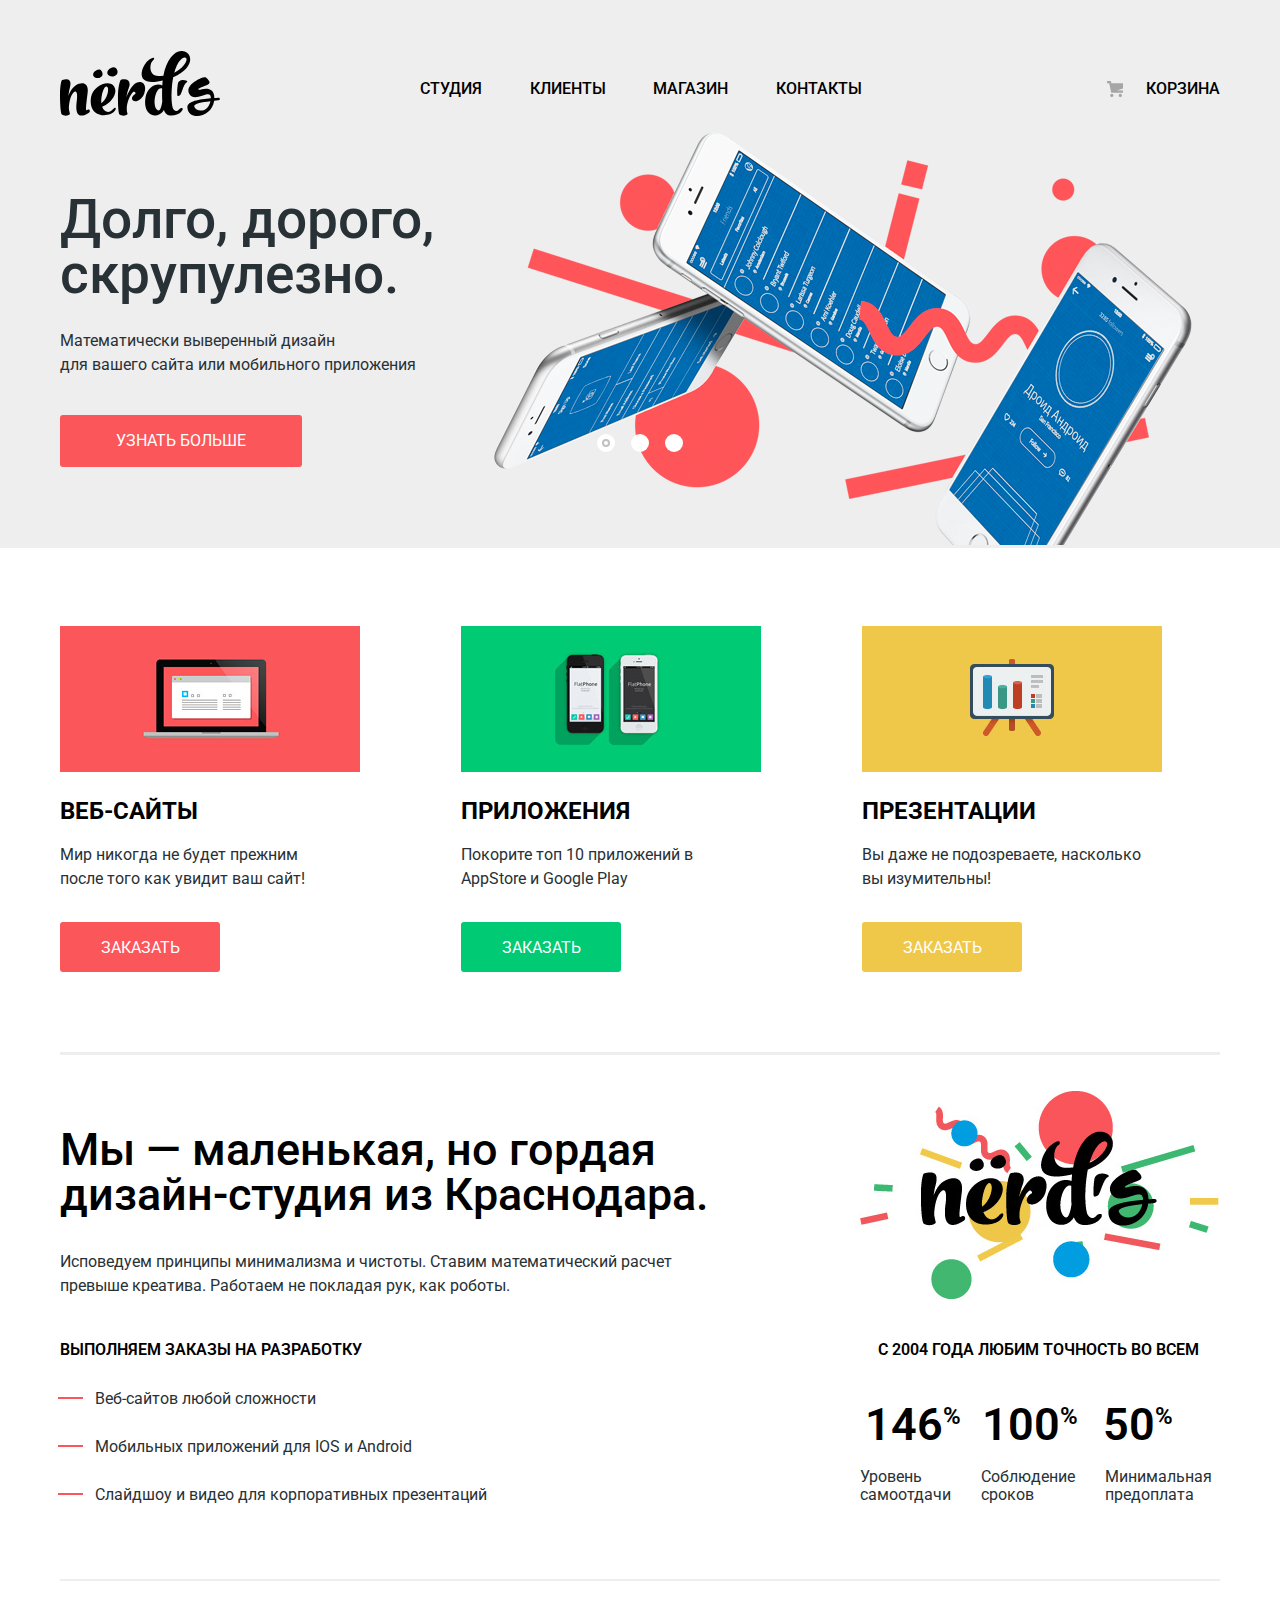
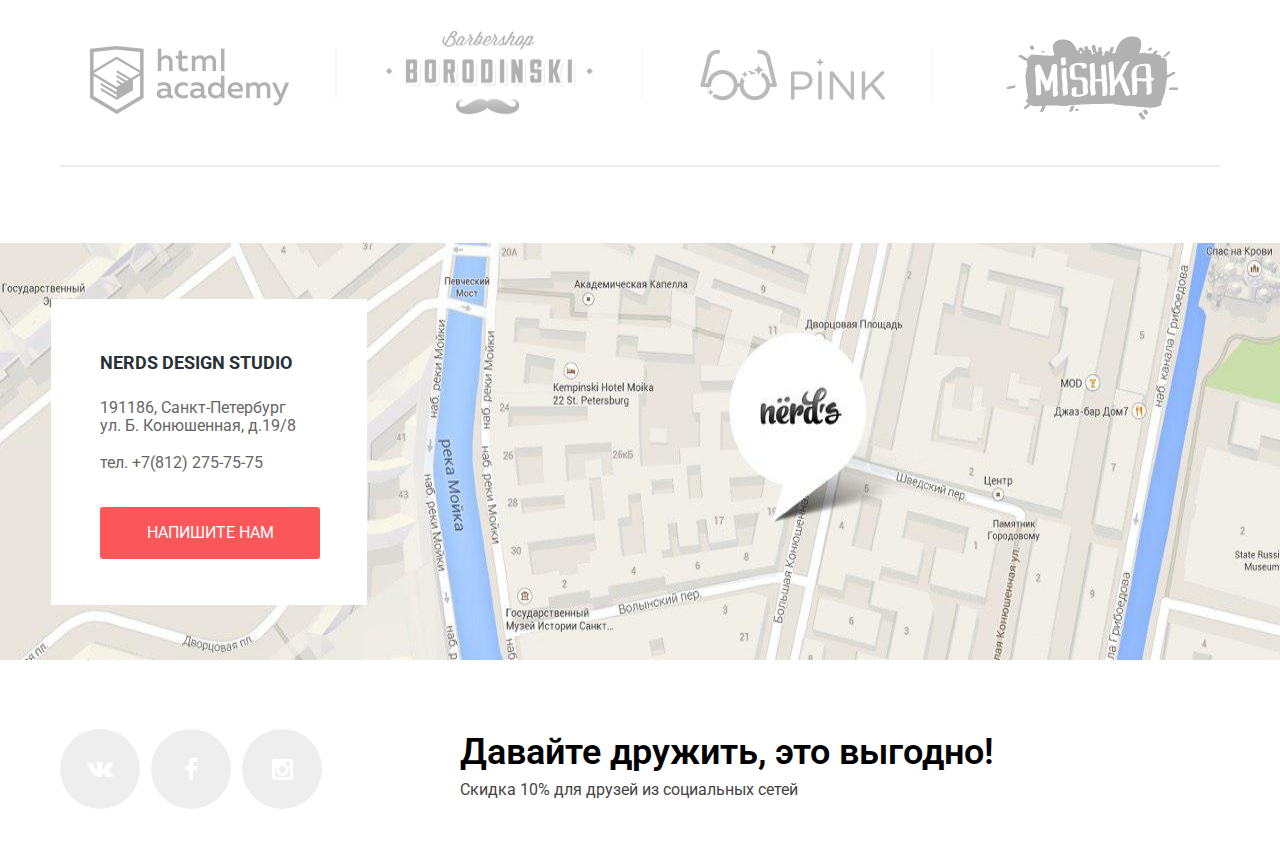
==== commit 3c045cf9: "final-2" ====
--- a/index.html
+++ b/index.html
@@ -11,7 +11,7 @@
       <header class="page-header">
          <nav class="main-navigation container">
             <a href="index.html" class="logo-img">
-            <img src="img/nerds-logo.svg" alt="Нёрдс"></a>
+            <img src="img/nerds-logo.svg" alt="Нёрдс" width="160" height="65"></a>
             <ul class="site-navigation">
                <li><a href="studio.html">студия</a></li>
                <li><a href="clients.html">клиенты </a></li>
@@ -142,7 +142,7 @@
                <p  class="address address-phone">тел. +7(812) 275-75-75</p>
                <a class="button contact-button" href="mail.html">напишите нам</a>
             </div>
-            <img src="img/map3.jpg" alt="карта">
+            <img class="map-pic" src="img/map3.jpg" alt="карта" width="1440" height="417">
             <iframe src="https://yandex.ru/map-widget/v1/?um=constructor%3A26607953117868394d844144b5d8f79c855f5afc9ba3518503bff90c0f9702a8&amp;source=constructor"></iframe>
          </section>
       </main>
--- a/css/style.css
+++ b/css/style.css
@@ -50,6 +50,7 @@
 
 .site-navigation {
 	list-style: none;
+	flex-wrap: wrap;
 	display: -webkit-box;
 	display: -ms-flexbox;
 	display: flex;
@@ -157,6 +158,7 @@
 
 .project-list {
 	list-style: none;
+	flex-wrap: wrap;
 	display: -webkit-box;
 	display: -ms-flexbox;
 	display: flex;
@@ -296,6 +298,7 @@
 	list-style: none;
 	padding: 0;
 	margin: 0 auto;
+	flex-wrap: wrap;
 	display: -webkit-box;
 	display: -ms-flexbox;
 	display: flex;
@@ -438,7 +441,7 @@
 .pop-up-block {
 	display: none;
 	width: 100%;
-	height: 230px;
+	min-height: 230px;
 	background-color: #eeeeee;
 	position: absolute;
 	bottom: 0;
@@ -540,6 +543,7 @@
 	display: -webkit-box;
 	display: -ms-flexbox;
 	display: flex;
+	flex-wrap: wrap;
 	list-style: none;
 	padding: 0;
 	margin-top: 5px;
@@ -631,6 +635,7 @@
 	padding: 8px;
 	border-radius: 50%;
 	cursor: pointer;
+	vertical-align: middle;
 }
 
 .slider-controls label::after {
@@ -1167,6 +1172,7 @@
 }
 
 .popup-title {
+	display: block;
 	text-transform: uppercase;
 	text-align: center;
 	margin: 0;
@@ -1435,6 +1441,7 @@
 	display: inline-block;
 	font-size: 16px;
 	text-transform: uppercase;
+	vertical-align: middle;
 }
 
 .price-controls {
@@ -1776,3 +1783,23 @@
 .filter-active {
 	opacity: 1;
 }
+.map-pic{
+	max-width: 100%;
+	height: 417px;
+}
+.filter-input-radio:checked+label:active::after,
+.filter-input-radio:checked+label:focus::after {
+    opacity: 1;
+}
+.filter-input-radio+label:active::before,
+.filter-input-radio+label:focus::before {
+    opacity: 1;
+}
+.filter-input-checkbox:checked+label:active::after,
+.filter-input-checkbox:checked+label:focus::after {
+    opacity: 1;
+}
+.filter-input-checkbox+label:active::before,
+.filter-input-checkbox+label:focus::before {
+    opacity: 1;
+}
